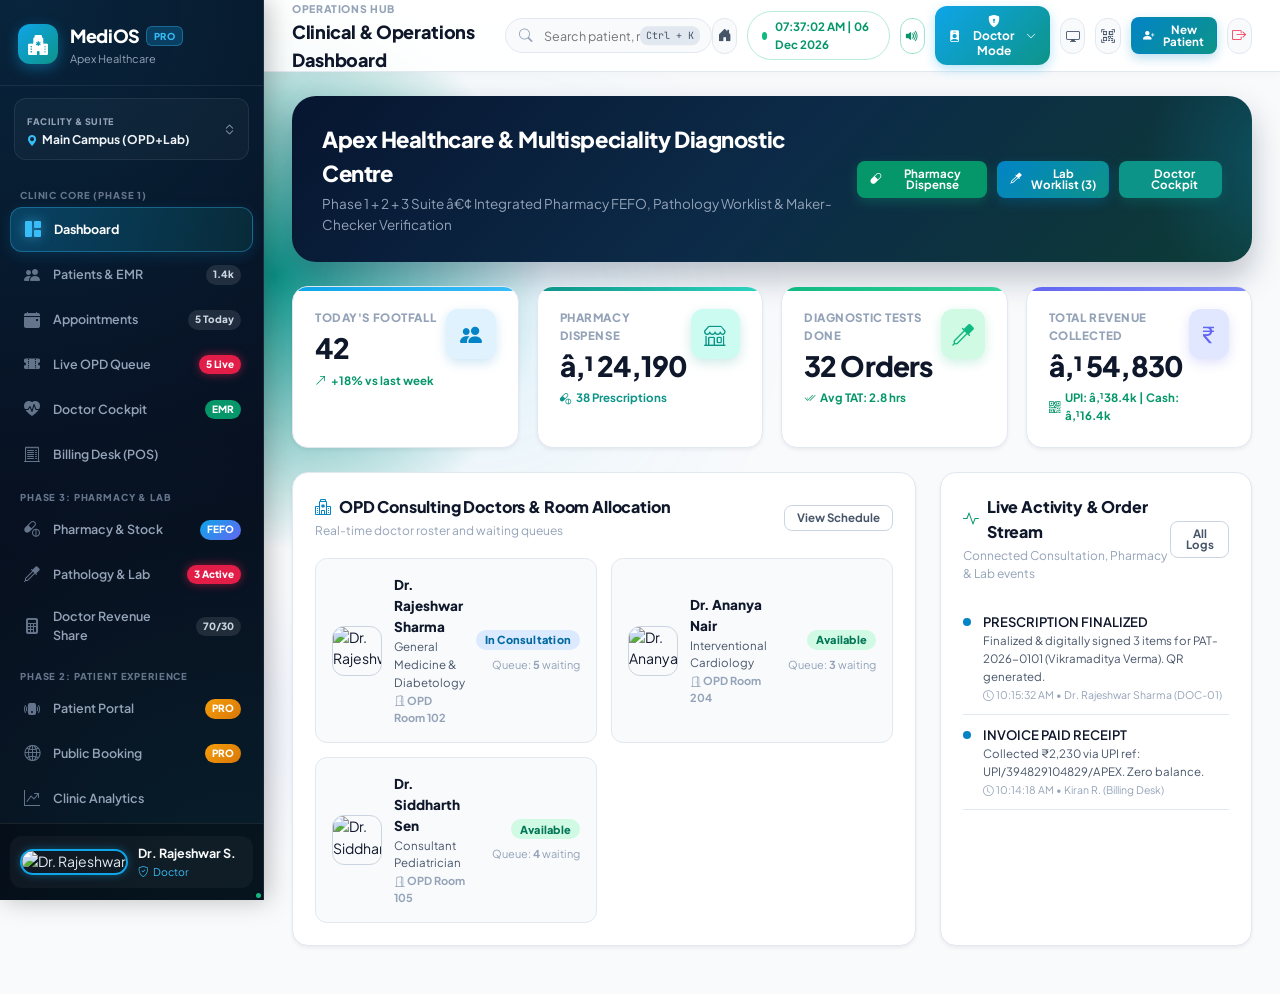
==== dashboard.html @ 05ad5e42 "Fix JS syntax error in app.js and set default home page to landing view" ====
﻿<!DOCTYPE html>
<html lang="en">
<head>
    <meta charset="UTF-8">
    <meta name="viewport" content="width=device-width, initial-scale=1.0">
    <title>MediOS Pro â€” Healthcare Management SaaS (Phase 1, 2 & Phase 3 Pharmacy + Lab)</title>
    <!-- Fonts & Icons -->
    <link rel="preconnect" href="https://fonts.googleapis.com">
    <link rel="preconnect" href="https://fonts.gstatic.com" crossorigin>
    <link href="https://fonts.googleapis.com/css2?family=JetBrains+Mono:wght@400;500;700&family=Plus+Jakarta+Sans:wght@300;400;500;600;700;800&display=swap" rel="stylesheet">
    <link rel="stylesheet" href="https://cdn.jsdelivr.net/npm/bootstrap-icons@1.11.3/font/bootstrap-icons.min.css">
    <!-- Main Stylesheet -->
    <link rel="stylesheet" href="css/style.css">
</head>
<body>

<!-- Ambient Background Glows -->
<div class="ambient-glow-layer">
    <div class="ambient-orb ambient-orb-1"></div>
    <div class="ambient-orb-2"></div>
    <div class="ambient-orb-3"></div>
</div>

<!-- Dynamic Confetti Canvas -->
<canvas id="confetti-canvas"></canvas>

<div class="app-container">
    <!-- ==========================================================================
         SIDEBAR NAVIGATION
         ========================================================================== -->
    <aside class="app-sidebar">
        <div class="sidebar-header">
            <div class="brand-logo-icon">
                <i class="bi bi-hospital-fill"></i>
            </div>
            <div class="brand-text">
                <h1>MediOS <span>PRO</span></h1>
                <p title="Apex Healthcare & Multispeciality Clinic">Apex Healthcare</p>
            </div>
        </div>

        <!-- Tenant Branch Switcher -->
        <div class="sidebar-tenant-badge" id="roleSwitcherTrigger" title="Click to switch role or view tenant info">
            <div class="tenant-meta">
                <span class="label">Facility & Suite</span>
                <span class="branch-name"><i class="bi bi-geo-alt-fill" style="color: #38bdf8; font-size: 11px;"></i> Main Campus (OPD+Lab)</span>
            </div>
            <i class="bi bi-chevron-expand" style="font-size: 13px; color: #94a3b8;"></i>
        </div>

        <!-- Navigation Items -->
        <nav class="sidebar-nav">
            <div class="nav-group-title">Clinic Core (Phase 1)</div>

            <div class="nav-item active" data-view="dashboard">
                <i class="bi bi-grid-1x2-fill"></i>
                <span>Dashboard</span>
            </div>

            <div class="nav-item" data-view="patients">
                <i class="bi bi-people-fill"></i>
                <span>Patients & EMR</span>
                <span class="nav-badge">1.4k</span>
            </div>

            <div class="nav-item" data-view="appointments">
                <i class="bi bi-calendar-event-fill"></i>
                <span>Appointments</span>
                <span class="nav-badge">5 Today</span>
            </div>

            <div class="nav-item" data-view="queue">
                <i class="bi bi-ticket-perforated-fill"></i>
                <span>Live OPD Queue</span>
                <span class="nav-badge pulse-red">5 Live</span>
            </div>

            <div class="nav-item" data-view="emr">
                <i class="bi bi-heart-pulse-fill"></i>
                <span>Doctor Cockpit</span>
                <span class="nav-badge live-green">EMR</span>
            </div>

            <div class="nav-item" data-view="billing">
                <i class="bi bi-receipt-cutoff"></i>
                <span>Billing Desk (POS)</span>
            </div>

            <div class="nav-group-title">Phase 3: Pharmacy & Lab</div>

            <div class="nav-item" data-view="pharmacy">
                <i class="bi bi-capsule-pill"></i>
                <span>Pharmacy & Stock</span>
                <span class="nav-badge badge-lab">FEFO</span>
            </div>

            <div class="nav-item" data-view="lab">
                <i class="bi bi-eyedropper"></i>
                <span>Pathology & Lab</span>
                <span class="nav-badge pulse-red">3 Active</span>
            </div>

            <div class="nav-item" data-view="payouts">
                <i class="bi bi-calculator-fill"></i>
                <span>Doctor Revenue Share</span>
                <span class="nav-badge">70/30</span>
            </div>

            <div class="nav-group-title">Phase 2: Patient Experience</div>

            <div class="nav-item" data-view="portal">
                <i class="bi bi-phone-vibrate-fill"></i>
                <span>Patient Portal</span>
                <span class="nav-badge badge-pro">PRO</span>
            </div>

            <div class="nav-item" data-view="online-booking">
                <i class="bi bi-globe2"></i>
                <span>Public Booking</span>
                <span class="nav-badge badge-pro">PRO</span>
            </div>

            <div class="nav-item" data-view="analytics">
                <i class="bi bi-graph-up-arrow"></i>
                <span>Clinic Analytics</span>
            </div>

            <div class="nav-item" data-view="leaves-waitlist">
                <i class="bi bi-calendar-x-fill"></i>
                <span>Leaves & Waitlist</span>
            </div>

            <div class="nav-item" data-view="feedback">
                <i class="bi bi-star-fill" style="color: #f59e0b;"></i>
                <span>NPS & Feedback</span>
            </div>

            <div class="nav-group-title">SaaS & Governance</div>

            <div class="nav-item" data-view="subscriptions">
                <i class="bi bi-gem"></i>
                <span>Plans & Add-ons</span>
            </div>

            <div class="nav-item" data-view="audit">
                <i class="bi bi-shield-check"></i>
                <span>Audit & Security</span>
            </div>

            <div class="nav-item" data-view="settings">
                <i class="bi bi-sliders2-vertical"></i>
                <span>Clinic Settings</span>
            </div>
        </nav>

        <!-- Current User Profile in Footer -->
        <div class="sidebar-footer">
            <div class="user-profile-card" onclick="document.getElementById('roleSwitcherModal').classList.add('active')">
                <div class="user-avatar-wrap">
                    <img src="https://images.unsplash.com/photo-1622253692010-333f2da6031d?w=150&auto=format&fit=crop&q=80" alt="Dr. Rajeshwar">
                    <div class="status-dot"></div>
                </div>
                <div class="user-info">
                    <div class="user-name">Dr. Rajeshwar S.</div>
                    <div class="user-role-tag">
                        <i class="bi bi-shield-check"></i> <span id="currentRoleBadge">Doctor</span>
                    </div>
                </div>
            </div>
        </div>
    </aside>

    <!-- ==========================================================================
         MAIN CONTENT AREA
         ========================================================================== -->
    <main class="app-main">
        <!-- Top App Header -->
        <header class="app-header">
            <div class="header-left">
                <div class="page-breadcrumb">
                    <span class="section-name" id="headerSectionName">Operations Hub</span>
                    <h2 class="page-title" id="headerPageTitle">Clinical & Operations Dashboard</h2>
                </div>

                <!-- Global Search -->
                <div class="header-search">
                    <i class="bi bi-search search-icon"></i>
                    <input type="text" id="globalSearchInput" placeholder="Search patient, medicine, lab test, MRN...">
                    <span class="search-kbd">Ctrl + K</span>
                </div>
            </div>

            <div class="header-right">
                <a href="index.html" class="header-btn-icon" title="View Public Landing Page">
                    <i class="bi bi-house-door-fill"></i>
                </a>

                <div class="clinic-status-chip">
                    <div class="live-indicator"></div>
                    <span id="liveTimeClock">09:45 AM | 05 Oct 2026</span>
                </div>

                <!-- Global Sound FX Toggle -->
                <button class="header-btn-icon audio-toggle-btn active-sound" id="globalAudioToggleBtn" title="Toggle Tactile Audio & Queue Chimes">
                    <i class="bi bi-volume-up-fill" id="audioToggleIcon"></i>
                </button>

                <!-- Role Switcher Trigger -->
                <button class="role-switcher-btn" onclick="document.getElementById('roleSwitcherModal').classList.add('active')">
                    <i class="bi bi-person-badge-fill"></i>
                    <span id="headerUserRoleTag">Doctor Mode</span>
                    <i class="bi bi-chevron-down" style="font-size: 10px;"></i>
                </button>

                <!-- TV Board Mode -->
                <button class="header-btn-icon" id="toggleTvBoardBtn" title="Launch Waiting Room TV Display">
                    <i class="bi bi-display"></i>
                </button>

                <!-- QR Check-in Trigger -->
                <button class="header-btn-icon" onclick="openQrCheckInModal()" title="Simulate QR Self Check-in Kiosk">
                    <i class="bi bi-qr-code-scan"></i>
                </button>

                <!-- New Patient Quick Action -->
                <button class="btn btn-primary btn-sm" onclick="openNewPatientModal()">
                    <i class="bi bi-person-plus-fill"></i> New Patient
                </button>

                <!-- Logout / Switch Account -->
                <a href="login.html" class="header-btn-icon" title="Sign Out / Switch Staff Account" style="color: var(--rose-500);">
                    <i class="bi bi-box-arrow-right"></i>
                </a>
            </div>
        </header>

        <!-- Viewport for dynamic panels -->
        <div class="content-viewport">

            <!-- ==================================================================
                 VIEW 1: DASHBOARD
                 ================================================================== -->
            <section class="view-section active" id="view-dashboard">
                <div class="quick-action-banner">
                    <div>
                        <h2>Apex Healthcare & Multispeciality Diagnostic Centre</h2>
                        <p>Phase 1 + 2 + 3 Suite â€¢ Integrated Pharmacy FEFO, Pathology Worklist & Maker-Checker Verification</p>
                    </div>
                    <div class="quick-action-buttons">
                        <button class="btn btn-emerald btn-sm" data-switch-view="pharmacy">
                            <i class="bi bi-capsule"></i> Pharmacy Dispense
                        </button>
                        <button class="btn btn-primary btn-sm" data-switch-view="lab">
                            <i class="bi bi-eyedropper"></i> Lab Worklist (3)
                        </button>
                        <button class="btn btn-teal btn-sm" onclick="quickStartConsultation('PAT-2026-0101')">
                            <i class="bi bi-stethoscope"></i> Doctor Cockpit
                        </button>
                    </div>
                </div>

                <div class="kpi-grid">
                    <div class="kpi-card kpi-blue">
                        <div class="kpi-info">
                            <div class="kpi-label">Today's Footfall</div>
                            <div class="kpi-value">42</div>
                            <div class="kpi-trend trend-up"><i class="bi bi-arrow-up-right"></i> +18% vs last week</div>
                        </div>
                        <div class="kpi-icon-wrap"><i class="bi bi-people-fill"></i></div>
                    </div>

                    <div class="kpi-card kpi-teal">
                        <div class="kpi-info">
                            <div class="kpi-label">Pharmacy Dispense</div>
                            <div class="kpi-value">â‚¹ 24,190</div>
                            <div class="kpi-trend" style="color: var(--teal-600);"><i class="bi bi-capsule-pill"></i> 38 Prescriptions</div>
                        </div>
                        <div class="kpi-icon-wrap"><i class="bi bi-shop"></i></div>
                    </div>

                    <div class="kpi-card kpi-emerald">
                        <div class="kpi-info">
                            <div class="kpi-label">Diagnostic Tests Done</div>
                            <div class="kpi-value">32 Orders</div>
                            <div class="kpi-trend trend-up"><i class="bi bi-check2-all"></i> Avg TAT: 2.8 hrs</div>
                        </div>
                        <div class="kpi-icon-wrap"><i class="bi bi-eyedropper"></i></div>
                    </div>

                    <div class="kpi-card kpi-indigo">
                        <div class="kpi-info">
                            <div class="kpi-label">Total Revenue Collected</div>
                            <div class="kpi-value">â‚¹ 54,830</div>
                            <div class="kpi-trend trend-up"><i class="bi bi-qr-code"></i> UPI: â‚¹38.4k | Cash: â‚¹16.4k</div>
                        </div>
                        <div class="kpi-icon-wrap"><i class="bi bi-currency-rupee"></i></div>
                    </div>
                </div>

                <div class="dashboard-columns">
                    <div class="card">
                        <div class="card-header">
                            <div>
                                <h3 class="card-title"><i class="bi bi-hospital" style="color: var(--primary-600);"></i> OPD Consulting Doctors & Room Allocation</h3>
                                <p class="card-subtitle">Real-time doctor roster and waiting queues</p>
                            </div>
                            <button class="btn btn-outline btn-sm" data-switch-view="appointments">View Schedule</button>
                        </div>
                        <div class="doctor-status-grid" id="dashDoctorStatusGrid"></div>
                    </div>

                    <div class="card">
                        <div class="card-header">
                            <div>
                                <h3 class="card-title"><i class="bi bi-activity" style="color: var(--emerald-600);"></i> Live Activity & Order Stream</h3>
                                <p class="card-subtitle">Connected Consultation, Pharmacy & Lab events</p>
                            </div>
                            <button class="btn btn-outline btn-sm" data-switch-view="audit">All Logs</button>
                        </div>
                        <div id="dashRecentActivityList"></div>
                    </div>
                </div>
            </section>


            <!-- ==================================================================
                 PHASE 3 VIEW 1: PHARMACY & BATCH STOCK LEDGER (M10, PHA-01 - 07)
                 ================================================================== -->
            <section class="view-section" id="view-pharmacy">
                <!-- Pharmacy Metrics -->
                <div class="queue-summary-bar">
                    <div class="queue-metric-box">
                        <div>
                            <div style="font-size: 11px; font-weight: 700; color: var(--text-muted); text-transform: uppercase;">Total Inventory Value</div>
                            <div style="font-size: 22px; font-weight: 800; color: var(--text-primary);">â‚¹ 4,82,450</div>
                        </div>
                        <i class="bi bi-boxes" style="font-size: 28px; color: var(--primary-600);"></i>
                    </div>

                    <div class="queue-metric-box">
                        <div>
                            <div style="font-size: 11px; font-weight: 700; color: var(--rose-600); text-transform: uppercase;">Near Expiry (Within 30d)</div>
                            <div style="font-size: 22px; font-weight: 800; color: var(--rose-600);">1 Batch Alert</div>
                        </div>
                        <i class="bi bi-exclamation-triangle-fill" style="font-size: 28px; color: var(--rose-500);"></i>
                    </div>

                    <div class="queue-metric-box">
                        <div>
                            <div style="font-size: 11px; font-weight: 700; color: var(--amber-600); text-transform: uppercase;">Low Stock Warning</div>
                            <div style="font-size: 22px; font-weight: 800; color: var(--amber-600);">1 Medicine (<100)</div>
                        </div>
                        <i class="bi bi-battery-charging" style="font-size: 28px; color: var(--amber-500);"></i>
                    </div>

                    <div class="queue-metric-box">
                        <div>
                            <div style="font-size: 11px; font-weight: 700; color: var(--emerald-600); text-transform: uppercase;">Drug License Reg</div>
                            <div style="font-size: 14px; font-weight: 800; color: var(--emerald-600);">MH-MZ4-2024-88412</div>
                        </div>
                        <i class="bi bi-shield-check" style="font-size: 28px; color: var(--emerald-500);"></i>
                    </div>
                </div>

                <!-- Main Pharmacy Workspace -->
                <div class="card">
                    <div class="card-header">
                        <div>
                            <h3 class="card-title"><i class="bi bi-capsule-pill" style="color: var(--teal-600);"></i> Pharmacy Inventory & FEFO Batch Ledger</h3>
                            <p class="card-subtitle">First-Expiry-First-Out dispensing, Schedule H compliance and supplier purchase orders</p>
                        </div>
                        <div style="display: flex; gap: 10px;">
                            <button class="btn btn-teal" onclick="openPharmacyDispenseModal()">
                                <i class="bi bi-upc-scan"></i> Dispense Against Rx
                            </button>
                            <button class="btn btn-primary" onclick="openNewGrnModal()">
                                <i class="bi bi-plus-circle"></i> + Add GRN Stock
                            </button>
                        </div>
                    </div>

                    <div class="table-responsive">
                        <table class="modern-table">
                            <thead>
                                <tr>
                                    <th>Medicine Brand & Generic</th>
                                    <th>Batch Number</th>
                                    <th>Expiry Date</th>
                                    <th>Available Stock</th>
                                    <th>Purchase / MRP (â‚¹)</th>
                                    <th>Rack Location</th>
                                    <th>Schedule & Status</th>
                                    <th>Actions</th>
                                </tr>
                            </thead>
                            <tbody id="pharmacyBatchesTableBody">
                                <!-- Populated dynamically -->
                            </tbody>
                        </table>
                    </div>
                </div>
            </section>


            <!-- ==================================================================
                 PHASE 3 VIEW 2: PATHOLOGY & LAB WORKLIST (M11, LAB-01 - 07)
                 ================================================================== -->
            <section class="view-section" id="view-lab">
                <!-- Lab Overview Bar -->
                <div class="queue-summary-bar">
                    <div class="queue-metric-box">
                        <div>
                            <div style="font-size: 11px; font-weight: 700; color: var(--text-muted); text-transform: uppercase;">Total Orders Today</div>
                            <div style="font-size: 22px; font-weight: 800; color: var(--text-primary);">32 Tests</div>
                        </div>
                        <i class="bi bi-eyedropper" style="font-size: 28px; color: var(--primary-600);"></i>
                    </div>

                    <div class="queue-metric-box">
                        <div>
                            <div style="font-size: 11px; font-weight: 700; color: var(--amber-600); text-transform: uppercase;">Pending Pathologist Sign</div>
                            <div style="font-size: 22px; font-weight: 800; color: var(--amber-600);">1 Ready Review</div>
                        </div>
                        <i class="bi bi-person-badge" style="font-size: 28px; color: var(--amber-500);"></i>
                    </div>

                    <div class="queue-metric-box">
                        <div>
                            <div style="font-size: 11px; font-weight: 700; color: var(--emerald-600); text-transform: uppercase;">Reports Released</div>
                            <div style="font-size: 22px; font-weight: 800; color: var(--emerald-600);">29 Released</div>
                        </div>
                        <i class="bi bi-file-earmark-check-fill" style="font-size: 28px; color: var(--emerald-500);"></i>
                    </div>

                    <div class="queue-metric-box">
                        <div>
                            <div style="font-size: 11px; font-weight: 700; color: var(--text-muted); text-transform: uppercase;">Laboratory Director</div>
                            <div style="font-size: 13.5px; font-weight: 800; color: var(--primary-600);">Dr. Meera Kulkarni</div>
                            <div style="font-size: 10.5px; color: var(--text-muted);">MD Pathology (MMC-2010)</div>
                        </div>
                        <i class="bi bi-award-fill" style="font-size: 28px; color: var(--indigo-500);"></i>
                    </div>
                </div>

                <!-- Lab Active Worklist -->
                <div class="card">
                    <div class="card-header">
                        <div>
                            <h3 class="card-title"><i class="bi bi-clipboard2-pulse-fill" style="color: var(--primary-600);"></i> Pathology & Radiology Active Worklist</h3>
                            <p class="card-subtitle">Sample Barcode tracking, Result Entry and Maker-Checker Verification Desk</p>
                        </div>
                        <button class="btn btn-outline btn-sm" onclick="renderLabWorklist()">
                            <i class="bi bi-arrow-clockwise"></i> Refresh Worklist
                        </button>
                    </div>

                    <div class="table-responsive">
                        <table class="modern-table">
                            <thead>
                                <tr>
                                    <th>Sample Barcode & Order</th>
                                    <th>Patient Details</th>
                                    <th>Test Requested</th>
                                    <th>Category & Tube Top</th>
                                    <th>Sample Status</th>
                                    <th>Verification State</th>
                                    <th>Actions</th>
                                </tr>
                            </thead>
                            <tbody id="labWorklistTableBody">
                                <!-- Populated dynamically -->
                            </tbody>
                        </table>
                    </div>
                </div>
            </section>


            <!-- ==================================================================
                 PHASE 3 VIEW 3: DOCTOR REVENUE SHARE & PAYOUTS (OPS-01, M28)
                 ================================================================== -->
            <section class="view-section" id="view-payouts">
                <div class="card">
                    <div class="card-header">
                        <div>
                            <h3 class="card-title"><i class="bi bi-calculator-fill" style="color: var(--primary-600);"></i> Visiting Consultant Revenue Share & Payout Statements</h3>
                            <p class="card-subtitle">Automated split calculation based on agreed percentage rules & TDS deduction</p>
                        </div>
                        <button class="btn btn-primary btn-sm" onclick="showToast('Exported Doctor Payout Statement (Excel/PDF)')">
                            <i class="bi bi-file-earmark-spreadsheet"></i> Export Monthly Payout
                        </button>
                    </div>

                    <div class="table-responsive">
                        <table class="modern-table">
                            <thead>
                                <tr>
                                    <th>Doctor Name & Specialty</th>
                                    <th>Monthly Consultations</th>
                                    <th>Gross OPD Revenue (â‚¹)</th>
                                    <th>Agreed Revenue Share</th>
                                    <th>Doctor Earnings (â‚¹)</th>
                                    <th>Hospital Retained (30%)</th>
                                    <th>Payout Status</th>
                                </tr>
                            </thead>
                            <tbody id="doctorPayoutsTableBody">
                                <!-- Populated dynamically -->
                            </tbody>
                        </table>
                    </div>
                </div>
            </section>


            <!-- ==================================================================
                 PRESERVED VIEWS FROM PHASE 1 & PHASE 2
                 ================================================================== -->
            <!-- Patients Directory -->
            <section class="view-section" id="view-patients">
                <div class="card">
                    <div class="patient-header-bar">
                        <div class="filter-bar">
                            <div style="position: relative; flex: 1;">
                                <i class="bi bi-search search-icon" style="position: absolute; left: 12px; top: 10px; color: var(--text-muted);"></i>
                                <input type="text" id="patientDirectorySearch" class="form-control" style="padding-left: 36px;" placeholder="Search by Patient Name, Phone, MRN or Blood Group...">
                            </div>
                        </div>
                        <button class="btn btn-primary" onclick="openNewPatientModal()">
                            <i class="bi bi-person-plus-fill"></i> Register New Patient
                        </button>
                    </div>
                    <div class="table-responsive">
                        <table class="modern-table">
                            <thead>
                                <tr>
                                    <th>Patient Details & MRN</th>
                                    <th>Age / Gender</th>
                                    <th>Contact & Email</th>
                                    <th>Blood Group</th>
                                    <th>Allergies & Risk Flags</th>
                                    <th>Last Visit</th>
                                    <th>Actions</th>
                                </tr>
                            </thead>
                            <tbody id="patientsTableBody"></tbody>
                        </table>
                    </div>
                </div>
            </section>

            <!-- Appointments -->
            <section class="view-section" id="view-appointments">
                <div class="card">
                    <div class="patient-header-bar">
                        <div>
                            <h3 class="card-title"><i class="bi bi-calendar-check" style="color: var(--primary-600);"></i> Today's Appointment Schedule</h3>
                            <p class="card-subtitle">Confirmed appointments, slot timings and token issuance</p>
                        </div>
                        <div style="display: flex; gap: 10px;">
                            <button class="btn btn-outline" data-switch-view="queue"><i class="bi bi-ticket-perforated"></i> View Queue Board</button>
                            <button class="btn btn-primary" onclick="openBookAppointmentModal()"><i class="bi bi-calendar-plus"></i> Book New Appointment</button>
                        </div>
                    </div>
                    <div class="table-responsive">
                        <table class="modern-table">
                            <thead>
                                <tr>
                                    <th>Appt ID</th>
                                    <th>Patient Name</th>
                                    <th>Doctor & Specialty</th>
                                    <th>Time Slot</th>
                                    <th>Visit Reason</th>
                                    <th>Status</th>
                                    <th>Actions</th>
                                </tr>
                            </thead>
                            <tbody id="appointmentsTableBody"></tbody>
                        </table>
                    </div>
                </div>
            </section>

            <!-- Live OPD Queue -->
            <section class="view-section" id="view-queue">
                <div class="queue-summary-bar">
                    <div class="queue-metric-box">
                        <div>
                            <div style="font-size: 11px; font-weight: 700; color: var(--text-muted); text-transform: uppercase;">Total Tokens Today</div>
                            <div style="font-size: 24px; font-weight: 800; color: var(--text-primary);">42 Issued</div>
                        </div>
                        <i class="bi bi-ticket-detailed" style="font-size: 28px; color: var(--primary-600);"></i>
                    </div>
                    <div class="queue-metric-box">
                        <div>
                            <div style="font-size: 11px; font-weight: 700; color: var(--amber-600); text-transform: uppercase;">Currently In Queue</div>
                            <div style="font-size: 24px; font-weight: 800; color: var(--amber-600);">5 Waiting</div>
                        </div>
                        <i class="bi bi-hourglass-split" style="font-size: 28px; color: var(--amber-500);"></i>
                    </div>
                    <div class="queue-metric-box">
                        <div>
                            <div style="font-size: 11px; font-weight: 700; color: var(--emerald-600); text-transform: uppercase;">In Consultation</div>
                            <div style="font-size: 24px; font-weight: 800; color: var(--emerald-600);">2 Inside Rooms</div>
                        </div>
                        <i class="bi bi-person-check-fill" style="font-size: 28px; color: var(--emerald-500);"></i>
                    </div>
                    <div class="queue-metric-box">
                        <div>
                            <div style="font-size: 11px; font-weight: 700; color: var(--text-muted); text-transform: uppercase;">Lobby Display TV</div>
                            <button class="btn btn-sm btn-primary" onclick="document.getElementById('tvWaitingBoardOverlay').classList.add('active'); renderTVWaitingBoard();" style="margin-top: 4px;">
                                <i class="bi bi-tv"></i> Launch Fullscreen
                            </button>
                        </div>
                        <i class="bi bi-display" style="font-size: 28px; color: var(--indigo-500);"></i>
                    </div>
                </div>

                <div class="card">
                    <div class="card-header">
                        <div>
                            <h3 class="card-title"><i class="bi bi-broadcast" style="color: var(--primary-600);"></i> Live OPD Waiting & Token Call Desk</h3>
                            <p class="card-subtitle">Call patients with sound chime, update room routing and manage queue flow</p>
                        </div>
                    </div>
                    <div class="table-responsive">
                        <table class="modern-table">
                            <thead>
                                <tr>
                                    <th>Token No</th>
                                    <th>Patient Name & Contact</th>
                                    <th>Doctor & Room</th>
                                    <th>Arrival Time</th>
                                    <th>Queue Status</th>
                                    <th>Vitals Status</th>
                                    <th>Queue Actions</th>
                                </tr>
                            </thead>
                            <tbody id="queueTableBody"></tbody>
                        </table>
                    </div>
                </div>
            </section>

            <!-- Doctor EMR Cockpit with Drug Interaction Alerts -->
            <section class="view-section" id="view-emr">
                <!-- Drug Allergy Safety Warning Banner (CLN-01) -->
                <div class="safety-alert-banner" id="emrDrugSafetyBanner" style="display: none;">
                    <div>
                        <div class="safety-alert-title"><i class="bi bi-shield-fill-x"></i> CLINICAL SAFETY WARNING: Drug-Allergy Conflict Detected!</div>
                        <div style="font-size: 12.5px; margin-top: 4px;">Patient has documented <b>Penicillin allergy</b>. Prescribing Amoxicillin / Augmentin has severe risk of Anaphylaxis.</div>
                    </div>
                    <button class="btn btn-sm btn-outline" style="background: white; color: #e11d48; border-color: #f43f5e;" onclick="overrideClinicalSafetyAlert()">
                        Override with Doctor Reason
                    </button>
                </div>

                <div class="emr-cockpit">
                    <!-- Left: Patient Snapshot -->
                    <div class="emr-patient-panel">
                        <img id="emrPatientAvatar" class="emr-patient-avatar" src="https://images.unsplash.com/photo-1507003211169-0a1dd7228f2d?w=120&auto=format&fit=crop&q=80" alt="">
                        <div class="emr-patient-meta">
                            <h3 id="emrPatientName">Vikramaditya Verma</h3>
                            <p id="emrPatientMrn">MRN-90142 â€¢ ABHA: 91-4821-0042-9901</p>
                            <p id="emrPatientMeta" style="margin-top: 2px;">48 Yrs / Male â€¢ Blood Group: O+</p>
                        </div>

                        <div style="margin-bottom: 12px;">
                            <div style="font-size: 11px; font-weight: 700; color: var(--rose-600); text-transform: uppercase; margin-bottom: 4px;">Known Allergies</div>
                            <div id="emrPatientAllergies">
                                <span class="allergy-chip">Penicillin</span>
                                <span class="allergy-chip">Sulfa drugs</span>
                            </div>
                        </div>

                        <div style="font-size: 11px; font-weight: 700; color: var(--text-muted); text-transform: uppercase; margin-bottom: 6px;">Patient Vitals</div>
                        <div class="vitals-grid-compact">
                            <div class="vital-box">
                                <div class="vital-name">BP (mmHg)</div>
                                <input type="text" class="form-control" id="emrVitalsBp" value="138/88" style="padding: 2px 6px; font-size: 12px; font-weight: 700;">
                            </div>
                            <div class="vital-box">
                                <div class="vital-name">Pulse (bpm)</div>
                                <input type="number" class="form-control" id="emrVitalsPulse" value="78" style="padding: 2px 6px; font-size: 12px; font-weight: 700;">
                            </div>
                            <div class="vital-box">
                                <div class="vital-name">SpO2 (%)</div>
                                <input type="number" class="form-control" id="emrVitalsSpo2" value="98" style="padding: 2px 6px; font-size: 12px; font-weight: 700;">
                            </div>
                            <div class="vital-box">
                                <div class="vital-name">Temp (Â°F)</div>
                                <input type="number" step="0.1" class="form-control" id="emrVitalsTemp" value="98.6" style="padding: 2px 6px; font-size: 12px; font-weight: 700;">
                            </div>
                            <div class="vital-box">
                                <div class="vital-name">Weight (kg)</div>
                                <input type="number" class="form-control" id="emrVitalsWeight" value="79" style="padding: 2px 6px; font-size: 12px; font-weight: 700;">
                            </div>
                            <div class="vital-box">
                                <div class="vital-name">Height (cm)</div>
                                <input type="number" class="form-control" id="emrVitalsHeight" value="176" style="padding: 2px 6px; font-size: 12px; font-weight: 700;">
                            </div>
                        </div>
                        <div style="background: var(--bg-main); padding: 8px 10px; border-radius: var(--radius-sm); border: 1px solid var(--border-subtle); display: flex; justify-content: space-between; font-size: 12px;">
                            <span style="font-weight: 600; color: var(--text-secondary);">Calculated BMI:</span>
                            <b id="emrVitalsBmi" style="color: var(--primary-600);">25.5 (Overweight)</b>
                        </div>

                        <button class="btn btn-outline btn-sm" style="width: 100%; margin-top: 14px;" onclick="openPatientHistory('PAT-2026-0101')">
                            <i class="bi bi-clock-history"></i> Full Medical History
                        </button>
                    </div>

                    <!-- Center: Encounter Notes -->
                    <div class="emr-encounter-studio">
                        <div class="clinical-section">
                            <div class="clinical-section-title">
                                <span><i class="bi bi-chat-left-dots-fill" style="color: var(--primary-600);"></i> Chief Complaints & HPI</span>
                                <span style="font-size: 11px; color: var(--text-muted);">Quick Symptom Tags</span>
                            </div>
                            <textarea id="emrChiefComplaints" class="form-control" rows="3" placeholder="Enter patient complaints..."></textarea>
                            
                            <div class="quick-chip-container">
                                <span class="quick-chip" onclick="addComplaintTag('Fever with chills')">+ Fever with chills</span>
                                <span class="quick-chip" onclick="addComplaintTag('Dry cough 3 days')">+ Dry cough</span>
                                <span class="quick-chip" onclick="addComplaintTag('Morning fasting glucose high')">+ High FBS</span>
                                <span class="quick-chip" onclick="addComplaintTag('Occipital headache')">+ Headache</span>
                            </div>
                        </div>

                        <div class="clinical-section">
                            <div class="clinical-section-title">
                                <span><i class="bi bi-diagram-3-fill" style="color: var(--teal-600);"></i> ICD-10 Diagnosis</span>
                            </div>
                            <select id="emrDiagnosisSelect" class="form-control">
                                <option value="E11.9 - Type 2 Diabetes Mellitus with Essential Hypertension (I10)">E11.9 - Type 2 Diabetes Mellitus with Essential Hypertension (I10)</option>
                                <option value="J06.9 - Acute Upper Respiratory Infection (URTI)">J06.9 - Acute Upper Respiratory Infection (URTI)</option>
                                <option value="I10 - Essential (Primary) Hypertension">I10 - Essential (Primary) Hypertension</option>
                            </select>
                        </div>

                        <div class="clinical-section">
                            <div class="clinical-section-title">
                                <span><i class="bi bi-eyedropper" style="color: var(--indigo-600);"></i> Diagnostic Pathology & Lab Orders (M11)</span>
                                <span style="font-size: 11px; color: var(--emerald-600); font-weight: 700;">Auto-routes to Lab Worklist</span>
                            </div>
                            <div class="form-row" id="emrLabOrdersGrid"></div>
                        </div>

                        <div class="clinical-section">
                            <div class="clinical-section-title">
                                <span><i class="bi bi-card-text" style="color: var(--emerald-600);"></i> Clinical Advice & Instructions</span>
                            </div>
                            <textarea id="emrClinicalAdvice" class="form-control" rows="2" placeholder="Lifestyle advice, diet restrictions..."></textarea>
                        </div>
                    </div>

                    <!-- Right: Active Prescription Studio -->
                    <div class="emr-rx-panel">
                        <div class="card-header" style="margin-bottom: 10px;">
                            <h4 style="font-size: 14px; font-weight: 800; color: var(--text-primary);">
                                <i class="bi bi-prescription2" style="color: #0d9488;"></i> Active Prescription (â„ž)
                            </h4>
                            <button class="btn btn-sm btn-primary" onclick="openAddMedicineModal()"><i class="bi bi-plus"></i> Add Med</button>
                        </div>

                        <div style="margin-bottom: 12px;">
                            <div style="font-size: 10.5px; font-weight: 700; color: var(--text-muted); text-transform: uppercase; margin-bottom: 4px;">Clinical Prescribing Templates</div>
                            <div style="display: flex; flex-direction: column; gap: 4px;">
                                <button class="btn btn-sm btn-outline" style="text-align: left; justify-content: flex-start; font-size: 11px; padding: 4px 8px;" onclick="applyRxTemplate(0)">
                                    <i class="bi bi-lightning-charge-fill" style="color: var(--amber-500);"></i> Type-2 DM + HTN Set
                                </button>
                                <button class="btn btn-sm btn-outline" style="text-align: left; justify-content: flex-start; font-size: 11px; padding: 4px 8px;" onclick="applyRxTemplate(1)">
                                    <i class="bi bi-lightning-charge-fill" style="color: var(--amber-500);"></i> Acute Flu / URTI Protocol
                                </button>
                            </div>
                        </div>

                        <div id="emrRxItemsList" class="rx-items-list"></div>

                        <div style="margin-top: 16px; border-top: 1px solid var(--border-subtle); padding-top: 14px;">
                            <button class="btn btn-teal" style="width: 100%; font-size: 13.5px; padding: 11px;" onclick="lockAndSignPrescription()">
                                <i class="bi bi-lock-fill"></i> Lock & Sign Prescription
                            </button>
                            <button class="btn btn-outline btn-sm" style="width: 100%; margin-top: 6px;" data-switch-view="pharmacy">
                                <i class="bi bi-capsule"></i> Send to Pharmacy Counter
                            </button>
                        </div>
                    </div>
                </div>
            </section>

            <!-- Billing POS Desk -->
            <section class="view-section" id="view-billing">
                <div class="billing-pos-container">
                    <div class="card">
                        <div class="card-header">
                            <div>
                                <h3 class="card-title"><i class="bi bi-receipt" style="color: var(--primary-600);"></i> Patient Encounter Billing Desk</h3>
                                <p class="card-subtitle">Consultation, Diagnostic Orders and Pharmacy Dispensing</p>
                            </div>
                            <span class="badge badge-blue">Encounter: #ENC-2026-0312</span>
                        </div>
                        <div style="background: var(--bg-main); padding: 12px 16px; border-radius: var(--radius-md); border: 1px solid var(--border-subtle); margin-bottom: 16px; display: flex; justify-content: space-between; align-items: center;">
                            <div>
                                <div style="font-weight: 700; font-size: 14px;">Vikramaditya Verma <span style="color: var(--text-muted); font-size: 12px;">(MRN-90142)</span></div>
                                <div style="font-size: 12px; color: var(--text-secondary);">Attending: Dr. Rajeshwar Sharma â€¢ Dept: General Medicine</div>
                            </div>
                            <span class="badge badge-green">Consultation Completed</span>
                        </div>
                        <div class="table-responsive">
                            <table class="modern-table">
                                <thead>
                                    <tr>
                                        <th>Service / Item Description</th>
                                        <th>Qty</th>
                                        <th>Rate</th>
                                        <th>Total</th>
                                        <th></th>
                                    </tr>
                                </thead>
                                <tbody id="billingLineItemsTable"></tbody>
                            </table>
                        </div>
                    </div>

                    <div class="billing-summary-card">
                        <h4 style="font-size: 15px; font-weight: 800; color: var(--text-primary); margin-bottom: 14px;">
                            <i class="bi bi-wallet2" style="color: var(--emerald-600);"></i> Payment Settlement
                        </h4>
                        <div style="display: flex; justify-content: space-between; margin-bottom: 8px; font-size: 13px;">
                            <span style="color: var(--text-secondary);">Subtotal:</span>
                            <b id="billSubtotalDisplay">â‚¹ 2,230</b>
                        </div>
                        <div class="total-due-box">
                            <div class="label">Net Total Payable</div>
                            <div class="amount" id="billBigTotalDisplay">â‚¹ 2,230</div>
                        </div>
                        <div class="payment-mode-selector">
                            <div class="pay-mode-btn active" data-mode="UPI" onclick="setPaymentMode('UPI')"><i class="bi bi-qr-code"></i> UPI / QR</div>
                            <div class="pay-mode-btn" data-mode="Cash" onclick="setPaymentMode('Cash')"><i class="bi bi-cash-stack"></i> Cash</div>
                            <div class="pay-mode-btn" data-mode="Card" onclick="setPaymentMode('Card')"><i class="bi bi-credit-card"></i> Card</div>
                            <div class="pay-mode-btn" data-mode="TPA" onclick="setPaymentMode('TPA')"><i class="bi bi-shield-plus"></i> Insurance</div>
                        </div>
                        <div id="billingUpiQrContainer" style="text-align: center; background: var(--bg-main); padding: 14px; border-radius: var(--radius-md); border: 1px dashed var(--border-medium); margin-bottom: 16px;">
                            <div style="width: 120px; height: 120px; margin: 0 auto 8px; background: white; padding: 6px; border-radius: 6px; border: 1px solid #cbd5e1;">
                                <img src="https://api.qrserver.com/v1/create-qr-code/?size=110x110&data=upi://pay?pa=apexclinic@icici&pn=Apex%20Healthcare&am=2230" alt="UPI QR" style="width: 100%; height: 100%;">
                            </div>
                        </div>
                        <button class="btn btn-emerald btn-lg" style="width: 100%; font-weight: 800;" onclick="processPaymentAndReceipt()">
                            <i class="bi bi-check-circle-fill"></i> Collect & Print Tax Invoice
                        </button>
                    </div>
                </div>
            </section>

            <!-- Patient Portal -->
            <section class="view-section" id="view-portal">
                <div class="portal-grid-layout">
                    <div class="portal-profile-card">
                        <img src="https://images.unsplash.com/photo-1507003211169-0a1dd7228f2d?w=150&auto=format&fit=crop&q=80" alt="">
                        <h3 style="font-size: 18px; font-weight: 800;">Vikramaditya Verma</h3>
                        <p style="font-size: 12px; color: var(--text-muted);">MRN-90142 â€¢ ABHA: 91-4821-0042-9901</p>
                        <div class="portal-family-list">
                            <div style="font-size: 11px; font-weight: 700; color: var(--text-muted); text-transform: uppercase; margin-bottom: 8px;">Family Accounts</div>
                            <div class="family-chip-item">
                                <div><b>Sunita Verma</b> (Spouse)</div>
                                <span class="badge badge-green">Linked</span>
                            </div>
                        </div>
                    </div>
                    <div>
                        <div class="card" style="margin-bottom: 20px;">
                            <div class="card-header"><h3 class="card-title">My Digital Prescriptions & Lab Reports</h3></div>
                            <div class="portal-record-card">
                                <div><b>Prescription #RX-2026-0914</b> (Dr. Rajeshwar Sharma)</div>
                                <button class="btn btn-teal btn-sm" onclick="lockAndSignPrescription()"><i class="bi bi-download"></i> Download Rx</button>
                            </div>
                            <div class="portal-record-card">
                                <div><b>Diagnostic Lab Report: HbA1c & Fasting Glucose</b></div>
                                <button class="btn btn-primary btn-sm" onclick="openOfficialLabReportModal('LAB-ORD-9941')"><i class="bi bi-file-text"></i> View Lab PDF</button>
                            </div>
                        </div>
                    </div>
                </div>
            </section>

            <!-- Public Booking Flow -->
            <section class="view-section" id="view-online-booking">
                <div class="public-booking-container">
                    <div class="booking-header-banner">
                        <div>
                            <span style="font-size: 11px; font-weight: 700; text-transform: uppercase; background: rgba(255,255,255,0.2); padding: 3px 8px; border-radius: 4px;">Public Booking Portal</span>
                            <h2 style="font-size: 22px; font-weight: 800; margin-top: 4px;">Apex Healthcare & Multispeciality Clinic</h2>
                        </div>
                        <i class="bi bi-calendar2-check-fill" style="font-size: 28px;"></i>
                    </div>
                    <div style="padding: 28px;">
                        <h4 style="font-size: 15px; font-weight: 800; margin-bottom: 12px;">1. Select Consulting Doctor</h4>
                        <select class="form-control" id="onlineBookingDoctorSelect" style="margin-bottom: 16px;">
                            <option value="DOC-01">Dr. Rajeshwar Sharma (General Medicine - Fee: â‚¹800)</option>
                            <option value="DOC-02">Dr. Ananya Nair (Cardiology - Fee: â‚¹1,200)</option>
                        </select>
                        <h4 style="font-size: 15px; font-weight: 800; margin-bottom: 12px;">2. Choose Time Slot</h4>
                        <div class="slot-grid-picker">
                            <div class="slot-pill-btn active"><i class="bi bi-clock"></i> 10:30 AM</div>
                            <div class="slot-pill-btn"><i class="bi bi-clock"></i> 11:00 AM</div>
                            <div class="slot-pill-btn"><i class="bi bi-clock"></i> 11:30 AM</div>
                        </div>
                        <div class="form-row" style="margin-top: 16px;">
                            <div class="form-group"><label class="form-label">Full Name</label><input type="text" id="onlineBookingPatientName" class="form-control" value="Sunita Verma"></div>
                            <div class="form-group"><label class="form-label">WhatsApp Number</label><input type="text" id="onlineBookingPatientPhone" class="form-control" value="+91 98210 44522"></div>
                        </div>
                        <button class="btn btn-primary btn-lg" style="width: 100%; margin-top: 10px;" onclick="submitOnlinePublicBooking()">
                            <i class="bi bi-calendar-check-fill"></i> Confirm & Generate Instant Token
                        </button>
                    </div>
                </div>
            </section>

            <!-- Analytics -->
            <section class="view-section" id="view-analytics">
                <div class="analytics-chart-card">
                    <div class="card-header"><h3 class="card-title">6-Month Revenue Growth Breakdown (â‚¹)</h3></div>
                    <div class="css-bar-chart">
                        <div class="bar-col"><span style="font-size: 10px; font-weight: 700;">5.9L</span><div class="bar-fill" style="height: 55%;"></div><span class="bar-label">May</span></div>
                        <div class="bar-col"><span style="font-size: 10px; font-weight: 700;">6.7L</span><div class="bar-fill" style="height: 62%;"></div><span class="bar-label">Jun</span></div>
                        <div class="bar-col"><span style="font-size: 10px; font-weight: 700;">7.4L</span><div class="bar-fill" style="height: 70%;"></div><span class="bar-label">Jul</span></div>
                        <div class="bar-col"><span style="font-size: 10px; font-weight: 700;">8.3L</span><div class="bar-fill" style="height: 78%;"></div><span class="bar-label">Aug</span></div>
                        <div class="bar-col"><span style="font-size: 10px; font-weight: 700;">9.5L</span><div class="bar-fill" style="height: 90%;"></div><span class="bar-label">Sep</span></div>
                        <div class="bar-col"><span style="font-size: 10px; font-weight: 700; color: var(--emerald-600);">10.6L</span><div class="bar-fill" style="height: 100%; background: linear-gradient(180deg, #10b981, #0d9488);"></div><span class="bar-label" style="color: var(--emerald-600);">Oct (Est)</span></div>
                    </div>
                </div>
            </section>

            <!-- Doctor Leaves & Waitlist -->
            <section class="view-section" id="view-leaves-waitlist">
                <div class="dashboard-columns">
                    <div class="card">
                        <div class="card-header">
                            <h3 class="card-title">Doctor Leave Planner</h3>
                            <button class="btn btn-primary btn-sm" onclick="openDoctorLeaveModal()">+ Record Leave</button>
                        </div>
                        <div class="table-responsive">
                            <table class="modern-table">
                                <thead><tr><th>Doctor</th><th>Dates</th><th>Reason</th><th>Status</th></tr></thead>
                                <tbody id="doctorLeavesTableBody"></tbody>
                            </table>
                        </div>
                    </div>
                    <div class="card">
                        <div class="card-header"><h3 class="card-title">Smart Slot Waitlist</h3></div>
                        <div id="waitlistCardsContainer"></div>
                    </div>
                </div>
            </section>

            <!-- NPS & Feedback -->
            <section class="view-section" id="view-feedback">
                <div class="card">
                    <div class="card-header">
                        <h3 class="card-title">Patient NPS & Feedback Reviews</h3>
                        <button class="btn btn-primary btn-sm" onclick="openFeedbackSubmissionModal()">+ Submit Review</button>
                    </div>
                    <div class="table-responsive">
                        <table class="modern-table">
                            <thead><tr><th>Patient</th><th>Doctor</th><th>Rating</th><th>NPS</th><th>Tags</th><th>Comment</th><th>Date</th></tr></thead>
                            <tbody id="feedbackReviewsTableBody"></tbody>
                        </table>
                    </div>
                </div>
            </section>

            <!-- SaaS Subscriptions -->
            <section class="view-section" id="view-subscriptions">
                <div class="card">
                    <div class="card-header"><h3 class="card-title">MediOS SaaS Edition & Entitlements</h3></div>
                    <div class="plans-pricing-grid" id="saasPlansGrid"></div>
                </div>
            </section>

            <!-- Audit Trail -->
            <section class="view-section" id="view-audit">
                <div class="card">
                    <div class="card-header"><h3 class="card-title">HIPAA / DPDP System Audit Trail</h3></div>
                    <div class="table-responsive">
                        <table class="modern-table">
                            <thead><tr><th>Audit ID</th><th>Timestamp</th><th>Actor & IP</th><th>Action</th><th>Target Entity</th><th>Details</th></tr></thead>
                            <tbody id="auditLogsTableBody"></tbody>
                        </table>
                    </div>
                </div>
            </section>

            <!-- Settings -->
            <section class="view-section" id="view-settings">
                <div class="card" style="max-width: 900px; margin: 0 auto;">
                    <div class="card-header"><h3 class="card-title">Clinic & Facility Master Settings</h3></div>
                    <div class="form-row">
                        <div class="form-group"><label class="form-label">Clinic Name</label><input type="text" class="form-control" value="Apex Healthcare & Multispeciality Clinic"></div>
                        <div class="form-group"><label class="form-label">Drug License No (DL)</label><input type="text" class="form-control" value="MH-MZ4-2024-88412"></div>
                    </div>
                </div>
            </section>

        </div>
    </main>
</div>


<!-- ==========================================================================
     PHASE 3 MODALS: PHARMACY DISPENSE & NABL LAB REPORTS
     ========================================================================== -->

<!-- 1. Pharmacy Dispense Against Prescription Modal (PHA-04) -->
<div class="modal-backdrop" id="pharmacyDispenseModal">
    <div class="modal-box modal-lg">
        <div class="modal-header">
            <h3 class="modal-title"><i class="bi bi-capsule-pill" style="color: var(--teal-600);"></i> Pharmacy Dispensing Counter (FEFO Auto-Batch)</h3>
            <button class="modal-close-btn" data-close-modal><i class="bi bi-x"></i></button>
        </div>
        <div class="modal-body">
            <div style="background: var(--bg-main); padding: 12px 16px; border-radius: var(--radius-md); border: 1px solid var(--border-subtle); margin-bottom: 16px; display: flex; justify-content: space-between; align-items: center;">
                <div>
                    <div style="font-weight: 700;">Prescription #RX-2026-0914 â€¢ Vikramaditya Verma</div>
                    <div style="font-size: 11.5px; color: var(--text-muted);">Prescribed by: Dr. Rajeshwar Sharma â€¢ MRN-90142</div>
                </div>
                <span class="badge badge-green">Ready to Dispense</span>
            </div>

            <div class="table-responsive">
                <table class="modern-table">
                    <thead>
                        <tr>
                            <th>Medicine</th>
                            <th>Auto FEFO Batch</th>
                            <th>Expiry</th>
                            <th>Prescribed Qty</th>
                            <th>MRP / Total</th>
                        </tr>
                    </thead>
                    <tbody>
                        <tr>
                            <td><b>Tab. Glycomet GP 1/500</b></td>
                            <td><span class="batch-chip">GLY-26B04</span></td>
                            <td>02/2028</td>
                            <td>60 Tabs</td>
                            <td><b>â‚¹ 690.00</b></td>
                        </tr>
                        <tr>
                            <td><b>Tab. Telma 40</b></td>
                            <td><span class="batch-chip">TEL-26D12</span></td>
                            <td>03/2028</td>
                            <td>30 Tabs</td>
                            <td><b>â‚¹ 294.00</b></td>
                        </tr>
                        <tr>
                            <td><b>Tab. Rosuvas 10</b></td>
                            <td><span class="batch-chip">ROS-26C18</span></td>
                            <td>02/2028</td>
                            <td>30 Tabs</td>
                            <td><b>â‚¹ 492.00</b></td>
                        </tr>
                    </tbody>
                </table>
            </div>

            <div style="display: flex; justify-content: space-between; align-items: center; margin-top: 18px; padding-top: 14px; border-top: 2px solid var(--border-subtle);">
                <div>
                    <div style="font-size: 11px; color: var(--text-muted);">Pharmacist on Duty:</div>
                    <div style="font-weight: 700; font-size: 13px;">Naveen P. (Reg Pharmacist #MH-PH-8891)</div>
                </div>
                <div style="text-align: right;">
                    <div style="font-size: 11px; color: var(--text-muted);">Total Pharmacy Bill:</div>
                    <div style="font-size: 22px; font-weight: 900; color: var(--primary-600);">â‚¹ 1,476.00</div>
                </div>
            </div>
        </div>
        <div class="modal-footer">
            <button class="btn btn-outline" data-close-modal>Cancel</button>
            <button class="btn btn-teal btn-lg" onclick="completePharmacyDispense()">
                <i class="bi bi-bag-check-fill"></i> Dispense & Deduct Inventory
            </button>
        </div>
    </div>
</div>

<!-- 2. Lab Result Entry & Pathologist Maker-Checker Verification Modal (LAB-04, LAB-05) -->
<div class="modal-backdrop" id="labResultEntryModal">
    <div class="modal-box modal-lg">
        <div class="modal-header">
            <h3 class="modal-title"><i class="bi bi-eyedropper" style="color: var(--primary-600);"></i> Pathologist Result Verification (Maker-Checker LAB-05)</h3>
            <button class="modal-close-btn" data-close-modal><i class="bi bi-x"></i></button>
        </div>
        <div class="modal-body">
            <div style="background: var(--bg-main); padding: 12px 16px; border-radius: var(--radius-md); border: 1px solid var(--border-subtle); margin-bottom: 16px; display: flex; justify-content: space-between; align-items: center;">
                <div>
                    <div style="font-weight: 700;">Order: LAB-ORD-9941 â€¢ Vikramaditya Verma (48/M)</div>
                    <div style="font-size: 11.5px; color: var(--text-muted);">Sample Barcode: <b>SAM-8849102</b> â€¢ Tube: <span class="sample-tube-indicator tube-purple"></span>EDTA Whole Blood</div>
                </div>
                <span class="badge badge-amber">Maker-Checker Verification</span>
            </div>

            <table class="modern-table">
                <thead>
                    <tr>
                        <th>Investigation Parameter</th>
                        <th>Observed Value</th>
                        <th>Unit</th>
                        <th>Biological Reference Interval</th>
                        <th>Status Flag</th>
                    </tr>
                </thead>
                <tbody>
                    <tr>
                        <td><b>HbA1c (Glycosylated Hemoglobin)</b></td>
                        <td><input type="text" class="form-control" style="width: 90px; font-weight: 700; color: #e11d48;" value="7.8"></td>
                        <td>%</td>
                        <td>4.0 - 5.6 (Normal), >= 6.5 (Diabetes)</td>
                        <td><span class="result-flag-high">HIGH</span></td>
                    </tr>
                    <tr>
                        <td><b>Estimated Average Glucose (eAG)</b></td>
                        <td><input type="text" class="form-control" style="width: 90px; font-weight: 700; color: #e11d48;" value="177"></td>
                        <td>mg/dL</td>
                        <td>70 - 115</td>
                        <td><span class="result-flag-high">HIGH</span></td>
                    </tr>
                </tbody>
            </table>

            <div class="form-group" style="margin-top: 16px;">
                <label class="form-label">Pathologist Clinical Impression & Comments</label>
                <textarea class="form-control" rows="2">HbA1c levels indicate inadequate glycemic control. Advised diabetic review and lifestyle modifications.</textarea>
            </div>
        </div>
        <div class="modal-footer">
            <button class="btn btn-outline" data-close-modal>Close</button>
            <button class="btn btn-primary" onclick="verifyAndReleaseLabReport('LAB-ORD-9941')">
                <i class="bi bi-shield-check"></i> Approve & Release Digital Lab Report
            </button>
        </div>
    </div>
</div>

<!-- 3. Official NABL Pathology Lab Report Preview (LAB-06) -->
<div class="modal-backdrop" id="officialLabReportModal">
    <div class="modal-box modal-lg">
        <div class="modal-header">
            <h3 class="modal-title"><i class="bi bi-file-earmark-medical-fill" style="color: var(--primary-600);"></i> NABL Certified Digital Pathology Report (LAB-06)</h3>
            <button class="modal-close-btn" data-close-modal><i class="bi bi-x"></i></button>
        </div>
        <div class="modal-body print-target-area" id="printableLabReportContent">
            <!-- Populated dynamically via JS -->
        </div>
        <div class="modal-footer no-print">
            <button class="btn btn-outline" data-close-modal>Close</button>
            <button class="btn btn-primary" data-print-target="printableLabReportContent">
                <i class="bi bi-printer-fill"></i> Print / Download Lab Report
            </button>
        </div>
    </div>
</div>

<!-- Add GRN Purchase Order Modal -->
<div class="modal-backdrop" id="newGrnModal">
    <div class="modal-box">
        <div class="modal-header">
            <h3 class="modal-title"><i class="bi bi-truck" style="color: var(--teal-600);"></i> Goods Received Note (GRN Stock Entry)</h3>
            <button class="modal-close-btn" data-close-modal><i class="bi bi-x"></i></button>
        </div>
        <div class="modal-body">
            <div class="form-group">
                <label class="form-label">Pharmaceutical Supplier</label>
                <select class="form-control" id="grnSupplierSelect">
                    <option>Cipla Healthcare Distribution</option>
                    <option>Sun Pharma Depot Mumbai</option>
                    <option>GSK Healthcare Logistics</option>
                </select>
            </div>
            <div class="form-row">
                <div class="form-group"><label class="form-label">Supplier Invoice No</label><input type="text" class="form-control" value="INV/CIP/9941"></div>
                <div class="form-group"><label class="form-label">Batch Number</label><input type="text" class="form-control" value="DOL-26F01"></div>
            </div>
            <div class="form-row">
                <div class="form-group"><label class="form-label">Quantity Received</label><input type="number" class="form-control" value="500"></div>
                <div class="form-group"><label class="form-label">Purchase Rate (â‚¹)</label><input type="number" class="form-control" value="1.90"></div>
            </div>
        </div>
        <div class="modal-footer">
            <button class="btn btn-outline" data-close-modal>Cancel</button>
            <button class="btn btn-teal" onclick="submitNewGrn()">
                <i class="bi bi-check-circle"></i> Verify & Add to Stock Ledger
            </button>
        </div>
    </div>
</div>

<!-- Preserved Modals -->
<div class="tv-waiting-board-overlay" id="tvWaitingBoardOverlay">
    <div class="tv-header">
        <div class="tv-title-block">
            <h1><i class="bi bi-hospital"></i> Apex Healthcare â€” Live OPD Token Display</h1>
        </div>
        <button class="btn btn-danger btn-sm" id="closeTvBoardBtn"><i class="bi bi-x-lg"></i> Exit TV Mode</button>
    </div>
    <div class="tv-grid" id="tvBoardGrid"></div>
</div>

<div class="modal-backdrop" id="qrCheckInModal">
    <div class="modal-box">
        <div class="modal-header">
            <h3 class="modal-title">QR Self Check-in Kiosk</h3>
            <button class="modal-close-btn" data-close-modal><i class="bi bi-x"></i></button>
        </div>
        <div class="modal-body" style="text-align: center;">
            <div style="width: 140px; height: 140px; margin: 0 auto 12px; background: white; padding: 8px; border-radius: 12px; border: 2px solid var(--border-medium);">
                <img src="https://api.qrserver.com/v1/create-qr-code/?size=130x130&data=https://apexhealth.medios.live/checkin" alt="QR" style="width: 100%; height: 100%;">
            </div>
            <input type="text" id="kioskPatientPhone" class="form-control" value="+91 98700 33211" style="margin-top: 10px;">
        </div>
        <div class="modal-footer">
            <button class="btn btn-teal" onclick="submitQrKioskCheckIn()">Simulate Check-in</button>
        </div>
    </div>
</div>

<div class="modal-backdrop" id="newPatientModal">
    <div class="modal-box modal-lg">
        <div class="modal-header">
            <h3 class="modal-title">Fast Patient Registration</h3>
            <button class="modal-close-btn" data-close-modal><i class="bi bi-x"></i></button>
        </div>
        <div class="modal-body">
            <div class="form-row">
                <div class="form-group"><label class="form-label">Full Name</label><input type="text" id="newPatientName" class="form-control" placeholder="Ramesh Chandra"></div>
                <div class="form-group"><label class="form-label">Mobile</label><input type="text" id="newPatientPhone" class="form-control" placeholder="+91 98200 12345"></div>
            </div>
            <div class="form-row">
                <div class="form-group"><label class="form-label">Age</label><input type="number" id="newPatientAge" class="form-control" value="42"></div>
                <div class="form-group"><label class="form-label">Gender</label><select id="newPatientGender" class="form-control"><option>Male</option><option>Female</option></select></div>
                <div class="form-group"><label class="form-label">Blood Group</label><select id="newPatientBlood" class="form-control"><option>B+</option><option>O+</option><option>A+</option></select></div>
            </div>
            <div class="form-group"><label class="form-label">Allergies</label><input type="text" id="newPatientAllergies" class="form-control" placeholder="Penicillin, Sulfa"></div>
        </div>
        <div class="modal-footer">
            <button class="btn btn-primary" onclick="submitNewPatient()">Register & Issue Token</button>
        </div>
    </div>
</div>

<div class="modal-backdrop" id="bookAppointmentModal">
    <div class="modal-box">
        <div class="modal-header"><h3 class="modal-title">Book Doctor Slot</h3><button class="modal-close-btn" data-close-modal><i class="bi bi-x"></i></button></div>
        <div class="modal-body">
            <div class="form-group"><label class="form-label">Patient</label><select id="aptPatientSelect" class="form-control"><option value="Vikramaditya Verma">Vikramaditya Verma</option></select></div>
            <div class="form-group"><label class="form-label">Doctor</label><select id="aptDoctorSelect" class="form-control"><option value="Dr. Rajeshwar Sharma">Dr. Rajeshwar Sharma</option></select></div>
            <div class="form-group"><label class="form-label">Slot</label><select id="aptSlotSelect" class="form-control"><option>10:30 AM - 10:45 AM</option></select></div>
        </div>
        <div class="modal-footer"><button class="btn btn-primary" onclick="submitBookAppointment()">Confirm Booking</button></div>
    </div>
</div>

<div class="modal-backdrop" id="addMedicineModal">
    <div class="modal-box">
        <div class="modal-header"><h3 class="modal-title">Add Medication</h3><button class="modal-close-btn" data-close-modal><i class="bi bi-x"></i></button></div>
        <div class="modal-body">
            <div class="form-group"><label class="form-label">Medicine</label><select id="medCatalogSelect" class="form-control"></select></div>
            <div class="form-row">
                <div class="form-group"><label class="form-label">Dose</label><input type="text" id="medDoseInput" class="form-control" value="1 Tab"></div>
                <div class="form-group"><label class="form-label">Freq</label><select id="medFreqSelect" class="form-control"><option value="1-0-1">1-0-1</option><option value="1-0-0">1-0-0</option></select></div>
            </div>
        </div>
        <div class="modal-footer"><button class="btn btn-primary" onclick="submitAddMedicine()">Add to Rx</button></div>
    </div>
</div>

<div class="modal-backdrop" id="prescriptionPreviewModal">
    <div class="modal-box modal-lg">
        <div class="modal-header">
            <h3 class="modal-title">Digitally Signed Prescription Preview (RX-04)</h3>
            <button class="modal-close-btn" data-close-modal><i class="bi bi-x"></i></button>
        </div>
        <div class="modal-body print-target-area" id="printableRxContent"></div>
        <div class="modal-footer no-print">
            <button class="btn btn-outline" data-close-modal>Close</button>
            <button class="btn btn-primary" data-print-target="printableRxContent"><i class="bi bi-printer-fill"></i> Print / Download PDF</button>
        </div>
    </div>
</div>

<div class="modal-backdrop" id="invoiceReceiptModal">
    <div class="modal-box modal-lg">
        <div class="modal-header"><h3 class="modal-title">Official Hospital Tax Invoice</h3><button class="modal-close-btn" data-close-modal><i class="bi bi-x"></i></button></div>
        <div class="modal-body print-target-area" id="printableInvoiceContent"></div>
        <div class="modal-footer no-print"><button class="btn btn-primary" data-print-target="printableInvoiceContent"><i class="bi bi-printer-fill"></i> Print Invoice</button></div>
    </div>
</div>

<div class="modal-backdrop" id="doctorLeaveModal">
    <div class="modal-box">
        <div class="modal-header"><h3 class="modal-title">Record Doctor Leave</h3><button class="modal-close-btn" data-close-modal><i class="bi bi-x"></i></button></div>
        <div class="modal-body">
            <div class="form-group"><label class="form-label">Doctor</label><select id="leaveDoctorSelect" class="form-control"><option>Dr. Rajeshwar Sharma</option></select></div>
            <div class="form-row">
                <div class="form-group"><label class="form-label">From</label><input type="date" id="leaveFromDate" class="form-control" value="2026-10-15"></div>
                <div class="form-group"><label class="form-label">To</label><input type="date" id="leaveToDate" class="form-control" value="2026-10-17"></div>
            </div>
        </div>
        <div class="modal-footer"><button class="btn btn-primary" onclick="submitDoctorLeave()">Block Slots</button></div>
    </div>
</div>

<div class="modal-backdrop" id="feedbackSubmissionModal">
    <div class="modal-box">
        <div class="modal-header"><h3 class="modal-title">Patient Feedback & NPS</h3><button class="modal-close-btn" data-close-modal><i class="bi bi-x"></i></button></div>
        <div class="modal-body">
            <div class="form-group"><label class="form-label">Rating</label><select id="fbRatingScore" class="form-control"><option value="5">â­â­â­â­â­ 5 Stars</option></select></div>
            <div class="form-group"><label class="form-label">NPS Score (0-10)</label><select id="fbNpsScore" class="form-control"><option value="10">10 / 10</option></select></div>
            <div class="form-group"><label class="form-label">Comment</label><textarea id="fbComments" class="form-control" rows="2"></textarea></div>
        </div>
        <div class="modal-footer"><button class="btn btn-primary" onclick="submitPatientFeedback()">Submit Feedback</button></div>
    </div>
</div>

<div class="modal-backdrop" id="patient360Modal">
    <div class="modal-box modal-lg">
        <div class="modal-header"><h3 class="modal-title">Longitudinal Patient 360Â° Record</h3><button class="modal-close-btn" data-close-modal><i class="bi bi-x"></i></button></div>
        <div class="modal-body" id="patient360Body"></div>
    </div>
</div>

<div class="modal-backdrop" id="roleSwitcherModal">
    <div class="modal-box">
        <div class="modal-header"><h3 class="modal-title">Switch Role & Workspace Mode (RBAC)</h3><button class="modal-close-btn" data-close-modal><i class="bi bi-x"></i></button></div>
        <div class="modal-body">
            <div style="display: flex; flex-direction: column; gap: 8px;">
                <div class="card" style="padding: 10px; cursor: pointer;" onclick="switchAppRole('Doctor')"><b><i class="bi bi-stethoscope"></i> Doctor Mode</b></div>
                <div class="card" style="padding: 10px; cursor: pointer;" onclick="switchAppRole('Pharmacist')"><b><i class="bi bi-capsule"></i> Chief Pharmacist</b></div>
                <div class="card" style="padding: 10px; cursor: pointer;" onclick="switchAppRole('Pathologist')"><b><i class="bi bi-eyedropper"></i> Consultant Pathologist (Lab Director)</b></div>
                <div class="card" style="padding: 10px; cursor: pointer;" onclick="switchAppRole('Receptionist')"><b><i class="bi bi-person-lines-fill"></i> Receptionist Desk</b></div>
                <div class="card" style="padding: 10px; cursor: pointer;" onclick="switchAppRole('Billing Executive')"><b><i class="bi bi-cash-coin"></i> Billing & Cashier Desk</b></div>
            </div>
        </div>
    </div>
</div>

<div class="toast-container" id="toastContainer"></div>

<!-- Core Scripts -->
<script src="js/data.js"></script>
<script src="js/app.js"></script>

</body>
</html>
---- css/style.css ----
/* ==========================================================================
   MediOS Pro - Advanced Hospital & Clinic Operating System
   Next-Gen Ultra-Premium Design System, Glassmorphism & Fluid Micro-Animations
   ========================================================================== */

@import url('https://fonts.googleapis.com/css2?family=Plus+Jakarta+Sans:ital,wght@0,300;0,400;0,500;0,600;0,700;0,800;0,900;1,400&family=JetBrains+Mono:wght@400;500;600;700;800&display=swap');

:root {
    /* Rich Clinical & SaaS Color Palette */
    --primary-50: #eff6ff;
    --primary-100: #dbeafe;
    --primary-400: #38bdf8;
    --primary-500: #0ea5e9;
    --primary-600: #0284c7;
    --primary-700: #0369a1;
    
    --teal-400: #2dd4bf;
    --teal-500: #14b8a6;
    --teal-600: #0d9488;
    --teal-700: #0f766e;
    
    --emerald-400: #34d399;
    --emerald-500: #10b981;
    --emerald-600: #059669;
    
    --indigo-400: #818cf8;
    --indigo-500: #6366f1;
    --indigo-600: #4f46e5;
    
    --amber-400: #fbbf24;
    --amber-500: #f59e0b;
    --amber-600: #d97706;
    
    --rose-400: #fb7185;
    --rose-500: #f43f5e;
    --rose-600: #e11d48;

    /* Neutrals & Dark Luxury Slate */
    --bg-main: #f8fafc;
    --bg-surface: #ffffff;
    --bg-surface-elevated: #ffffff;
    --bg-sidebar: #070e1e;
    --bg-sidebar-hover: #121f38;
    --bg-sidebar-active: #0f2b5c;
    
    --border-subtle: #e2e8f0;
    --border-medium: #cbd5e1;
    --border-focus: #0ea5e9;

    --text-primary: #0f172a;
    --text-secondary: #475569;
    --text-muted: #94a3b8;
    --text-inverse: #ffffff;

    /* Shadows & Atmospheric Glows */
    --shadow-xs: 0 1px 2px 0 rgba(0, 0, 0, 0.04);
    --shadow-sm: 0 2px 4px 0 rgba(15, 23, 42, 0.06), 0 1px 2px -1px rgba(15, 23, 42, 0.04);
    --shadow-md: 0 6px 12px -2px rgba(15, 23, 42, 0.08), 0 3px 6px -3px rgba(15, 23, 42, 0.05);
    --shadow-lg: 0 12px 24px -4px rgba(15, 23, 42, 0.08), 0 6px 12px -6px rgba(15, 23, 42, 0.04);
    --shadow-xl: 0 24px 38px -6px rgba(15, 23, 42, 0.12), 0 12px 18px -8px rgba(15, 23, 42, 0.06);
    --shadow-float: 0 20px 40px -10px rgba(2, 132, 199, 0.2), 0 0 20px rgba(14, 165, 233, 0.08);
    --glow-primary: 0 0 24px rgba(14, 165, 233, 0.45);
    --glow-emerald: 0 0 24px rgba(16, 185, 129, 0.45);
    --glow-rose: 0 0 24px rgba(244, 63, 94, 0.45);

    /* Radii */
    --radius-sm: 8px;
    --radius-md: 12px;
    --radius-lg: 16px;
    --radius-xl: 24px;
    --radius-full: 9999px;

    /* Font stack */
    --font-sans: 'Plus Jakarta Sans', system-ui, -apple-system, sans-serif;
    --font-mono: 'JetBrains Mono', monospace;

    /* Layout */
    --sidebar-width: 264px;
    --header-height: 72px;
    
    /* Animation Timings */
    --transition-snappy: 0.18s cubic-bezier(0.16, 1, 0.3, 1);
    --transition-smooth: 0.3s cubic-bezier(0.16, 1, 0.3, 1);
    --transition-spring: 0.5s cubic-bezier(0.34, 1.56, 0.64, 1);
    --transition-bounce: 0.6s cubic-bezier(0.68, -0.55, 0.265, 1.55);
}

/* Custom Sleek Scrollbar */
::-webkit-scrollbar {
    width: 6px;
    height: 6px;
}
::-webkit-scrollbar-track {
    background: transparent;
}
::-webkit-scrollbar-thumb {
    background: rgba(148, 163, 184, 0.4);
    border-radius: 9999px;
}
::-webkit-scrollbar-thumb:hover {
    background: rgba(14, 165, 233, 0.6);
}

/* Base Reset */
*, *::before, *::after {
    box-sizing: border-box;
    margin: 0;
    padding: 0;
}

body {
    font-family: var(--font-sans);
    background-color: var(--bg-main);
    color: var(--text-primary);
    font-size: 14px;
    line-height: 1.55;
    min-height: 100vh;
    overflow-x: hidden;
    -webkit-font-smoothing: antialiased;
    position: relative;
}

a { color: inherit; text-decoration: none; }
button, input, select, textarea { font-family: inherit; font-size: inherit; }

/* ==========================================================================
   Global Keyframe Animations & Atmospheric FX
   ========================================================================== */

@keyframes pulseGlow {
    0%, 100% { opacity: 1; transform: scale(1); box-shadow: 0 0 12px rgba(225, 29, 72, 0.6); }
    50% { opacity: 0.85; transform: scale(1.06); box-shadow: 0 0 24px rgba(225, 29, 72, 0.95); }
}

@keyframes livePulse {
    0%, 100% { transform: scale(1); opacity: 1; filter: drop-shadow(0 0 4px #10b981); }
    50% { transform: scale(1.4); opacity: 0.65; filter: drop-shadow(0 0 12px #10b981); }
}

@keyframes liveBeacon {
    0% { transform: scale(0.95); box-shadow: 0 0 0 0 rgba(16, 185, 129, 0.7); }
    70% { transform: scale(1); box-shadow: 0 0 0 10px rgba(16, 185, 129, 0); }
    100% { transform: scale(0.95); box-shadow: 0 0 0 0 rgba(16, 185, 129, 0); }
}

@keyframes shimmer {
    0% { background-position: -200% 0; }
    100% { background-position: 200% 0; }
}

@keyframes floatSmooth {
    0%, 100% { transform: translateY(0px) rotate(0deg); }
    50% { transform: translateY(-6px) rotate(0.5deg); }
}

@keyframes floatOrb {
    0%, 100% { transform: translate(0px, 0px) scale(1); }
    33% { transform: translate(30px, -40px) scale(1.08); }
    66% { transform: translate(-20px, 20px) scale(0.95); }
}

@keyframes fadeInScale {
    from { opacity: 0; transform: translateY(12px) scale(0.98); }
    to { opacity: 1; transform: translateY(0) scale(1); }
}

@keyframes cascadeUp {
    from { opacity: 0; transform: translateY(16px); }
    to { opacity: 1; transform: translateY(0); }
}

@keyframes ecgBeat {
    0% { stroke-dashoffset: 1000; }
    100% { stroke-dashoffset: 0; }
}

@keyframes laserSweep {
    0% { left: 0%; opacity: 0; }
    10% { opacity: 1; }
    90% { opacity: 1; }
    100% { left: 100%; opacity: 0; }
}

@keyframes rippleWave {
    0% { transform: scale(0.2); opacity: 0.8; }
    100% { transform: scale(2.6); opacity: 0; }
}

@keyframes gradientSheen {
    0% { background-position: 0% 50%; }
    50% { background-position: 100% 50%; }
    100% { background-position: 0% 50%; }
}

@keyframes toastProgress {
    from { width: 100%; }
    to { width: 0%; }
}

/* Background Ambient Orbs */
.ambient-glow-layer {
    position: fixed;
    top: 0;
    left: 0;
    width: 100%;
    height: 100%;
    pointer-events: none;
    z-index: 0;
    overflow: hidden;
}

.ambient-orb {
    position: absolute;
    border-radius: 50%;
    filter: blur(90px);
    opacity: 0.15;
    pointer-events: none;
    animation: floatOrb 18s ease-in-out infinite alternate;
}

.ambient-orb-1 {
    top: 10%;
    left: 20%;
    width: 450px;
    height: 450px;
    background: radial-gradient(circle, #0ea5e9 0%, rgba(14, 165, 233, 0) 70%);
}

.ambient-orb-2 {
    bottom: 10%;
    right: 15%;
    width: 550px;
    height: 550px;
    background: radial-gradient(circle, #0d9488 0%, rgba(13, 148, 136, 0) 70%);
    animation-delay: -7s;
}

.ambient-orb-3 {
    top: 40%;
    right: 35%;
    width: 350px;
    height: 350px;
    background: radial-gradient(circle, #6366f1 0%, rgba(99, 102, 241, 0) 70%);
    animation-delay: -12s;
    opacity: 0.1;
}

/* ==========================================================================
   Layout Architecture
   ========================================================================== */

.app-container {
    display: flex;
    min-height: 100vh;
}

/* Sidebar with Luxury Glass-Dark Styling */
.app-sidebar {
    width: var(--sidebar-width);
    background: var(--bg-sidebar);
    background-image: radial-gradient(circle at 10% 0%, rgba(14, 165, 233, 0.15) 0%, transparent 60%),
                      radial-gradient(circle at 90% 100%, rgba(13, 148, 136, 0.12) 0%, transparent 50%);
    color: #e2e8f0;
    display: flex;
    flex-direction: column;
    position: fixed;
    top: 0;
    bottom: 0;
    left: 0;
    z-index: 100;
    border-right: 1px solid rgba(255, 255, 255, 0.08);
    transition: width var(--transition-smooth);
    box-shadow: 4px 0 24px rgba(0, 0, 0, 0.25);
}

.sidebar-header {
    padding: 22px 18px 18px;
    display: flex;
    align-items: center;
    gap: 12px;
    border-bottom: 1px solid rgba(255, 255, 255, 0.07);
}

.brand-logo-icon {
    width: 40px;
    height: 40px;
    background: linear-gradient(135deg, #0ea5e9, #0d9488);
    border-radius: var(--radius-md);
    display: flex;
    align-items: center;
    justify-content: center;
    color: white;
    font-size: 20px;
    box-shadow: 0 4px 14px rgba(14, 165, 233, 0.4);
    animation: floatSmooth 4s ease-in-out infinite;
    position: relative;
}

.brand-text h1 {
    font-size: 18px;
    font-weight: 900;
    letter-spacing: -0.02em;
    color: #ffffff;
    display: flex;
    align-items: center;
    gap: 6px;
}

.brand-text h1 span {
    font-size: 9.5px;
    font-weight: 800;
    background: rgba(14, 165, 233, 0.25);
    color: #38bdf8;
    padding: 2px 7px;
    border-radius: 6px;
    border: 1px solid rgba(56, 189, 248, 0.35);
    letter-spacing: 0.05em;
}

.brand-text p {
    font-size: 11px;
    color: #94a3b8;
    white-space: nowrap;
    overflow: hidden;
    text-overflow: ellipsis;
    max-width: 150px;
}

.sidebar-tenant-badge {
    margin: 12px 14px 6px;
    padding: 10px 12px;
    background: rgba(255, 255, 255, 0.03);
    border: 1px solid rgba(255, 255, 255, 0.08);
    border-radius: var(--radius-md);
    display: flex;
    align-items: center;
    justify-content: space-between;
    cursor: pointer;
    transition: all var(--transition-snappy);
}

.sidebar-tenant-badge:hover {
    background: rgba(255, 255, 255, 0.08);
    border-color: rgba(56, 189, 248, 0.5);
    transform: translateY(-1px);
    box-shadow: 0 4px 12px rgba(0, 0, 0, 0.2);
}

.tenant-meta .label {
    font-size: 9px;
    color: #94a3b8;
    text-transform: uppercase;
    font-weight: 800;
    letter-spacing: 0.06em;
}

.tenant-meta .branch-name {
    font-size: 12px;
    font-weight: 700;
    color: #f1f5f9;
    display: flex;
    align-items: center;
    gap: 4px;
}

/* Sidebar Nav */
.sidebar-nav {
    flex: 1;
    overflow-y: auto;
    padding: 10px 10px 24px;
}

.nav-group-title {
    font-size: 9.5px;
    font-weight: 800;
    color: #64748b;
    text-transform: uppercase;
    letter-spacing: 0.09em;
    padding: 12px 10px 4px;
}

.nav-item {
    display: flex;
    align-items: center;
    gap: 11px;
    padding: 9px 12px;
    color: #94a3b8;
    border-radius: var(--radius-md);
    font-weight: 600;
    font-size: 12.5px;
    cursor: pointer;
    transition: all var(--transition-snappy);
    margin-bottom: 2px;
    user-select: none;
    position: relative;
}

.nav-item i {
    font-size: 16px;
    width: 20px;
    text-align: center;
    color: #64748b;
    transition: all var(--transition-snappy);
}

.nav-item:hover {
    color: #f8fafc;
    background: rgba(255, 255, 255, 0.06);
    transform: translateX(3px);
}

.nav-item:hover i {
    color: #38bdf8;
    transform: scale(1.1);
}

.nav-item.active {
    background: linear-gradient(90deg, rgba(14, 165, 233, 0.28) 0%, rgba(13, 148, 136, 0.16) 100%);
    color: #ffffff;
    font-weight: 700;
    border: 1px solid rgba(56, 189, 248, 0.35);
    box-shadow: 0 4px 14px rgba(14, 165, 233, 0.15);
}

.nav-item.active i {
    color: #38bdf8;
    filter: drop-shadow(0 0 6px rgba(56, 189, 248, 0.6));
}

.nav-badge {
    margin-left: auto;
    font-size: 10px;
    font-weight: 800;
    padding: 2px 7px;
    border-radius: var(--radius-full);
    background: rgba(255, 255, 255, 0.1);
    color: #cbd5e1;
    transition: all var(--transition-snappy);
}

.nav-badge.pulse-red {
    background: #e11d48;
    color: white;
    box-shadow: 0 0 10px rgba(225, 29, 72, 0.6);
    animation: pulseGlow 2s infinite;
}

.nav-badge.live-green {
    background: #059669;
    color: white;
}

.nav-badge.badge-pro {
    background: linear-gradient(135deg, #f59e0b, #d97706);
    color: white;
}

.nav-badge.badge-lab {
    background: linear-gradient(135deg, #0ea5e9, #6366f1);
    color: white;
}

/* Sidebar Footer & User Profile */
.sidebar-footer {
    padding: 12px 10px;
    border-top: 1px solid rgba(255, 255, 255, 0.08);
    background: rgba(0, 0, 0, 0.3);
}

.user-profile-card {
    display: flex;
    align-items: center;
    gap: 10px;
    padding: 8px 10px;
    border-radius: var(--radius-md);
    background: rgba(255, 255, 255, 0.04);
    cursor: pointer;
    transition: all var(--transition-snappy);
}

.user-profile-card:hover {
    background: rgba(255, 255, 255, 0.09);
    transform: translateY(-1px);
    box-shadow: 0 4px 12px rgba(0, 0, 0, 0.2);
}

.user-avatar-wrap img {
    width: 36px;
    height: 36px;
    border-radius: var(--radius-full);
    object-fit: cover;
    border: 2px solid #0ea5e9;
    box-shadow: 0 0 8px rgba(14, 165, 233, 0.4);
}

.status-dot {
    position: absolute;
    bottom: 0;
    right: 0;
    width: 9px;
    height: 9px;
    border-radius: 50%;
    background: #10b981;
    border: 2px solid var(--bg-sidebar);
}

.user-info .user-name {
    font-size: 12.5px;
    font-weight: 700;
    color: #f8fafc;
    white-space: nowrap;
    overflow: hidden;
    text-overflow: ellipsis;
}

.user-info .user-role-tag {
    font-size: 10.5px;
    color: #38bdf8;
    display: flex;
    align-items: center;
    gap: 4px;
}

/* App Main */
.app-main {
    flex: 1;
    margin-left: var(--sidebar-width);
    display: flex;
    flex-direction: column;
    min-width: 0;
}

/* Glass Header */
.app-header {
    height: var(--header-height);
    background: rgba(255, 255, 255, 0.88);
    backdrop-filter: blur(14px);
    border-bottom: 1px solid var(--border-subtle);
    padding: 0 28px;
    display: flex;
    align-items: center;
    justify-content: space-between;
    position: sticky;
    top: 0;
    z-index: 90;
    box-shadow: 0 2px 10px rgba(15, 23, 42, 0.03);
}

.header-left {
    display: flex;
    align-items: center;
    gap: 20px;
}

.page-breadcrumb .section-name {
    font-size: 10.5px;
    text-transform: uppercase;
    font-weight: 800;
    color: var(--text-muted);
    letter-spacing: 0.06em;
}

.page-breadcrumb .page-title {
    font-size: 18px;
    font-weight: 900;
    color: var(--text-primary);
    letter-spacing: -0.02em;
    display: flex;
    align-items: center;
    gap: 8px;
}

/* Heartbeat ECG in Header */
.ecg-live-wave {
    width: 65px;
    height: 20px;
    stroke: #0ea5e9;
    stroke-width: 2;
    fill: none;
    stroke-dasharray: 200;
    animation: ecgBeat 2.5s linear infinite;
}

.header-search {
    position: relative;
    width: 300px;
}

.header-search input {
    width: 100%;
    padding: 8.5px 14px 8.5px 38px;
    border-radius: var(--radius-full);
    border: 1px solid var(--border-subtle);
    background: var(--bg-main);
    color: var(--text-primary);
    font-size: 12.5px;
    outline: none;
    transition: all var(--transition-snappy);
}

.header-search input:focus {
    border-color: var(--primary-500);
    background: var(--bg-surface);
    box-shadow: 0 0 0 3px rgba(14, 165, 233, 0.16), 0 4px 12px rgba(14, 165, 233, 0.08);
}

.header-search .search-icon {
    position: absolute;
    left: 14px;
    top: 50%;
    transform: translateY(-50%);
    color: var(--text-muted);
    font-size: 13.5px;
}

.header-search .search-kbd {
    position: absolute;
    right: 12px;
    top: 50%;
    transform: translateY(-50%);
    font-size: 10px;
    font-family: var(--font-mono);
    padding: 2px 6px;
    background: var(--border-subtle);
    border-radius: var(--radius-sm);
    color: var(--text-secondary);
}

.header-right {
    display: flex;
    align-items: center;
    gap: 10px;
}

.clinic-status-chip {
    display: flex;
    align-items: center;
    gap: 8px;
    padding: 6px 14px;
    background: var(--emerald-50);
    border: 1px solid rgba(16, 185, 129, 0.3);
    color: var(--emerald-600);
    border-radius: var(--radius-full);
    font-weight: 700;
    font-size: 11.5px;
}

.clinic-status-chip .live-indicator {
    width: 8px;
    height: 8px;
    border-radius: 50%;
    background: var(--emerald-500);
    animation: livePulse 2s infinite;
}

.header-btn-icon {
    width: 36px;
    height: 36px;
    border-radius: var(--radius-md);
    background: var(--bg-main);
    border: 1px solid var(--border-subtle);
    color: var(--text-secondary);
    display: flex;
    align-items: center;
    justify-content: center;
    cursor: pointer;
    transition: all var(--transition-snappy);
}

.header-btn-icon:hover {
    background: var(--bg-surface);
    color: var(--primary-600);
    border-color: var(--primary-400);
    transform: translateY(-2px);
    box-shadow: 0 4px 10px rgba(14, 165, 233, 0.15);
}

.role-switcher-btn {
    display: flex;
    align-items: center;
    gap: 8px;
    padding: 7px 14px;
    border-radius: var(--radius-md);
    background: linear-gradient(135deg, #0ea5e9 0%, #0d9488 100%);
    color: white;
    border: none;
    font-weight: 700;
    font-size: 12px;
    cursor: pointer;
    box-shadow: 0 4px 12px rgba(14, 165, 233, 0.3);
    transition: all var(--transition-snappy);
}

.role-switcher-btn:hover {
    transform: translateY(-2px);
    box-shadow: 0 6px 18px rgba(14, 165, 233, 0.45);
}

/* View Container */
.content-viewport {
    flex: 1;
    padding: 24px 28px 48px;
}

.view-section {
    display: none;
    animation: fadeInScale 0.3s cubic-bezier(0.16, 1, 0.3, 1) forwards;
}

.view-section.active {
    display: block;
}

/* UI Cards with Lift Effect */
.card {
    background: var(--bg-surface);
    border: 1px solid var(--border-subtle);
    border-radius: var(--radius-lg);
    box-shadow: var(--shadow-sm);
    padding: 22px;
    transition: transform var(--transition-smooth), box-shadow var(--transition-smooth), border-color var(--transition-smooth);
    position: relative;
}

.card:hover {
    box-shadow: var(--shadow-md);
    border-color: var(--border-medium);
}

.card-header {
    display: flex;
    align-items: center;
    justify-content: space-between;
    margin-bottom: 18px;
}

.card-title {
    font-size: 16px;
    font-weight: 800;
    color: var(--text-primary);
    display: flex;
    align-items: center;
    gap: 8px;
    letter-spacing: -0.01em;
}

.card-subtitle {
    font-size: 12px;
    color: var(--text-muted);
    margin-top: 2px;
}

/* Buttons with Ripple Dynamics */
.btn {
    display: inline-flex;
    align-items: center;
    justify-content: center;
    gap: 8px;
    padding: 8.5px 16px;
    border-radius: var(--radius-md);
    font-size: 13px;
    font-weight: 700;
    border: 1px solid transparent;
    cursor: pointer;
    transition: all var(--transition-snappy);
    line-height: 1;
    user-select: none;
    text-decoration: none;
    position: relative;
    overflow: hidden;
}

.btn-primary {
    background: linear-gradient(135deg, var(--primary-600), var(--teal-600));
    color: white;
    box-shadow: 0 4px 12px rgba(2, 132, 199, 0.28);
}

.btn-primary:hover {
    background: linear-gradient(135deg, var(--primary-700), var(--teal-700));
    box-shadow: 0 6px 18px rgba(2, 132, 199, 0.42);
    transform: translateY(-2px);
}

.btn-primary:active, .btn-teal:active, .btn-emerald:active {
    transform: translateY(0);
}

.btn-outline {
    background: var(--bg-surface);
    border-color: var(--border-medium);
    color: var(--text-secondary);
}

.btn-outline:hover {
    background: var(--bg-main);
    border-color: var(--primary-500);
    color: var(--primary-700);
    transform: translateY(-1px);
}

.btn-teal { background: var(--teal-600); color: white; box-shadow: 0 4px 12px rgba(13, 148, 136, 0.25); }
.btn-teal:hover { background: var(--teal-700); transform: translateY(-2px); box-shadow: 0 6px 18px rgba(13, 148, 136, 0.4); }

.btn-emerald { background: var(--emerald-600); color: white; box-shadow: 0 4px 12px rgba(16, 185, 129, 0.25); }
.btn-emerald:hover { background: var(--emerald-500); transform: translateY(-2px); box-shadow: 0 6px 18px rgba(16, 185, 129, 0.4); }

.btn-danger { background: var(--rose-600); color: white; }
.btn-danger:hover { background: var(--rose-500); transform: translateY(-1px); }

.btn-sm { padding: 6px 12px; font-size: 11.5px; border-radius: var(--radius-sm); }
.btn-lg { padding: 13px 24px; font-size: 15px; border-radius: var(--radius-lg); }

/* Badges with Smooth Contrast */
.badge {
    display: inline-flex;
    align-items: center;
    gap: 4px;
    padding: 3.5px 9px;
    border-radius: var(--radius-full);
    font-size: 11px;
    font-weight: 800;
    line-height: 1.2;
    letter-spacing: 0.02em;
}

.badge-blue { background: #dbeafe; color: #0369a1; }
.badge-green { background: #d1fae5; color: #047857; }
.badge-amber { background: #fef3c7; color: #b45309; }
.badge-red { background: #ffe4e6; color: #be123c; }
.badge-purple { background: #ede9fe; color: #6d28d9; }
.badge-gray { background: #f1f5f9; color: #475569; }

/* Forms with High Focus Polish */
.form-group { margin-bottom: 16px; }
.form-label {
    display: block;
    font-size: 12px;
    font-weight: 700;
    color: var(--text-secondary);
    margin-bottom: 6px;
}
.form-label .required { color: var(--rose-500); margin-left: 2px; }

.form-control {
    width: 100%;
    padding: 9px 13px;
    border: 1px solid var(--border-medium);
    border-radius: var(--radius-md);
    background: var(--bg-surface);
    color: var(--text-primary);
    font-size: 13px;
    outline: none;
    transition: all var(--transition-snappy);
}

.form-control:focus {
    border-color: var(--primary-500);
    box-shadow: 0 0 0 3px rgba(14, 165, 233, 0.18);
}

.form-row {
    display: grid;
    grid-template-columns: repeat(auto-fit, minmax(180px, 1fr));
    gap: 14px;
}

/* Tables */
.table-responsive { width: 100%; overflow-x: auto; }
.modern-table {
    width: 100%;
    border-collapse: separate;
    border-spacing: 0;
    text-align: left;
}

.modern-table th {
    background: var(--bg-main);
    color: var(--text-secondary);
    font-size: 11px;
    font-weight: 800;
    text-transform: uppercase;
    letter-spacing: 0.06em;
    padding: 13px 16px;
    border-bottom: 1px solid var(--border-subtle);
}

.modern-table td {
    padding: 14px 16px;
    border-bottom: 1px solid var(--border-subtle);
    color: var(--text-primary);
    font-size: 13px;
    vertical-align: middle;
    transition: background-color var(--transition-snappy);
}

.modern-table tbody tr:hover td {
    background-color: rgba(14, 165, 233, 0.04);
}

/* ==========================================================================
   Dashboard KPIs with Sparkline Animation & Elevation
   ========================================================================== */

.kpi-grid {
    display: grid;
    grid-template-columns: repeat(4, 1fr);
    gap: 18px;
    margin-bottom: 24px;
}

.kpi-card {
    background: var(--bg-surface);
    border: 1px solid var(--border-subtle);
    border-radius: var(--radius-lg);
    padding: 22px;
    display: flex;
    align-items: flex-start;
    justify-content: space-between;
    position: relative;
    overflow: hidden;
    box-shadow: var(--shadow-sm);
    transition: all var(--transition-smooth);
}

.kpi-card:hover {
    transform: translateY(-4px);
    box-shadow: var(--shadow-lg);
}

.kpi-card::before {
    content: '';
    position: absolute;
    top: 0;
    left: 0;
    right: 0;
    height: 3.5px;
}

.kpi-card.kpi-blue::before { background: linear-gradient(90deg, #0ea5e9, #38bdf8); }
.kpi-card.kpi-teal::before { background: linear-gradient(90deg, #0d9488, #2dd4bf); }
.kpi-card.kpi-emerald::before { background: linear-gradient(90deg, #10b981, #34d399); }
.kpi-card.kpi-indigo::before { background: linear-gradient(90deg, #6366f1, #818cf8); }

.kpi-info .kpi-label {
    font-size: 11.5px;
    font-weight: 800;
    color: var(--text-muted);
    text-transform: uppercase;
    letter-spacing: 0.05em;
    margin-bottom: 6px;
}

.kpi-info .kpi-value {
    font-size: 28px;
    font-weight: 900;
    color: var(--text-primary);
    letter-spacing: -0.03em;
    line-height: 1.1;
}

.kpi-info .kpi-trend {
    display: flex;
    align-items: center;
    gap: 4px;
    font-size: 11.5px;
    font-weight: 700;
    margin-top: 8px;
}

.trend-up { color: var(--emerald-600); }

.kpi-icon-wrap {
    width: 50px;
    height: 50px;
    border-radius: var(--radius-md);
    display: flex;
    align-items: center;
    justify-content: center;
    font-size: 22px;
    transition: transform var(--transition-spring);
}

.kpi-card:hover .kpi-icon-wrap {
    transform: scale(1.12) rotate(4deg);
}

.kpi-blue .kpi-icon-wrap { background: #e0f2fe; color: #0284c7; box-shadow: 0 4px 12px rgba(2, 132, 199, 0.2); }
.kpi-teal .kpi-icon-wrap { background: #ccfbf1; color: #0d9488; box-shadow: 0 4px 12px rgba(13, 148, 136, 0.2); }
.kpi-emerald .kpi-icon-wrap { background: #d1fae5; color: #10b981; box-shadow: 0 4px 12px rgba(16, 185, 129, 0.2); }
.kpi-indigo .kpi-icon-wrap { background: #e0e7ff; color: #6366f1; box-shadow: 0 4px 12px rgba(99, 102, 241, 0.2); }

.dashboard-columns {
    display: grid;
    grid-template-columns: 2fr 1fr;
    gap: 24px;
}

.doctor-status-grid {
    display: grid;
    grid-template-columns: repeat(2, 1fr);
    gap: 14px;
}

.doctor-live-card {
    border: 1px solid var(--border-subtle);
    border-radius: var(--radius-md);
    padding: 16px;
    background: var(--bg-main);
    display: flex;
    gap: 12px;
    align-items: center;
    transition: all var(--transition-snappy);
}

.doctor-live-card:hover {
    background: var(--bg-surface);
    border-color: var(--primary-400);
    transform: translateY(-2px);
    box-shadow: var(--shadow-sm);
}

.doctor-live-avatar {
    width: 50px;
    height: 50px;
    border-radius: var(--radius-md);
    object-fit: cover;
    border: 1.5px solid var(--border-medium);
}

.doctor-live-meta {
    flex: 1;
    min-width: 0;
}

.doctor-live-meta .doc-name {
    font-size: 13.5px;
    font-weight: 800;
    color: var(--text-primary);
}

.doctor-live-meta .doc-spec {
    font-size: 11.5px;
    color: var(--text-secondary);
}

.doctor-live-meta .doc-room {
    font-size: 11px;
    color: var(--text-muted);
    font-weight: 700;
}

/* Quick Action Banner with Atmospheric Gradient */
.quick-action-banner {
    background: linear-gradient(135deg, #071530 0%, #0c2b48 50%, #0d3b36 100%);
    border-radius: var(--radius-xl);
    padding: 26px 30px;
    color: white;
    margin-bottom: 24px;
    display: flex;
    align-items: center;
    justify-content: space-between;
    box-shadow: 0 16px 32px rgba(7, 21, 48, 0.25);
    position: relative;
    overflow: hidden;
}

.quick-action-banner::before {
    content: '';
    position: absolute;
    top: -50%;
    right: -20%;
    width: 300px;
    height: 300px;
    background: radial-gradient(circle, rgba(14, 165, 233, 0.25) 0%, transparent 70%);
    border-radius: 50%;
}

.quick-action-banner h2 {
    font-size: 22px;
    font-weight: 900;
    letter-spacing: -0.02em;
    margin-bottom: 4px;
}

.quick-action-banner p {
    font-size: 13.5px;
    color: #94a3b8;
}

.quick-action-buttons {
    display: flex;
    gap: 10px;
    position: relative;
    z-index: 2;
}

/* ==========================================================================
   Patient, Queue & EMR Views
   ========================================================================== */

.patient-header-bar {
    display: flex;
    align-items: center;
    justify-content: space-between;
    margin-bottom: 20px;
    gap: 16px;
}

.filter-bar {
    display: flex;
    align-items: center;
    gap: 10px;
    flex: 1;
}

.patient-badge-allergies {
    display: flex;
    flex-wrap: wrap;
    gap: 4px;
}

.allergy-chip {
    font-size: 10.5px;
    background: #ffe4e6;
    color: #e11d48;
    padding: 2px 7px;
    border-radius: var(--radius-sm);
    font-weight: 800;
    border: 1px solid rgba(225, 29, 72, 0.25);
}

.queue-summary-bar {
    display: grid;
    grid-template-columns: repeat(4, 1fr);
    gap: 16px;
    margin-bottom: 22px;
}

.queue-metric-box {
    background: var(--bg-surface);
    border: 1px solid var(--border-subtle);
    border-radius: var(--radius-lg);
    padding: 16px 20px;
    display: flex;
    align-items: center;
    justify-content: space-between;
    box-shadow: var(--shadow-sm);
    transition: all var(--transition-snappy);
}

.queue-metric-box:hover {
    transform: translateY(-2px);
    box-shadow: var(--shadow-md);
}

.token-badge-lg {
    font-family: var(--font-mono);
    font-size: 18px;
    font-weight: 900;
    padding: 4px 14px;
    border-radius: var(--radius-md);
    background: #071224;
    color: #38bdf8;
    letter-spacing: 0.05em;
    display: inline-block;
    box-shadow: 0 2px 8px rgba(0, 0, 0, 0.2);
}

.token-status-chip {
    padding: 4.5px 12px;
    border-radius: var(--radius-full);
    font-weight: 800;
    font-size: 11.5px;
    display: inline-flex;
    align-items: center;
    gap: 6px;
}

.status-waiting { background: #fef3c7; color: #b45309; }
.status-called { background: #dbeafe; color: #0284c7; animation: pulseGlow 1.8s infinite; }
.status-in-consultation { background: #d1fae5; color: #047857; }
.status-completed { background: #f1f5f9; color: #64748b; }

/* Fullscreen TV Waiting Room Overlay */
.tv-waiting-board-overlay {
    position: fixed;
    inset: 0;
    background: #050b18;
    color: white;
    z-index: 9999;
    padding: 36px 48px;
    display: none;
    flex-direction: column;
}

.tv-waiting-board-overlay.active { display: flex; }

.tv-header {
    display: flex;
    align-items: center;
    justify-content: space-between;
    border-bottom: 2px solid #1e293b;
    padding-bottom: 20px;
    margin-bottom: 28px;
}

.tv-title-block h1 {
    font-size: 32px;
    font-weight: 900;
    letter-spacing: -0.02em;
    color: #38bdf8;
    display: flex;
    align-items: center;
    gap: 14px;
}

.tv-time-clock {
    font-family: var(--font-mono);
    font-size: 36px;
    font-weight: 800;
    color: #10b981;
}

.tv-grid {
    display: grid;
    grid-template-columns: repeat(3, 1fr);
    gap: 24px;
    flex: 1;
}

.tv-token-card {
    background: #0e1a32;
    border: 2px solid #1e3a8a;
    border-radius: var(--radius-xl);
    padding: 28px;
    display: flex;
    flex-direction: column;
    justify-content: space-between;
    box-shadow: 0 10px 30px rgba(0, 0, 0, 0.4);
    transition: all var(--transition-smooth);
}

.tv-token-card.now-serving {
    border-color: #10b981;
    background: linear-gradient(145deg, #102638 0%, #0b3d36 100%);
    box-shadow: 0 0 35px rgba(16, 185, 129, 0.4);
}

.tv-token-badge {
    font-family: var(--font-mono);
    font-size: 48px;
    font-weight: 900;
    color: #38bdf8;
    line-height: 1;
    margin-bottom: 10px;
}

.tv-patient-name {
    font-size: 24px;
    font-weight: 800;
    color: #ffffff;
    margin-bottom: 4px;
}

.tv-doctor-box {
    margin-top: 20px;
    padding-top: 16px;
    border-top: 1px solid rgba(255, 255, 255, 0.12);
    display: flex;
    justify-content: space-between;
    align-items: center;
}

.tv-room-pill {
    background: #38bdf8;
    color: #060d1d;
    font-weight: 900;
    font-size: 16px;
    padding: 6px 16px;
    border-radius: var(--radius-md);
}

/* EMR Cockpit */
.emr-cockpit {
    display: grid;
    grid-template-columns: 280px 1fr 340px;
    gap: 18px;
    align-items: start;
}

.emr-patient-panel {
    background: var(--bg-surface);
    border: 1px solid var(--border-subtle);
    border-radius: var(--radius-lg);
    padding: 20px;
    position: sticky;
    top: 86px;
}

.emr-patient-avatar {
    width: 68px;
    height: 68px;
    border-radius: var(--radius-full);
    object-fit: cover;
    margin: 0 auto 12px;
    display: block;
    border: 3px solid #0ea5e9;
    box-shadow: 0 0 14px rgba(14, 165, 233, 0.35);
}

.emr-patient-meta {
    text-align: center;
    padding-bottom: 14px;
    border-bottom: 1px solid var(--border-subtle);
    margin-bottom: 14px;
}

.emr-patient-meta h3 {
    font-size: 16px;
    font-weight: 800;
    color: var(--text-primary);
}

.emr-patient-meta p {
    font-size: 12px;
    color: var(--text-muted);
}

.vitals-grid-compact {
    display: grid;
    grid-template-columns: 1fr 1fr;
    gap: 8px;
    margin-bottom: 14px;
}

.vital-box {
    background: var(--bg-main);
    border: 1px solid var(--border-subtle);
    border-radius: var(--radius-md);
    padding: 8px 10px;
}

.vital-box .vital-name {
    font-size: 10px;
    font-weight: 800;
    color: var(--text-muted);
    text-transform: uppercase;
}

.emr-encounter-studio {
    background: var(--bg-surface);
    border: 1px solid var(--border-subtle);
    border-radius: var(--radius-lg);
    padding: 24px;
}

.clinical-section {
    margin-bottom: 22px;
    padding-bottom: 18px;
    border-bottom: 1px solid var(--border-subtle);
}

.clinical-section:last-child {
    border-bottom: none;
    margin-bottom: 0;
    padding-bottom: 0;
}

.clinical-section-title {
    font-size: 14px;
    font-weight: 800;
    color: var(--text-primary);
    margin-bottom: 12px;
    display: flex;
    align-items: center;
    justify-content: space-between;
}

.quick-chip-container {
    display: flex;
    flex-wrap: wrap;
    gap: 6px;
    margin-top: 8px;
}

.quick-chip {
    font-size: 11.5px;
    font-weight: 600;
    padding: 4px 10px;
    border-radius: var(--radius-full);
    background: var(--bg-main);
    border: 1px solid var(--border-medium);
    color: var(--text-secondary);
    cursor: pointer;
    transition: all var(--transition-snappy);
}

.quick-chip:hover {
    background: #e0f2fe;
    color: #0284c7;
    border-color: #38bdf8;
    transform: translateY(-1px);
}

.emr-rx-panel {
    background: var(--bg-surface);
    border: 1px solid var(--border-subtle);
    border-radius: var(--radius-lg);
    padding: 20px;
    position: sticky;
    top: 86px;
}

.rx-items-list {
    margin-bottom: 16px;
    max-height: 400px;
    overflow-y: auto;
}

.rx-item-card {
    background: var(--bg-main);
    border: 1px solid var(--border-subtle);
    border-radius: var(--radius-md);
    padding: 10px 12px;
    margin-bottom: 8px;
    position: relative;
    transition: all var(--transition-snappy);
}

.rx-item-card:hover {
    border-color: var(--primary-400);
    transform: translateX(2px);
}

.rx-item-card .brand-title {
    font-weight: 800;
    font-size: 13px;
    color: var(--text-primary);
}

.rx-item-card .dose-spec {
    font-size: 11.5px;
    color: var(--primary-600);
    font-weight: 700;
}

.rx-item-card .inst-text {
    font-size: 11px;
    color: var(--text-muted);
}

.rx-item-card .remove-rx-btn {
    position: absolute;
    top: 8px;
    right: 8px;
    color: var(--rose-500);
    cursor: pointer;
    background: transparent;
    border: none;
    font-size: 14px;
}

/* Billing POS */
.billing-pos-container {
    display: grid;
    grid-template-columns: 1fr 380px;
    gap: 24px;
}

.billing-summary-card {
    background: var(--bg-surface);
    border: 1px solid var(--border-subtle);
    border-radius: var(--radius-lg);
    padding: 24px;
    position: sticky;
    top: 86px;
    box-shadow: var(--shadow-sm);
}

.payment-mode-selector {
    display: grid;
    grid-template-columns: repeat(2, 1fr);
    gap: 8px;
    margin: 16px 0;
}

.pay-mode-btn {
    padding: 12px 10px;
    border: 1px solid var(--border-medium);
    border-radius: var(--radius-md);
    background: var(--bg-main);
    color: var(--text-primary);
    font-size: 12.5px;
    font-weight: 700;
    cursor: pointer;
    text-align: center;
    transition: all var(--transition-snappy);
}

.pay-mode-btn.active {
    border-color: var(--primary-600);
    background: #e0f2fe;
    color: var(--primary-700);
    box-shadow: 0 0 0 2px rgba(2, 132, 199, 0.25);
    transform: scale(1.02);
}

.total-due-box {
    background: #081124;
    color: white;
    padding: 18px;
    border-radius: var(--radius-md);
    margin: 16px 0;
    text-align: right;
    box-shadow: 0 4px 14px rgba(0, 0, 0, 0.25);
}

.total-due-box .label {
    font-size: 11px;
    color: #94a3b8;
    text-transform: uppercase;
    font-weight: 800;
}

.total-due-box .amount {
    font-size: 30px;
    font-weight: 900;
    color: #38bdf8;
    font-family: var(--font-mono);
}

/* ==========================================================================
   Phase 3: Pharmacy & Lab Badges & Highlights
   ========================================================================== */

.batch-chip {
    font-family: var(--font-mono);
    font-size: 11px;
    font-weight: 700;
    background: #f1f5f9;
    color: #0f172a;
    padding: 2px 7px;
    border-radius: 4px;
    border: 1px solid #cbd5e1;
}

.expiry-alert-tag {
    font-size: 10.5px;
    font-weight: 800;
    padding: 2px 8px;
    border-radius: var(--radius-full);
}

.exp-safe { background: #d1fae5; color: #065f46; }
.exp-near { background: #fee2e2; color: #b91c1c; animation: pulseGlow 1.8s infinite; }
.exp-low { background: #fef3c7; color: #92400e; }

.safety-alert-banner {
    background: #fff1f2;
    border: 2px solid #f43f5e;
    border-radius: var(--radius-lg);
    padding: 16px 20px;
    color: #9f1239;
    margin-bottom: 20px;
    display: flex;
    align-items: center;
    justify-content: space-between;
    box-shadow: 0 6px 18px rgba(244, 63, 94, 0.15);
}

.safety-alert-title {
    font-weight: 900;
    font-size: 14.5px;
    display: flex;
    align-items: center;
    gap: 8px;
}

.sample-tube-indicator {
    width: 12px;
    height: 12px;
    border-radius: 50%;
    display: inline-block;
    vertical-align: middle;
    margin-right: 6px;
}

.tube-purple { background: #9333ea; box-shadow: 0 0 6px rgba(147, 51, 234, 0.5); }
.tube-red { background: #ef4444; box-shadow: 0 0 6px rgba(239, 68, 68, 0.5); }

.result-flag-high {
    color: #e11d48;
    font-weight: 900;
    background: #ffe4e6;
    padding: 2px 7px;
    border-radius: 4px;
}

/* Modals with Fluid Transitions */
.modal-backdrop {
    position: fixed;
    inset: 0;
    background: rgba(7, 14, 30, 0.7);
    backdrop-filter: blur(6px);
    z-index: 1000;
    display: none;
    align-items: center;
    justify-content: center;
    padding: 20px;
    animation: fadeInScale 0.25s cubic-bezier(0.16, 1, 0.3, 1);
}

.modal-backdrop.active { display: flex; }

.modal-box {
    background: var(--bg-surface);
    border-radius: var(--radius-xl);
    width: 100%;
    max-width: 650px;
    max-height: 90vh;
    overflow-y: auto;
    box-shadow: var(--shadow-xl);
    border: 1px solid var(--border-subtle);
}

.modal-box.modal-lg { max-width: 900px; }

.modal-header {
    padding: 18px 24px;
    border-bottom: 1px solid var(--border-subtle);
    display: flex;
    align-items: center;
    justify-content: space-between;
}

.modal-title {
    font-size: 17px;
    font-weight: 800;
    color: var(--text-primary);
}

.modal-close-btn {
    background: transparent;
    border: none;
    font-size: 20px;
    color: var(--text-muted);
    cursor: pointer;
    padding: 4px;
    transition: color var(--transition-snappy);
}

.modal-close-btn:hover { color: var(--text-primary); }

.modal-body { padding: 24px; }
.modal-footer {
    padding: 16px 24px;
    border-top: 1px solid var(--border-subtle);
    display: flex;
    align-items: center;
    justify-content: flex-end;
    gap: 10px;
    background: var(--bg-main);
    border-radius: 0 0 var(--radius-xl) var(--radius-xl);
}

/* Print Documents */
.printable-document, .lab-report-document {
    background: white;
    color: #0f172a;
    padding: 30px;
    border: 1px solid #e2e8f0;
    border-radius: var(--radius-md);
    font-family: var(--font-sans);
}

.doc-hospital-header {
    border-bottom: 2px solid #0f766e;
    padding-bottom: 16px;
    margin-bottom: 20px;
    display: flex;
    justify-content: space-between;
    align-items: flex-start;
}

.doc-hospital-header .hosp-name {
    font-size: 20px;
    font-weight: 800;
    color: #0f766e;
}

.doc-patient-bar {
    background: #f8fafc;
    border: 1px solid #cbd5e1;
    border-radius: var(--radius-sm);
    padding: 10px 14px;
    margin-bottom: 20px;
    display: grid;
    grid-template-columns: repeat(4, 1fr);
    font-size: 12px;
    gap: 8px;
}

.doc-rx-symbol {
    font-size: 24px;
    font-weight: 900;
    color: #0f766e;
    font-family: serif;
    margin-bottom: 10px;
}

.doc-signature-block {
    margin-top: 40px;
    display: flex;
    justify-content: space-between;
    align-items: flex-end;
}

.doc-signature-line {
    text-align: center;
    width: 200px;
    border-top: 1px solid #0f172a;
    padding-top: 6px;
    font-size: 11px;
    font-weight: 700;
}

@media print {
    body * { visibility: hidden; }
    .print-target-area, .print-target-area * { visibility: visible; }
    .print-target-area {
        position: absolute;
        left: 0;
        top: 0;
        width: 100%;
        margin: 0;
        padding: 15mm;
    }
    .no-print { display: none !important; }
}

/* Toast Notifications with Auto-Dismiss Bar */
.toast-container {
    position: fixed;
    bottom: 24px;
    right: 24px;
    z-index: 9999;
    display: flex;
    flex-direction: column;
    gap: 12px;
    max-width: 380px;
}

.toast {
    background: #081124;
    color: white;
    padding: 14px 18px;
    border-radius: var(--radius-md);
    box-shadow: 0 20px 40px rgba(0, 0, 0, 0.4), 0 0 20px rgba(14, 165, 233, 0.2);
    font-size: 13px;
    display: flex;
    align-items: flex-start;
    gap: 12px;
    border: 1px solid rgba(255, 255, 255, 0.1);
    border-left: 4px solid var(--emerald-500);
    animation: fadeInScale 0.3s cubic-bezier(0.16, 1, 0.3, 1);
    position: relative;
    overflow: hidden;
    backdrop-filter: blur(16px);
}

.toast.toast-error {
    border-left-color: var(--rose-500);
    box-shadow: 0 20px 40px rgba(0, 0, 0, 0.4), 0 0 20px rgba(244, 63, 94, 0.2);
}

.toast.toast-warning {
    border-left-color: var(--amber-500);
    box-shadow: 0 20px 40px rgba(0, 0, 0, 0.4), 0 0 20px rgba(245, 158, 11, 0.2);
}

.toast .toast-icon {
    font-size: 18px;
    color: var(--emerald-400);
    flex-shrink: 0;
    margin-top: 1px;
}

.toast.toast-error .toast-icon { color: var(--rose-400); }
.toast.toast-warning .toast-icon { color: var(--amber-400); }

.toast .toast-content {
    flex: 1;
}

.toast .toast-title {
    font-weight: 700;
    font-size: 13px;
    color: #ffffff;
    margin-bottom: 2px;
}

.toast .toast-msg {
    color: #cbd5e1;
    font-size: 12px;
    line-height: 1.4;
}

.toast .toast-close {
    background: transparent;
    border: none;
    color: #94a3b8;
    cursor: pointer;
    font-size: 14px;
    padding: 2px;
    transition: color 0.15s ease;
}

.toast .toast-close:hover { color: white; }

.toast .toast-progress {
    position: absolute;
    bottom: 0;
    left: 0;
    height: 3px;
    background: linear-gradient(90deg, #0ea5e9, #10b981);
    animation: toastProgress 3.5s linear forwards;
}

.toast.toast-error .toast-progress {
    background: linear-gradient(90deg, #f43f5e, #fb7185);
}

/* Stagger Animation Utility */
.stagger-in > * {
    opacity: 0;
    animation: cascadeUp 0.4s cubic-bezier(0.16, 1, 0.3, 1) forwards;
}

.stagger-in > *:nth-child(1) { animation-delay: 0.04s; }
.stagger-in > *:nth-child(2) { animation-delay: 0.08s; }
.stagger-in > *:nth-child(3) { animation-delay: 0.12s; }
.stagger-in > *:nth-child(4) { animation-delay: 0.16s; }
.stagger-in > *:nth-child(5) { animation-delay: 0.20s; }
.stagger-in > *:nth-child(6) { animation-delay: 0.24s; }
.stagger-in > *:nth-child(7) { animation-delay: 0.28s; }
.stagger-in > *:nth-child(8) { animation-delay: 0.32s; }

/* Interactive Hover Lift & Glow */
.card, .kpi-card, .metric-box, .roster-doctor-card, .queue-token-card, .price-card {
    transition: transform var(--transition-smooth), box-shadow var(--transition-smooth), border-color var(--transition-smooth);
}

.card:hover, .kpi-card:hover, .roster-doctor-card:hover {
    transform: translateY(-4px);
    box-shadow: 0 16px 32px -8px rgba(15, 23, 42, 0.12), 0 0 16px rgba(14, 165, 233, 0.08);
    border-color: rgba(14, 165, 233, 0.3);
}

/* Ripple Click Wave Effect */
.btn-ripple {
    position: relative;
    overflow: hidden;
}

.ripple-circle {
    position: absolute;
    border-radius: 50%;
    background: rgba(255, 255, 255, 0.45);
    transform: scale(0);
    animation: rippleWave 0.6s linear;
    pointer-events: none;
}

/* Confetti Canvas Container */
#confetti-canvas {
    position: fixed;
    top: 0;
    left: 0;
    width: 100vw;
    height: 100vh;
    pointer-events: none;
    z-index: 10000;
}

/* Live Audio & Notification Status in Header */
.audio-toggle-btn {
    position: relative;
}

.audio-toggle-btn.active-sound {
    color: var(--emerald-600);
    background: var(--emerald-50);
    border-color: rgba(16, 185, 129, 0.4);
}

/* Radar Pulse / EKG Heart Rate Container */
.live-ekg-radar {
    position: relative;
    overflow: hidden;
    background: #060d1d;
    border-radius: var(--radius-md);
    border: 1px solid rgba(14, 165, 233, 0.25);
    box-shadow: inset 0 0 15px rgba(14, 165, 233, 0.15);
}

.live-ekg-radar::after {
    content: '';
    position: absolute;
    top: 0;
    left: 0;
    width: 20px;
    height: 100%;
    background: linear-gradient(90deg, transparent, rgba(56, 189, 248, 0.8), transparent);
    animation: laserSweep 2s ease-in-out infinite;
    pointer-events: none;
}

/* Responsive */
@media (max-width: 1200px) {
    .kpi-grid { grid-template-columns: repeat(2, 1fr); }
    .dashboard-columns { grid-template-columns: 1fr; }
    .emr-cockpit { grid-template-columns: 1fr; }
    .billing-pos-container { grid-template-columns: 1fr; }
}

@media (max-width: 768px) {
    .app-sidebar { width: 70px; }
    .sidebar-header .brand-text, .sidebar-tenant-badge, .nav-item span, .nav-group-title, .user-info { display: none; }
    .app-main { margin-left: 70px; }
    .header-search { display: none; }
    .kpi-grid { grid-template-columns: 1fr; }
}
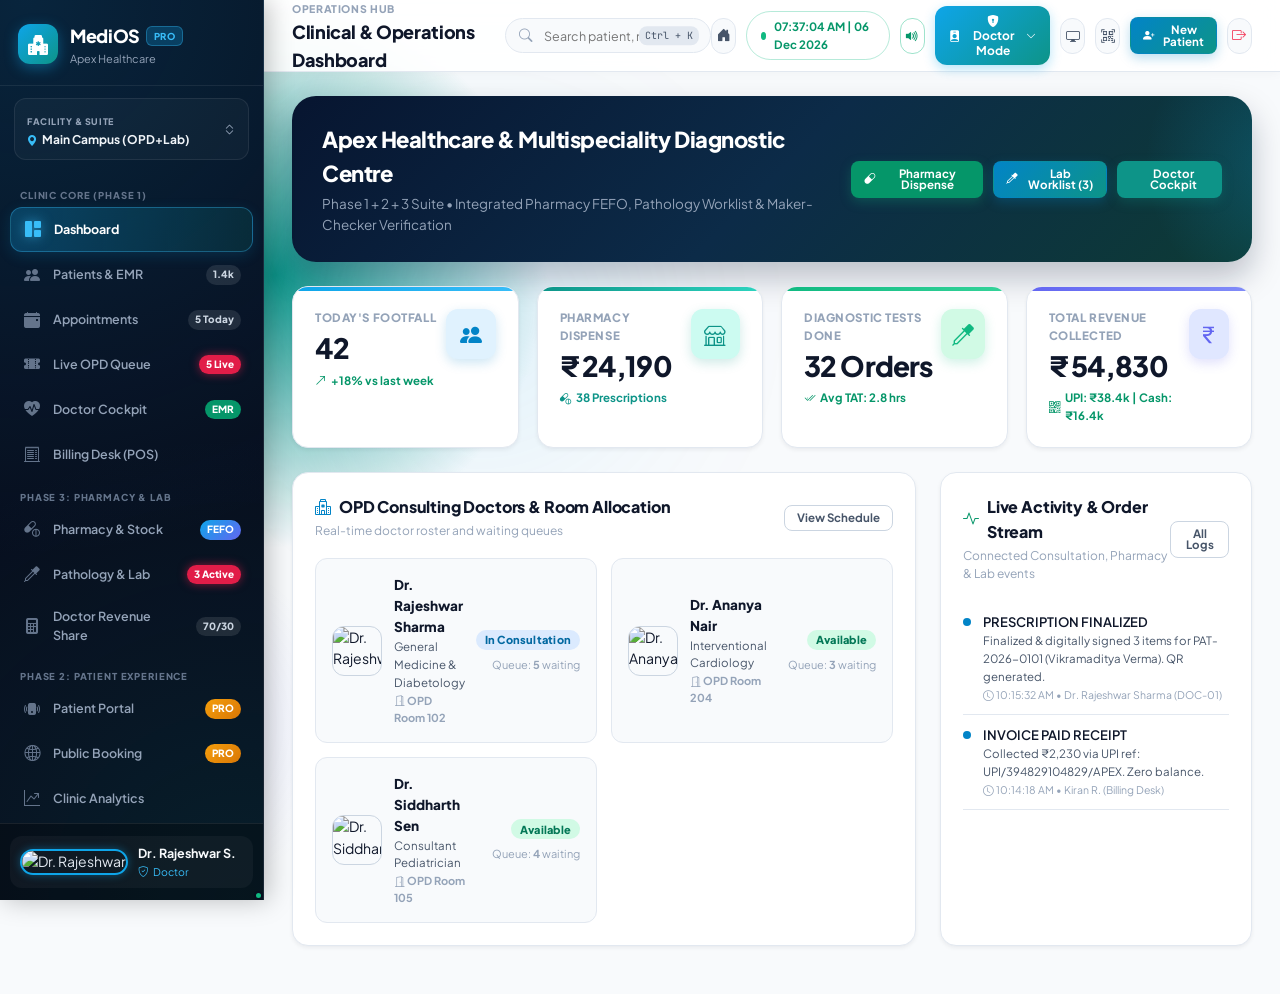
==== commit c742f93a: "Fix currency and typography symbols encoding across pages" ====
--- a/dashboard.html
+++ b/dashboard.html
@@ -3,7 +3,7 @@
 <head>
     <meta charset="UTF-8">
     <meta name="viewport" content="width=device-width, initial-scale=1.0">
-    <title>MediOS Pro â€” Healthcare Management SaaS (Phase 1, 2 & Phase 3 Pharmacy + Lab)</title>
+    <title>MediOS Pro — Healthcare Management SaaS (Phase 1, 2 & Phase 3 Pharmacy + Lab)</title>
     <!-- Fonts & Icons -->
     <link rel="preconnect" href="https://fonts.googleapis.com">
     <link rel="preconnect" href="https://fonts.gstatic.com" crossorigin>
@@ -244,7 +244,7 @@
                 <div class="quick-action-banner">
                     <div>
                         <h2>Apex Healthcare & Multispeciality Diagnostic Centre</h2>
-                        <p>Phase 1 + 2 + 3 Suite â€¢ Integrated Pharmacy FEFO, Pathology Worklist & Maker-Checker Verification</p>
+                        <p>Phase 1 + 2 + 3 Suite • Integrated Pharmacy FEFO, Pathology Worklist & Maker-Checker Verification</p>
                     </div>
                     <div class="quick-action-buttons">
                         <button class="btn btn-emerald btn-sm" data-switch-view="pharmacy">
@@ -272,7 +272,7 @@
                     <div class="kpi-card kpi-teal">
                         <div class="kpi-info">
                             <div class="kpi-label">Pharmacy Dispense</div>
-                            <div class="kpi-value">â‚¹ 24,190</div>
+                            <div class="kpi-value">₹ 24,190</div>
                             <div class="kpi-trend" style="color: var(--teal-600);"><i class="bi bi-capsule-pill"></i> 38 Prescriptions</div>
                         </div>
                         <div class="kpi-icon-wrap"><i class="bi bi-shop"></i></div>
@@ -290,8 +290,8 @@
                     <div class="kpi-card kpi-indigo">
                         <div class="kpi-info">
                             <div class="kpi-label">Total Revenue Collected</div>
-                            <div class="kpi-value">â‚¹ 54,830</div>
-                            <div class="kpi-trend trend-up"><i class="bi bi-qr-code"></i> UPI: â‚¹38.4k | Cash: â‚¹16.4k</div>
+                            <div class="kpi-value">₹ 54,830</div>
+                            <div class="kpi-trend trend-up"><i class="bi bi-qr-code"></i> UPI: ₹38.4k | Cash: ₹16.4k</div>
                         </div>
                         <div class="kpi-icon-wrap"><i class="bi bi-currency-rupee"></i></div>
                     </div>
@@ -332,7 +332,7 @@
                     <div class="queue-metric-box">
                         <div>
                             <div style="font-size: 11px; font-weight: 700; color: var(--text-muted); text-transform: uppercase;">Total Inventory Value</div>
-                            <div style="font-size: 22px; font-weight: 800; color: var(--text-primary);">â‚¹ 4,82,450</div>
+                            <div style="font-size: 22px; font-weight: 800; color: var(--text-primary);">₹ 4,82,450</div>
                         </div>
                         <i class="bi bi-boxes" style="font-size: 28px; color: var(--primary-600);"></i>
                     </div>
@@ -387,7 +387,7 @@
                                     <th>Batch Number</th>
                                     <th>Expiry Date</th>
                                     <th>Available Stock</th>
-                                    <th>Purchase / MRP (â‚¹)</th>
+                                    <th>Purchase / MRP (₹)</th>
                                     <th>Rack Location</th>
                                     <th>Schedule & Status</th>
                                     <th>Actions</th>
@@ -497,9 +497,9 @@
                                 <tr>
                                     <th>Doctor Name & Specialty</th>
                                     <th>Monthly Consultations</th>
-                                    <th>Gross OPD Revenue (â‚¹)</th>
+                                    <th>Gross OPD Revenue (₹)</th>
                                     <th>Agreed Revenue Share</th>
-                                    <th>Doctor Earnings (â‚¹)</th>
+                                    <th>Doctor Earnings (₹)</th>
                                     <th>Hospital Retained (30%)</th>
                                     <th>Payout Status</th>
                                 </tr>
@@ -661,8 +661,8 @@
                         <img id="emrPatientAvatar" class="emr-patient-avatar" src="https://images.unsplash.com/photo-1507003211169-0a1dd7228f2d?w=120&auto=format&fit=crop&q=80" alt="">
                         <div class="emr-patient-meta">
                             <h3 id="emrPatientName">Vikramaditya Verma</h3>
-                            <p id="emrPatientMrn">MRN-90142 â€¢ ABHA: 91-4821-0042-9901</p>
-                            <p id="emrPatientMeta" style="margin-top: 2px;">48 Yrs / Male â€¢ Blood Group: O+</p>
+                            <p id="emrPatientMrn">MRN-90142 • ABHA: 91-4821-0042-9901</p>
+                            <p id="emrPatientMeta" style="margin-top: 2px;">48 Yrs / Male • Blood Group: O+</p>
                         </div>
 
                         <div style="margin-bottom: 12px;">
@@ -803,7 +803,7 @@
                         <div style="background: var(--bg-main); padding: 12px 16px; border-radius: var(--radius-md); border: 1px solid var(--border-subtle); margin-bottom: 16px; display: flex; justify-content: space-between; align-items: center;">
                             <div>
                                 <div style="font-weight: 700; font-size: 14px;">Vikramaditya Verma <span style="color: var(--text-muted); font-size: 12px;">(MRN-90142)</span></div>
-                                <div style="font-size: 12px; color: var(--text-secondary);">Attending: Dr. Rajeshwar Sharma â€¢ Dept: General Medicine</div>
+                                <div style="font-size: 12px; color: var(--text-secondary);">Attending: Dr. Rajeshwar Sharma • Dept: General Medicine</div>
                             </div>
                             <span class="badge badge-green">Consultation Completed</span>
                         </div>
@@ -829,11 +829,11 @@
                         </h4>
                         <div style="display: flex; justify-content: space-between; margin-bottom: 8px; font-size: 13px;">
                             <span style="color: var(--text-secondary);">Subtotal:</span>
-                            <b id="billSubtotalDisplay">â‚¹ 2,230</b>
+                            <b id="billSubtotalDisplay">₹ 2,230</b>
                         </div>
                         <div class="total-due-box">
                             <div class="label">Net Total Payable</div>
-                            <div class="amount" id="billBigTotalDisplay">â‚¹ 2,230</div>
+                            <div class="amount" id="billBigTotalDisplay">₹ 2,230</div>
                         </div>
                         <div class="payment-mode-selector">
                             <div class="pay-mode-btn active" data-mode="UPI" onclick="setPaymentMode('UPI')"><i class="bi bi-qr-code"></i> UPI / QR</div>
@@ -859,7 +859,7 @@
                     <div class="portal-profile-card">
                         <img src="https://images.unsplash.com/photo-1507003211169-0a1dd7228f2d?w=150&auto=format&fit=crop&q=80" alt="">
                         <h3 style="font-size: 18px; font-weight: 800;">Vikramaditya Verma</h3>
-                        <p style="font-size: 12px; color: var(--text-muted);">MRN-90142 â€¢ ABHA: 91-4821-0042-9901</p>
+                        <p style="font-size: 12px; color: var(--text-muted);">MRN-90142 • ABHA: 91-4821-0042-9901</p>
                         <div class="portal-family-list">
                             <div style="font-size: 11px; font-weight: 700; color: var(--text-muted); text-transform: uppercase; margin-bottom: 8px;">Family Accounts</div>
                             <div class="family-chip-item">
@@ -897,8 +897,8 @@
                     <div style="padding: 28px;">
                         <h4 style="font-size: 15px; font-weight: 800; margin-bottom: 12px;">1. Select Consulting Doctor</h4>
                         <select class="form-control" id="onlineBookingDoctorSelect" style="margin-bottom: 16px;">
-                            <option value="DOC-01">Dr. Rajeshwar Sharma (General Medicine - Fee: â‚¹800)</option>
-                            <option value="DOC-02">Dr. Ananya Nair (Cardiology - Fee: â‚¹1,200)</option>
+                            <option value="DOC-01">Dr. Rajeshwar Sharma (General Medicine - Fee: ₹800)</option>
+                            <option value="DOC-02">Dr. Ananya Nair (Cardiology - Fee: ₹1,200)</option>
                         </select>
                         <h4 style="font-size: 15px; font-weight: 800; margin-bottom: 12px;">2. Choose Time Slot</h4>
                         <div class="slot-grid-picker">
@@ -920,7 +920,7 @@
             <!-- Analytics -->
             <section class="view-section" id="view-analytics">
                 <div class="analytics-chart-card">
-                    <div class="card-header"><h3 class="card-title">6-Month Revenue Growth Breakdown (â‚¹)</h3></div>
+                    <div class="card-header"><h3 class="card-title">6-Month Revenue Growth Breakdown (₹)</h3></div>
                     <div class="css-bar-chart">
                         <div class="bar-col"><span style="font-size: 10px; font-weight: 700;">5.9L</span><div class="bar-fill" style="height: 55%;"></div><span class="bar-label">May</span></div>
                         <div class="bar-col"><span style="font-size: 10px; font-weight: 700;">6.7L</span><div class="bar-fill" style="height: 62%;"></div><span class="bar-label">Jun</span></div>
@@ -1021,8 +1021,8 @@
         <div class="modal-body">
             <div style="background: var(--bg-main); padding: 12px 16px; border-radius: var(--radius-md); border: 1px solid var(--border-subtle); margin-bottom: 16px; display: flex; justify-content: space-between; align-items: center;">
                 <div>
-                    <div style="font-weight: 700;">Prescription #RX-2026-0914 â€¢ Vikramaditya Verma</div>
-                    <div style="font-size: 11.5px; color: var(--text-muted);">Prescribed by: Dr. Rajeshwar Sharma â€¢ MRN-90142</div>
+                    <div style="font-weight: 700;">Prescription #RX-2026-0914 • Vikramaditya Verma</div>
+                    <div style="font-size: 11.5px; color: var(--text-muted);">Prescribed by: Dr. Rajeshwar Sharma • MRN-90142</div>
                 </div>
                 <span class="badge badge-green">Ready to Dispense</span>
             </div>
@@ -1044,21 +1044,21 @@
                             <td><span class="batch-chip">GLY-26B04</span></td>
                             <td>02/2028</td>
                             <td>60 Tabs</td>
-                            <td><b>â‚¹ 690.00</b></td>
+                            <td><b>₹ 690.00</b></td>
                         </tr>
                         <tr>
                             <td><b>Tab. Telma 40</b></td>
                             <td><span class="batch-chip">TEL-26D12</span></td>
                             <td>03/2028</td>
                             <td>30 Tabs</td>
-                            <td><b>â‚¹ 294.00</b></td>
+                            <td><b>₹ 294.00</b></td>
                         </tr>
                         <tr>
                             <td><b>Tab. Rosuvas 10</b></td>
                             <td><span class="batch-chip">ROS-26C18</span></td>
                             <td>02/2028</td>
                             <td>30 Tabs</td>
-                            <td><b>â‚¹ 492.00</b></td>
+                            <td><b>₹ 492.00</b></td>
                         </tr>
                     </tbody>
                 </table>
@@ -1071,7 +1071,7 @@
                 </div>
                 <div style="text-align: right;">
                     <div style="font-size: 11px; color: var(--text-muted);">Total Pharmacy Bill:</div>
-                    <div style="font-size: 22px; font-weight: 900; color: var(--primary-600);">â‚¹ 1,476.00</div>
+                    <div style="font-size: 22px; font-weight: 900; color: var(--primary-600);">₹ 1,476.00</div>
                 </div>
             </div>
         </div>
@@ -1094,8 +1094,8 @@
         <div class="modal-body">
             <div style="background: var(--bg-main); padding: 12px 16px; border-radius: var(--radius-md); border: 1px solid var(--border-subtle); margin-bottom: 16px; display: flex; justify-content: space-between; align-items: center;">
                 <div>
-                    <div style="font-weight: 700;">Order: LAB-ORD-9941 â€¢ Vikramaditya Verma (48/M)</div>
-                    <div style="font-size: 11.5px; color: var(--text-muted);">Sample Barcode: <b>SAM-8849102</b> â€¢ Tube: <span class="sample-tube-indicator tube-purple"></span>EDTA Whole Blood</div>
+                    <div style="font-weight: 700;">Order: LAB-ORD-9941 • Vikramaditya Verma (48/M)</div>
+                    <div style="font-size: 11.5px; color: var(--text-muted);">Sample Barcode: <b>SAM-8849102</b> • Tube: <span class="sample-tube-indicator tube-purple"></span>EDTA Whole Blood</div>
                 </div>
                 <span class="badge badge-amber">Maker-Checker Verification</span>
             </div>
@@ -1183,7 +1183,7 @@
             </div>
             <div class="form-row">
                 <div class="form-group"><label class="form-label">Quantity Received</label><input type="number" class="form-control" value="500"></div>
-                <div class="form-group"><label class="form-label">Purchase Rate (â‚¹)</label><input type="number" class="form-control" value="1.90"></div>
+                <div class="form-group"><label class="form-label">Purchase Rate (₹)</label><input type="number" class="form-control" value="1.90"></div>
             </div>
         </div>
         <div class="modal-footer">
@@ -1199,7 +1199,7 @@
 <div class="tv-waiting-board-overlay" id="tvWaitingBoardOverlay">
     <div class="tv-header">
         <div class="tv-title-block">
-            <h1><i class="bi bi-hospital"></i> Apex Healthcare â€” Live OPD Token Display</h1>
+            <h1><i class="bi bi-hospital"></i> Apex Healthcare — Live OPD Token Display</h1>
         </div>
         <button class="btn btn-danger btn-sm" id="closeTvBoardBtn"><i class="bi bi-x-lg"></i> Exit TV Mode</button>
     </div>
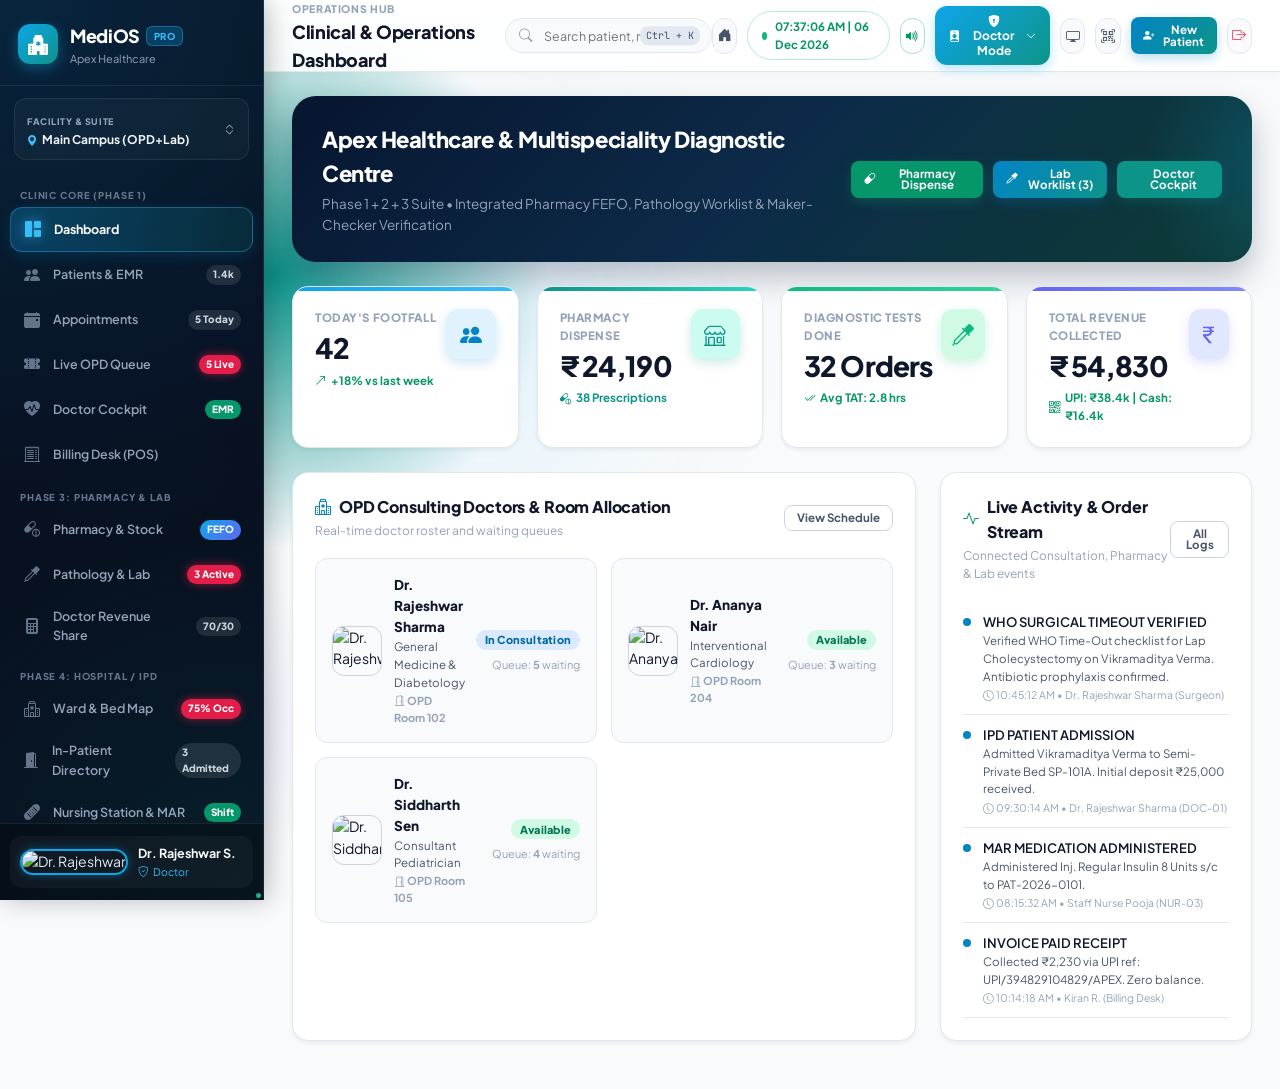
==== commit 58497e95: "feat: implement Phase 4 (Hospital IPD, Ward Bed Map, MAR, Rounds, Discharge) and Phase 5 (OT Suite, " ====
--- a/dashboard.html
+++ b/dashboard.html
@@ -1,4 +1,4 @@
-﻿<!DOCTYPE html>
+<!DOCTYPE html>
 <html lang="en">
 <head>
     <meta charset="UTF-8">
@@ -104,6 +104,63 @@
                 <i class="bi bi-calculator-fill"></i>
                 <span>Doctor Revenue Share</span>
                 <span class="nav-badge">70/30</span>
+            </div>
+
+            <div class="nav-group-title">Phase 4: Hospital / IPD</div>
+
+            <div class="nav-item" data-view="ipd-bed-map">
+                <i class="bi bi-hospital"></i>
+                <span>Ward & Bed Map</span>
+                <span class="nav-badge pulse-red">75% Occ</span>
+            </div>
+
+            <div class="nav-item" data-view="ipd-admissions">
+                <i class="bi bi-door-open-fill"></i>
+                <span>In-Patient Directory</span>
+                <span class="nav-badge" id="sidebarIpdAdmissionsCount">4 Admitted</span>
+            </div>
+
+            <div class="nav-item" data-view="ipd-nursing">
+                <i class="bi bi-bandaid-fill"></i>
+                <span>Nursing Station & MAR</span>
+                <span class="nav-badge live-green">Shift</span>
+            </div>
+
+            <div class="nav-item" data-view="ipd-rounds">
+                <i class="bi bi-journal-medical"></i>
+                <span>IPD Doctor Rounds</span>
+            </div>
+
+            <div class="nav-item" data-view="ipd-discharge">
+                <i class="bi bi-box-arrow-right"></i>
+                <span>Discharge & Final Bill</span>
+                <span class="nav-badge badge-lab">1 Ready</span>
+            </div>
+
+            <div class="nav-group-title">Phase 5: Enterprise & OT</div>
+
+            <div class="nav-item" data-view="ot-management">
+                <i class="bi bi-scissors"></i>
+                <span>OT & Surgery Suite</span>
+                <span class="nav-badge pulse-red">2 Active</span>
+            </div>
+
+            <div class="nav-item" data-view="tpa-desk">
+                <i class="bi bi-shield-shaded"></i>
+                <span>Insurance & TPA Claims</span>
+                <span class="nav-badge badge-purple">Pre-Auth</span>
+            </div>
+
+            <div class="nav-item" data-view="procurement">
+                <i class="bi bi-box-seam-fill"></i>
+                <span>Hospital Procurement</span>
+                <span class="nav-badge">GRN/PO</span>
+            </div>
+
+            <div class="nav-item" data-view="multi-branch">
+                <i class="bi bi-diagram-3-fill"></i>
+                <span>Multi-Branch Hub</span>
+                <span class="nav-badge">3 Sites</span>
             </div>
 
             <div class="nav-group-title">Phase 2: Patient Experience</div>
@@ -509,6 +566,497 @@
                             </tbody>
                         </table>
                     </div>
+                </div>
+            </section>
+
+
+            <!-- ==================================================================
+                 PHASE 4 VIEW 1: INTERACTIVE WARD & BED MAP (M15, IPD-02)
+                 ================================================================== -->
+            <section class="view-section" id="view-ipd-bed-map">
+                <!-- IPD Occupancy Metrics Ribbon -->
+                <div class="kpi-grid" style="grid-template-columns: repeat(auto-fit, minmax(200px, 1fr)); margin-bottom: 20px;">
+                    <div class="kpi-card">
+                        <div class="kpi-icon icon-blue"><i class="bi bi-hospital"></i></div>
+                        <div class="kpi-content">
+                            <div class="kpi-label">Total IPD Beds</div>
+                            <div class="kpi-value" id="kpiTotalBeds">24</div>
+                            <div class="kpi-subtext"><span class="badge badge-outline">5 Active Wards</span></div>
+                        </div>
+                    </div>
+                    <div class="kpi-card">
+                        <div class="kpi-icon icon-rose"><i class="bi bi-person-fill-lock"></i></div>
+                        <div class="kpi-content">
+                            <div class="kpi-label">Occupied Beds</div>
+                            <div class="kpi-value" id="kpiOccupiedBeds">6</div>
+                            <div class="kpi-subtext text-danger font-medium"><i class="bi bi-circle-fill" style="font-size: 8px;"></i> Inpatient Care Active</div>
+                        </div>
+                    </div>
+                    <div class="kpi-card">
+                        <div class="kpi-icon icon-emerald"><i class="bi bi-check-circle-fill"></i></div>
+                        <div class="kpi-content">
+                            <div class="kpi-label">Vacant & Ready</div>
+                            <div class="kpi-value" id="kpiVacantBeds">14</div>
+                            <div class="kpi-subtext text-emerald font-medium"><i class="bi bi-lightning-fill"></i> Instant Admission</div>
+                        </div>
+                    </div>
+                    <div class="kpi-card">
+                        <div class="kpi-icon icon-amber"><i class="bi bi-stars"></i></div>
+                        <div class="kpi-content">
+                            <div class="kpi-label">Under Sanitization</div>
+                            <div class="kpi-value" id="kpiCleaningBeds">3</div>
+                            <div class="kpi-subtext text-amber font-medium">Housekeeping active</div>
+                        </div>
+                    </div>
+                    <div class="kpi-card">
+                        <div class="kpi-icon icon-indigo"><i class="bi bi-pie-chart-fill"></i></div>
+                        <div class="kpi-content">
+                            <div class="kpi-label">Occupancy Rate</div>
+                            <div class="kpi-value" id="kpiOccupancyRate">75%</div>
+                            <div class="kpi-subtext"><span class="badge badge-emerald">Optimal Flow</span></div>
+                        </div>
+                    </div>
+                </div>
+
+                <!-- Bed Map Control & Legend Bar -->
+                <div class="card" style="margin-bottom: 20px;">
+                    <div class="bed-map-toolbar">
+                        <div class="bed-map-filters">
+                            <span style="font-size: 13px; font-weight: 700; color: var(--text-heading);"><i class="bi bi-funnel-fill"></i> Filter Ward:</span>
+                            <div class="pill-group" id="wardFilterPills">
+                                <button class="pill-btn active" data-ward="all" onclick="filterBedMapWard('all')">All Wards</button>
+                                <button class="pill-btn" data-ward="WARD-ICU" onclick="filterBedMapWard('WARD-ICU')">ICU / CCU</button>
+                                <button class="pill-btn" data-ward="WARD-SP" onclick="filterBedMapWard('WARD-SP')">Semi-Private</button>
+                                <button class="pill-btn" data-ward="WARD-DLX" onclick="filterBedMapWard('WARD-DLX')">Deluxe Suite</button>
+                                <button class="pill-btn" data-ward="WARD-GW-M" onclick="filterBedMapWard('WARD-GW-M')">Male Ward</button>
+                                <button class="pill-btn" data-ward="WARD-GW-F" onclick="filterBedMapWard('WARD-GW-F')">Female Ward</button>
+                            </div>
+                        </div>
+
+                        <div class="bed-legend">
+                            <span class="legend-item"><span class="legend-dot status-occupied"></span> Occupied (Admitted)</span>
+                            <span class="legend-item"><span class="legend-dot status-vacant"></span> Vacant (Ready)</span>
+                            <span class="legend-item"><span class="legend-dot status-cleaning"></span> Cleaning / Sanitizing</span>
+                            <span class="legend-item"><span class="legend-dot status-blocked"></span> Blocked / Maintenance</span>
+                        </div>
+
+                        <button class="btn btn-primary" onclick="openAdmitPatientModal()">
+                            <i class="bi bi-door-open-fill"></i> New IPD Admission
+                        </button>
+                    </div>
+                </div>
+
+                <!-- Interactive Bed Matrix Container -->
+                <div id="interactiveBedMatrixContainer">
+                    <!-- Populated dynamically per ward -->
+                </div>
+            </section>
+
+
+            <!-- ==================================================================
+                 PHASE 4 VIEW 2: IN-PATIENT ADMISSIONS DIRECTORY (M13, IPD-01)
+                 ================================================================== -->
+            <section class="view-section" id="view-ipd-admissions">
+                <div class="card">
+                    <div class="card-header">
+                        <div>
+                            <h3 class="card-title"><i class="bi bi-door-open-fill" style="color: var(--primary-600);"></i> Active In-Patient (IPD) Admissions Register</h3>
+                            <p class="card-subtitle">Real-time tracking of admitted inpatients, length of stay, running bills & insurance pre-auth</p>
+                        </div>
+                        <div style="display: flex; gap: 10px;">
+                            <button class="btn btn-outline btn-sm" onclick="renderIpdAdmissionsTable()">
+                                <i class="bi bi-arrow-clockwise"></i> Refresh
+                            </button>
+                            <button class="btn btn-primary btn-sm" onclick="openAdmitPatientModal()">
+                                <i class="bi bi-plus-circle-fill"></i> Admit Inpatient
+                            </button>
+                        </div>
+                    </div>
+
+                    <div style="display: flex; justify-content: space-between; align-items: center; margin-bottom: 16px; flex-wrap: wrap; gap: 12px;">
+                        <div style="position: relative; min-width: 320px;">
+                            <i class="bi bi-search" style="position: absolute; left: 12px; top: 10px; color: var(--text-muted);"></i>
+                            <input type="text" id="ipdAdmissionsSearchInput" onkeyup="filterIpdAdmissionsTable()" class="form-control" style="padding-left: 36px;" placeholder="Search IPD No, Patient Name, Ward, or Doctor...">
+                        </div>
+                        <div class="pill-group" id="ipdStatusFilterPills">
+                            <button class="pill-btn active" onclick="filterIpdStatus('all')">All Admissions</button>
+                            <button class="pill-btn" onclick="filterIpdStatus('Admitted')">Admitted (Active)</button>
+                            <button class="pill-btn" onclick="filterIpdStatus('Planned Discharge')">Planned Discharge</button>
+                        </div>
+                    </div>
+
+                    <div class="table-responsive">
+                        <table class="modern-table">
+                            <thead>
+                                <tr>
+                                    <th>IPD No & Patient</th>
+                                    <th>Ward & Bed</th>
+                                    <th>Consultant Doctor</th>
+                                    <th>Admission Reason & ICD</th>
+                                    <th>Payer / Insurance</th>
+                                    <th>Length of Stay</th>
+                                    <th>Running Bill vs Deposit</th>
+                                    <th>Actions</th>
+                                </tr>
+                            </thead>
+                            <tbody id="ipdAdmissionsTableBody">
+                                <!-- Populated dynamically -->
+                            </tbody>
+                        </table>
+                    </div>
+                </div>
+            </section>
+
+
+            <!-- ==================================================================
+                 PHASE 4 VIEW 3: NURSING STATION & MEDICATION ADMINISTRATION RECORD (MAR) (M14)
+                 ================================================================== -->
+            <section class="view-section" id="view-ipd-nursing">
+                <!-- Nursing Station Header & Shift Handover -->
+                <div class="card" style="margin-bottom: 20px; background: linear-gradient(135deg, rgba(14, 165, 233, 0.08), rgba(99, 102, 241, 0.05)); border: 1px solid rgba(14, 165, 233, 0.2);">
+                    <div style="display: flex; justify-content: space-between; align-items: center; flex-wrap: wrap; gap: 15px;">
+                        <div>
+                            <div style="display: flex; align-items: center; gap: 10px; margin-bottom: 6px;">
+                                <span class="badge badge-emerald"><i class="bi bi-activity"></i> Active Ward Shift</span>
+                                <span style="font-size: 12px; color: var(--text-muted);" id="nursingShiftTimeDisplay">Morning Shift (08:00 AM - 02:00 PM)</span>
+                            </div>
+                            <h3 style="margin: 0; font-size: 18px; font-weight: 700;">Nursing Care Station & Electronic MAR (Medication Administration Record)</h3>
+                            <p style="margin: 4px 0 0 0; font-size: 13px; color: var(--text-muted);">
+                                On-Duty In-Charge: <b>Staff Nurse Sarita Rane</b> & <b>Nurse Maria (ICU)</b> • All scheduled doses & vitals require electronic timestamp sign-off
+                            </p>
+                        </div>
+                        <div style="display: flex; gap: 10px;">
+                            <button class="btn btn-outline btn-sm" onclick="openRecordNursingVitalsModal()">
+                                <i class="bi bi-heart-pulse"></i> Record Shift Vitals
+                            </button>
+                            <button class="btn btn-primary btn-sm" onclick="showToast('Nursing Handover Shift Log Saved')">
+                                <i class="bi bi-clipboard2-pulse-fill"></i> Shift Handover Note
+                            </button>
+                        </div>
+                    </div>
+                </div>
+
+                <!-- Nursing Inpatient Selector & Active MAR Workspace -->
+                <div class="grid-2-col" style="grid-template-columns: 320px 1fr; gap: 20px;">
+                    <!-- Left: Inpatient List -->
+                    <div class="card" style="padding: 16px;">
+                        <h4 style="font-size: 14px; font-weight: 700; margin-bottom: 12px; display: flex; justify-content: space-between;">
+                            <span><i class="bi bi-people-fill" style="color: var(--primary-600);"></i> Ward Inpatients</span>
+                            <span class="badge badge-outline" id="nursingPatientCountBadge">4 Patients</span>
+                        </h4>
+                        <div id="nursingInpatientSelectorList" style="display: flex; flex-direction: column; gap: 10px; max-height: 600px; overflow-y: auto;">
+                            <!-- Populated dynamically -->
+                        </div>
+                    </div>
+
+                    <!-- Right: Patient Active MAR & Vitals Flowsheet -->
+                    <div class="card" id="nursingActivePatientCard">
+                        <!-- Populated dynamically based on selected inpatient -->
+                    </div>
+                </div>
+            </section>
+
+
+            <!-- ==================================================================
+                 PHASE 4 VIEW 4: IPD DOCTOR DAILY CLINICAL ROUNDS (IPD-03)
+                 ================================================================== -->
+            <section class="view-section" id="view-ipd-rounds">
+                <div class="card">
+                    <div class="card-header">
+                        <div>
+                            <h3 class="card-title"><i class="bi bi-journal-medical" style="color: var(--primary-600);"></i> IPD Consultant Doctor Daily Rounds & Progress Notes</h3>
+                            <p class="card-subtitle">Daily clinical assessments, treatment plan updates, IV fluid & dietary modifications</p>
+                        </div>
+                        <button class="btn btn-primary btn-sm" onclick="openDoctorRoundModal()">
+                            <i class="bi bi-pencil-square"></i> Record Today's Round Note
+                        </button>
+                    </div>
+
+                    <div class="grid-2-col" style="grid-template-columns: 320px 1fr; gap: 20px; margin-top: 15px;">
+                        <!-- Inpatient Round Selector -->
+                        <div>
+                            <label class="form-label" style="font-weight: 700;">Select Inpatient for Round Review:</label>
+                            <div id="doctorRoundsInpatientList" style="display: flex; flex-direction: column; gap: 10px;">
+                                <!-- Populated dynamically -->
+                            </div>
+                        </div>
+
+                        <!-- Round Notes & Orders Timeline -->
+                        <div id="doctorRoundsDetailContainer">
+                            <!-- Populated dynamically -->
+                        </div>
+                    </div>
+                </div>
+            </section>
+
+
+            <!-- ==================================================================
+                 PHASE 4 VIEW 5: DISCHARGE DESK & FINAL IPD BILL SETTLEMENT (IPD-06)
+                 ================================================================== -->
+            <section class="view-section" id="view-ipd-discharge">
+                <div class="card">
+                    <div class="card-header">
+                        <div>
+                            <h3 class="card-title"><i class="bi bi-box-arrow-right" style="color: var(--emerald-600);"></i> Hospital Discharge Planning & Final Billing Desk</h3>
+                            <p class="card-subtitle">Prepare comprehensive discharge summary, final folio reconciliation, advance adjustments and bed clearance</p>
+                        </div>
+                    </div>
+
+                    <div class="grid-2-col" style="grid-template-columns: 320px 1fr; gap: 20px; margin-top: 15px;">
+                        <!-- Inpatient Selection for Discharge -->
+                        <div>
+                            <label class="form-label" style="font-weight: 700;">Select Inpatient for Discharge:</label>
+                            <div id="dischargeInpatientList" style="display: flex; flex-direction: column; gap: 10px;">
+                                <!-- Populated dynamically -->
+                            </div>
+                        </div>
+
+                        <!-- Discharge Workspace & Settlement Card -->
+                        <div id="dischargeDetailWorkspace">
+                            <!-- Populated dynamically -->
+                        </div>
+                    </div>
+                </div>
+            </section>
+
+
+            <!-- ==================================================================
+                 PHASE 5 VIEW 1: OT / SURGERY & PROCEDURE MANAGEMENT (M16, FIN-03)
+                 ================================================================== -->
+            <section class="view-section" id="view-ot-management">
+                <!-- OT Theatres Status Matrix -->
+                <div style="display: grid; grid-template-columns: repeat(auto-fit, minmax(260px, 1fr)); gap: 16px; margin-bottom: 24px;" id="otTheatresStatusGrid">
+                    <!-- Populated dynamically -->
+                </div>
+
+                <!-- Active Scheduled Surgeries Card -->
+                <div class="card">
+                    <div class="card-header">
+                        <div>
+                            <h3 class="card-title"><i class="bi bi-scissors" style="color: var(--primary-600);"></i> Operation Theatre (OT) Surgical Worklist & WHO Safety Checklist</h3>
+                            <p class="card-subtitle">Surgical team scheduling, intra-op checklist verification (Sign-In, Time-Out, Sign-Out) & implants tracking</p>
+                        </div>
+                        <div style="display: flex; gap: 10px;">
+                            <button class="btn btn-outline btn-sm" onclick="renderOtManagement()">
+                                <i class="bi bi-arrow-clockwise"></i> Refresh
+                            </button>
+                            <button class="btn btn-primary btn-sm" onclick="openBookSurgeryModal()">
+                                <i class="bi bi-plus-circle-fill"></i> Book OT Surgery
+                            </button>
+                        </div>
+                    </div>
+
+                    <div class="table-responsive">
+                        <table class="modern-table">
+                            <thead>
+                                <tr>
+                                    <th>Surgery ID & OT</th>
+                                    <th>Patient & Bed</th>
+                                    <th>Procedure & Indication</th>
+                                    <th>Surgical Team</th>
+                                    <th>Slot & Anesthesia</th>
+                                    <th>WHO Safety Checklist</th>
+                                    <th>Package & Consumables</th>
+                                    <th>Actions</th>
+                                </tr>
+                            </thead>
+                            <tbody id="otSurgeriesTableBody">
+                                <!-- Populated dynamically -->
+                            </tbody>
+                        </table>
+                    </div>
+                </div>
+            </section>
+
+
+            <!-- ==================================================================
+                 PHASE 5 VIEW 2: INSURANCE & TPA CLAIMS MANAGEMENT DESK (M17, INS-01 to 05)
+                 ================================================================== -->
+            <section class="view-section" id="view-tpa-desk">
+                <!-- TPA Claims KPI Ribbon -->
+                <div class="kpi-grid" style="grid-template-columns: repeat(auto-fit, minmax(200px, 1fr)); margin-bottom: 20px;">
+                    <div class="kpi-card">
+                        <div class="kpi-icon icon-blue"><i class="bi bi-shield-shaded"></i></div>
+                        <div class="kpi-content">
+                            <div class="kpi-label">Active Pre-Auths</div>
+                            <div class="kpi-value" id="kpiActivePreauthCount">3</div>
+                            <div class="kpi-subtext"><span class="badge badge-purple">5 Empanelled TPAs</span></div>
+                        </div>
+                    </div>
+                    <div class="kpi-card">
+                        <div class="kpi-icon icon-indigo"><i class="bi bi-currency-rupee"></i></div>
+                        <div class="kpi-content">
+                            <div class="kpi-label">Requested Claims</div>
+                            <div class="kpi-value">₹ 2.87 L</div>
+                            <div class="kpi-subtext">Total Estimated Folios</div>
+                        </div>
+                    </div>
+                    <div class="kpi-card">
+                        <div class="kpi-icon icon-emerald"><i class="bi bi-check2-circle"></i></div>
+                        <div class="kpi-content">
+                            <div class="kpi-label">Approved Guarantee</div>
+                            <div class="kpi-value" style="color: var(--emerald-600);">₹ 2.22 L</div>
+                            <div class="kpi-subtext text-emerald font-medium"><i class="bi bi-shield-check"></i> 89.2% Pre-auth rate</div>
+                        </div>
+                    </div>
+                    <div class="kpi-card">
+                        <div class="kpi-icon icon-amber"><i class="bi bi-clock-history"></i></div>
+                        <div class="kpi-content">
+                            <div class="kpi-label">Avg TPA Turnaround</div>
+                            <div class="kpi-value">2.4 Hrs</div>
+                            <div class="kpi-subtext text-amber font-medium">Fast-track cashless</div>
+                        </div>
+                    </div>
+                </div>
+
+                <div class="card">
+                    <div class="card-header">
+                        <div>
+                            <h3 class="card-title"><i class="bi bi-file-earmark-medical-fill" style="color: var(--purple-600);"></i> Cashless Insurance & TPA Claims Desk</h3>
+                            <p class="card-subtitle">Pre-authorization submissions, query resolution, enhancement requests & cashless settlements</p>
+                        </div>
+                        <button class="btn btn-primary btn-sm" onclick="openNewPreauthClaimModal()">
+                            <i class="bi bi-plus-circle-fill"></i> New Pre-Auth Request
+                        </button>
+                    </div>
+
+                    <div style="display: flex; justify-content: space-between; align-items: center; margin-bottom: 16px; flex-wrap: wrap; gap: 12px;">
+                        <div style="position: relative; min-width: 320px;">
+                            <i class="bi bi-search" style="position: absolute; left: 12px; top: 10px; color: var(--text-muted);"></i>
+                            <input type="text" id="tpaSearchInput" onkeyup="filterTpaClaimsTable()" class="form-control" style="padding-left: 36px;" placeholder="Search by Claim ID, Patient Name, Policy No, or Insurer...">
+                        </div>
+                        <div class="pill-group" id="tpaPayerFilterPills">
+                            <button class="pill-btn active" onclick="filterTpaByPayer('all')">All TPAs</button>
+                            <button class="pill-btn" onclick="filterTpaByPayer('STAR-HLTH')">Star Health</button>
+                            <button class="pill-btn" onclick="filterTpaByPayer('HDFC-ERGO')">HDFC ERGO</button>
+                            <button class="pill-btn" onclick="filterTpaByPayer('PM-JAY')">PM-JAY Scheme</button>
+                        </div>
+                    </div>
+
+                    <div class="table-responsive">
+                        <table class="modern-table">
+                            <thead>
+                                <tr>
+                                    <th>Claim ID & Policy No</th>
+                                    <th>Patient & IPD No</th>
+                                    <th>Insurance Company / TPA</th>
+                                    <th>Provisional Diagnosis</th>
+                                    <th>Requested vs Approved</th>
+                                    <th>Claim Status</th>
+                                    <th>Documents Attached</th>
+                                    <th>Actions</th>
+                                </tr>
+                            </thead>
+                            <tbody id="tpaClaimsTableBody">
+                                <!-- Populated dynamically -->
+                            </tbody>
+                        </table>
+                    </div>
+                </div>
+            </section>
+
+
+            <!-- ==================================================================
+                 PHASE 5 VIEW 3: HOSPITAL PROCUREMENT & CENTRAL INVENTORY (M18)
+                 ================================================================== -->
+            <section class="view-section" id="view-procurement">
+                <div class="card" style="margin-bottom: 20px;">
+                    <div class="card-header">
+                        <div>
+                            <h3 class="card-title"><i class="bi bi-box-seam-fill" style="color: var(--primary-600);"></i> Hospital Non-Pharma Inventory & Central Stores</h3>
+                            <p class="card-subtitle">Surgical consumables, disposables, PPE kits, linen & anesthesia supply ledger</p>
+                        </div>
+                        <div style="display: flex; gap: 10px;">
+                            <button class="btn btn-outline btn-sm" onclick="openIssueStockModal()">
+                                <i class="bi bi-box-arrow-right"></i> Issue Stock to Ward/OT
+                            </button>
+                            <button class="btn btn-primary btn-sm" onclick="openNewPurchaseOrderModal()">
+                                <i class="bi bi-cart-plus-fill"></i> Create Purchase Order (PO)
+                            </button>
+                        </div>
+                    </div>
+
+                    <div class="table-responsive">
+                        <table class="modern-table">
+                            <thead>
+                                <tr>
+                                    <th>Item Code & Name</th>
+                                    <th>Category</th>
+                                    <th>Unit & Location</th>
+                                    <th>Current Stock</th>
+                                    <th>Reorder Level</th>
+                                    <th>Unit Cost (₹)</th>
+                                    <th>Preferred Supplier</th>
+                                    <th>Stock Status</th>
+                                </tr>
+                            </thead>
+                            <tbody id="hospitalInventoryTableBody">
+                                <!-- Populated dynamically -->
+                            </tbody>
+                        </table>
+                    </div>
+                </div>
+
+                <!-- Purchase Orders & GRN Register -->
+                <div class="card">
+                    <div class="card-header">
+                        <div>
+                            <h3 class="card-title"><i class="bi bi-receipt-cutoff" style="color: var(--emerald-600);"></i> Purchase Orders & Goods Receipt Note (GRN) Ledger</h3>
+                            <p class="card-subtitle">Track supplier PO approvals, delivery timelines & stock reconciliation on delivery</p>
+                        </div>
+                    </div>
+
+                    <div class="table-responsive">
+                        <table class="modern-table">
+                            <thead>
+                                <tr>
+                                    <th>PO Number</th>
+                                    <th>Supplier / Vendor</th>
+                                    <th>Date Raised</th>
+                                    <th>Ordered Items & Quantities</th>
+                                    <th>Total PO Value</th>
+                                    <th>Expected Delivery</th>
+                                    <th>Status</th>
+                                    <th>Action</th>
+                                </tr>
+                            </thead>
+                            <tbody id="purchaseOrdersTableBody">
+                                <!-- Populated dynamically -->
+                            </tbody>
+                        </table>
+                    </div>
+                </div>
+            </section>
+
+
+            <!-- ==================================================================
+                 PHASE 5 VIEW 4: MULTI-BRANCH CENTRAL ENTERPRISE HUB (M01, TEN-02)
+                 ================================================================== -->
+            <section class="view-section" id="view-multi-branch">
+                <!-- Group HQ Header Banner -->
+                <div class="card" style="margin-bottom: 20px; background: linear-gradient(135deg, rgba(14, 165, 233, 0.1), rgba(99, 102, 241, 0.08)); border: 1px solid rgba(14, 165, 233, 0.25);">
+                    <div style="display: flex; justify-content: space-between; align-items: center; flex-wrap: wrap; gap: 15px;">
+                        <div>
+                            <span class="badge badge-purple"><i class="bi bi-diagram-3-fill"></i> Enterprise Multi-Branch Headquarters</span>
+                            <h3 style="margin: 6px 0 2px 0; font-size: 20px; font-weight: 800;">Apex Healthcare Group — Consolidated Operations Hub</h3>
+                            <p style="margin: 0; font-size: 13px; color: var(--text-muted);">
+                                Centralized management across 3 facilities in Greater Mumbai • Unified patient MRN and shared electronic health records
+                            </p>
+                        </div>
+                        <div style="display: flex; gap: 10px;">
+                            <button class="btn btn-outline btn-sm" onclick="showToast('Exported Consolidated Group Financials')">
+                                <i class="bi bi-file-earmark-spreadsheet"></i> Export Group P&L
+                            </button>
+                            <button class="btn btn-primary btn-sm" onclick="showToast('Opening Branch Onboarding Wizard')">
+                                <i class="bi bi-plus-circle"></i> Add New Branch
+                            </button>
+                        </div>
+                    </div>
+                </div>
+
+                <!-- Multi-Branch Cards Grid -->
+                <div style="display: grid; grid-template-columns: repeat(auto-fit, minmax(320px, 1fr)); gap: 20px; margin-bottom: 24px;" id="multiBranchCardsGrid">
+                    <!-- Populated dynamically -->
                 </div>
             </section>
 
@@ -1329,15 +1877,520 @@
     </div>
 </div>
 
+<!-- =========================================================================
+     PHASE 4: HOSPITAL & IPD MODALS
+     ========================================================================= -->
+
+<!-- Modal 1: New IPD Admission Form (IPD-01) -->
+<div class="modal-backdrop" id="admitPatientModal">
+    <div class="modal-box modal-lg">
+        <div class="modal-header">
+            <h3 class="modal-title"><i class="bi bi-door-open-fill" style="color: var(--primary-600);"></i> Inpatient Admission Form (IPD-01)</h3>
+            <button class="modal-close-btn" data-close-modal><i class="bi bi-x"></i></button>
+        </div>
+        <div class="modal-body">
+            <div class="form-row">
+                <div class="form-group" style="flex: 2;">
+                    <label class="form-label">Select Patient *</label>
+                    <select id="admitPatientSelect" class="form-control">
+                        <!-- Populated dynamically -->
+                    </select>
+                </div>
+                <div class="form-group">
+                    <label class="form-label">Admitting Consultant *</label>
+                    <select id="admitDoctorSelect" class="form-control">
+                        <!-- Populated dynamically -->
+                    </select>
+                </div>
+            </div>
+
+            <div class="form-row">
+                <div class="form-group">
+                    <label class="form-label">Target Ward *</label>
+                    <select id="admitWardSelect" class="form-control" onchange="updateAdmitBedDropdown()">
+                        <!-- Populated dynamically -->
+                    </select>
+                </div>
+                <div class="form-group">
+                    <label class="form-label">Available Bed No *</label>
+                    <select id="admitBedSelect" class="form-control">
+                        <!-- Populated dynamically -->
+                    </select>
+                </div>
+                <div class="form-group">
+                    <label class="form-label">Payer / Insurance Scheme</label>
+                    <select id="admitPayerTypeSelect" class="form-control">
+                        <option value="Self Pay (Cash / UPI / Card)">Self Pay (Cash / UPI / Card)</option>
+                        <option value="Star Health Insurance (TPA)">Star Health Insurance (TPA)</option>
+                        <option value="HDFC Ergo Health Insurance">HDFC Ergo Health Insurance</option>
+                        <option value="ICICI Lombard General Insurance">ICICI Lombard General Insurance</option>
+                        <option value="Ayushman Bharat PM-JAY Scheme">Ayushman Bharat PM-JAY Scheme</option>
+                        <option value="Corporate Tie-up Rate Card">Corporate Tie-up Rate Card</option>
+                    </select>
+                </div>
+            </div>
+
+            <div class="form-row">
+                <div class="form-group" style="flex: 2;">
+                    <label class="form-label">Admission Reason & Provisional Diagnosis *</label>
+                    <input type="text" id="admitReasonInput" class="form-control" placeholder="e.g. Acute Gastroenteritis with severe dehydration, Rule out Sepsis">
+                </div>
+                <div class="form-group">
+                    <label class="form-label">ICD-10 Code</label>
+                    <input type="text" id="admitIcdInput" class="form-control" value="A09.0" placeholder="e.g. A09.0">
+                </div>
+            </div>
+
+            <div class="form-row">
+                <div class="form-group">
+                    <label class="form-label">Initial Advance Deposit (₹) *</label>
+                    <input type="number" id="admitAdvanceDepositInput" class="form-control" value="15000">
+                </div>
+                <div class="form-group">
+                    <label class="form-label">Special Diet Order</label>
+                    <select id="admitDietSelect" class="form-control">
+                        <option value="Normal Balanced Diet">Normal Balanced Diet</option>
+                        <option value="Diabetic Salt-Restricted Diet">Diabetic Salt-Restricted Diet</option>
+                        <option value="Cardiac Low-Sodium Diet">Cardiac Low-Sodium Diet</option>
+                        <option value="High Protein Post-Op Diet">High Protein Post-Op Diet</option>
+                        <option value="Clear Liquid Diet (NPO)">Clear Liquid Diet (NPO)</option>
+                    </select>
+                </div>
+            </div>
+        </div>
+        <div class="modal-footer">
+            <button class="btn btn-outline" data-close-modal>Cancel</button>
+            <button class="btn btn-primary" onclick="submitAdmitPatient()"><i class="bi bi-check2-circle"></i> Confirm Admission & Allocate Bed</button>
+        </div>
+    </div>
+</div>
+
+<!-- Modal 2: Bed Transfer Modal (IPD-05) -->
+<div class="modal-backdrop" id="transferBedModal">
+    <div class="modal-box">
+        <div class="modal-header">
+            <h3 class="modal-title"><i class="bi bi-arrow-left-right" style="color: var(--primary-600);"></i> Transfer Inpatient Bed (IPD-05)</h3>
+            <button class="modal-close-btn" data-close-modal><i class="bi bi-x"></i></button>
+        </div>
+        <div class="modal-body">
+            <input type="hidden" id="transferSourceBedId">
+            <input type="hidden" id="transferIpdNo">
+            
+            <div class="alert-box alert-info" style="margin-bottom: 15px;">
+                <div style="font-weight: 700;" id="transferPatientNameLabel">Transferring Patient: Vikramaditya Verma</div>
+                <div style="font-size: 12px; color: var(--text-muted);" id="transferCurrentBedLabel">Current Bed: SP-101A (Semi-Private Ward)</div>
+            </div>
+
+            <div class="form-group">
+                <label class="form-label">Target Ward *</label>
+                <select id="transferTargetWardSelect" class="form-control" onchange="updateTransferBedDropdown()">
+                    <!-- Populated dynamically -->
+                </select>
+            </div>
+
+            <div class="form-group">
+                <label class="form-label">Target Vacant Bed *</label>
+                <select id="transferTargetBedSelect" class="form-control">
+                    <!-- Populated dynamically -->
+                </select>
+            </div>
+
+            <div class="form-group">
+                <label class="form-label">Reason for Bed Transfer *</label>
+                <select id="transferReasonSelect" class="form-control">
+                    <option value="Clinical Step-Down to Ward after ICU stabilization">Clinical Step-Down to Ward after ICU stabilization</option>
+                    <option value="ICU Escalation due to vitals deterioration">ICU Escalation due to vitals deterioration</option>
+                    <option value="Patient / Family request for Deluxe Upgrade">Patient / Family request for Deluxe Upgrade</option>
+                    <option value="Isolation / Infection Control Transfer">Isolation / Infection Control Transfer</option>
+                    <option value="Post-operative Recovery transfer">Post-operative Recovery transfer</option>
+                </select>
+            </div>
+        </div>
+        <div class="modal-footer">
+            <button class="btn btn-outline" data-close-modal>Cancel</button>
+            <button class="btn btn-primary" onclick="submitBedTransfer()"><i class="bi bi-arrow-left-right"></i> Execute Transfer & Audit</button>
+        </div>
+    </div>
+</div>
+
+<!-- Modal 3: Record Nursing Vitals Modal (M14) -->
+<div class="modal-backdrop" id="recordNursingVitalsModal">
+    <div class="modal-box">
+        <div class="modal-header">
+            <h3 class="modal-title"><i class="bi bi-heart-pulse-fill" style="color: var(--rose-500);"></i> Record Hourly / Shift Vitals</h3>
+            <button class="modal-close-btn" data-close-modal><i class="bi bi-x"></i></button>
+        </div>
+        <div class="modal-body">
+            <div class="form-group">
+                <label class="form-label">Inpatient *</label>
+                <select id="nurseVitalIpdSelect" class="form-control">
+                    <!-- Populated dynamically -->
+                </select>
+            </div>
+            <div class="form-row">
+                <div class="form-group"><label class="form-label">Blood Pressure</label><input type="text" id="nurseVitalBp" class="form-control" value="124/80" placeholder="120/80"></div>
+                <div class="form-group"><label class="form-label">Heart Rate / Pulse</label><input type="number" id="nurseVitalPulse" class="form-control" value="76" placeholder="bpm"></div>
+            </div>
+            <div class="form-row">
+                <div class="form-group"><label class="form-label">Temp (°F)</label><input type="text" id="nurseVitalTemp" class="form-control" value="98.4°F" placeholder="98.6°F"></div>
+                <div class="form-group"><label class="form-label">SpO2 (%)</label><input type="text" id="nurseVitalSpo2" class="form-control" value="99%" placeholder="98%"></div>
+            </div>
+            <div class="form-row">
+                <div class="form-group"><label class="form-label">Blood Sugar (CBG)</label><input type="text" id="nurseVitalSugar" class="form-control" value="138 mg/dL" placeholder="mg/dL"></div>
+                <div class="form-group"><label class="form-label">Pain Score (0-10)</label><select id="nurseVitalPain" class="form-control"><option value="0/10">0/10 (No Pain)</option><option value="2/10">2/10 (Mild)</option><option value="4/10">4/10 (Moderate)</option><option value="7/10">7/10 (Severe)</option></select></div>
+            </div>
+        </div>
+        <div class="modal-footer">
+            <button class="btn btn-outline" data-close-modal>Cancel</button>
+            <button class="btn btn-primary" onclick="submitNursingVitals()"><i class="bi bi-check2"></i> Save to Nursing Chart</button>
+        </div>
+    </div>
+</div>
+
+<!-- Modal 4: Record Doctor Round Progress Note Modal (IPD-03) -->
+<div class="modal-backdrop" id="recordDoctorRoundModal">
+    <div class="modal-box modal-lg">
+        <div class="modal-header">
+            <h3 class="modal-title"><i class="bi bi-journal-medical" style="color: var(--primary-600);"></i> Record Daily IPD Consultant Round Note</h3>
+            <button class="modal-close-btn" data-close-modal><i class="bi bi-x"></i></button>
+        </div>
+        <div class="modal-body">
+            <div class="form-row">
+                <div class="form-group" style="flex: 2;">
+                    <label class="form-label">Inpatient *</label>
+                    <select id="roundIpdPatientSelect" class="form-control">
+                        <!-- Populated dynamically -->
+                    </select>
+                </div>
+                <div class="form-group">
+                    <label class="form-label">Attending Doctor *</label>
+                    <select id="roundDoctorSelect" class="form-control">
+                        <!-- Populated dynamically -->
+                    </select>
+                </div>
+            </div>
+
+            <div class="form-group">
+                <label class="form-label">Clinical Assessment & Progress Notes (SOAP) *</label>
+                <textarea id="roundClinicalNotesInput" class="form-control" rows="3" placeholder="Patient afebrile, chest clear, vitals stable, surgical wound healthy..."></textarea>
+            </div>
+
+            <div class="form-group">
+                <label class="form-label">Treatment Orders & Nursing Instructions</label>
+                <textarea id="roundOrdersInput" class="form-control" rows="2" placeholder="Continue current antibiotics, switch IV fluids to oral, repeat serum electrolytes tomorrow..."></textarea>
+            </div>
+        </div>
+        <div class="modal-footer">
+            <button class="btn btn-outline" data-close-modal>Cancel</button>
+            <button class="btn btn-primary" onclick="submitDoctorRoundNote()"><i class="bi bi-check2-circle"></i> Save Round Note & Post Visit Charge</button>
+        </div>
+    </div>
+</div>
+
+<!-- Modal 5: Printable Hospital Discharge Summary (IPD-06) -->
+<div class="modal-backdrop" id="printableDischargeSummaryModal">
+    <div class="modal-box modal-lg">
+        <div class="modal-header">
+            <h3 class="modal-title"><i class="bi bi-file-earmark-medical-fill" style="color: var(--emerald-600);"></i> Official Hospital Discharge Summary</h3>
+            <button class="modal-close-btn" data-close-modal><i class="bi bi-x"></i></button>
+        </div>
+        <div class="modal-body print-target-area" id="printableDischargeContent">
+            <!-- Rendered dynamically -->
+        </div>
+        <div class="modal-footer no-print">
+            <button class="btn btn-outline" data-close-modal>Close</button>
+            <button class="btn btn-primary" data-print-target="printableDischargeContent"><i class="bi bi-printer-fill"></i> Print / Download PDF</button>
+        </div>
+    </div>
+</div>
+
+<!-- Modal 6: Printable Final IPD Tax Invoice & Clearance Slip (IPD-04, BIL-08) -->
+<div class="modal-backdrop" id="printableIpdBillModal">
+    <div class="modal-box modal-lg">
+        <div class="modal-header">
+            <h3 class="modal-title"><i class="bi bi-receipt" style="color: var(--primary-600);"></i> Final IPD Hospital Tax Invoice & Clearance Slip</h3>
+            <button class="modal-close-btn" data-close-modal><i class="bi bi-x"></i></button>
+        </div>
+        <div class="modal-body print-target-area" id="printableIpdBillContent">
+            <!-- Rendered dynamically -->
+        </div>
+        <div class="modal-footer no-print">
+            <button class="btn btn-outline" data-close-modal>Close</button>
+            <button class="btn btn-primary" data-print-target="printableIpdBillContent"><i class="bi bi-printer-fill"></i> Print Tax Invoice</button>
+        </div>
+    </div>
+</div>
+
+<!-- =========================================================================
+     PHASE 5: ENTERPRISE OPERATIONS MODALS (OT, TPA CLAIMS, PROCUREMENT)
+     ========================================================================= -->
+
+<!-- Modal 7: Book Surgery in OT (M16) -->
+<div class="modal-backdrop" id="bookSurgeryModal">
+    <div class="modal-box modal-lg">
+        <div class="modal-header">
+            <h3 class="modal-title"><i class="bi bi-scissors" style="color: var(--primary-600);"></i> Book Operation Theatre (OT) Surgery Slot</h3>
+            <button class="modal-close-btn" data-close-modal><i class="bi bi-x"></i></button>
+        </div>
+        <div class="modal-body">
+            <div class="form-row">
+                <div class="form-group" style="flex: 2;">
+                    <label class="form-label">Select Inpatient *</label>
+                    <select id="surgPatientSelect" class="form-control">
+                        <!-- Populated dynamically -->
+                    </select>
+                </div>
+                <div class="form-group">
+                    <label class="form-label">Target OT Suite *</label>
+                    <select id="surgOtSelect" class="form-control">
+                        <!-- Populated dynamically -->
+                    </select>
+                </div>
+            </div>
+
+            <div class="form-row">
+                <div class="form-group" style="flex: 2;">
+                    <label class="form-label">Surgical Procedure Name *</label>
+                    <input type="text" id="surgProcedureInput" class="form-control" placeholder="e.g. Laparoscopic Appendectomy with Endoloop">
+                </div>
+                <div class="form-group">
+                    <label class="form-label">Clinical Indication *</label>
+                    <input type="text" id="surgIndicationInput" class="form-control" placeholder="e.g. Acute Appendicitis with localized peritonitis">
+                </div>
+            </div>
+
+            <div class="form-row">
+                <div class="form-group">
+                    <label class="form-label">Chief Surgeon *</label>
+                    <select id="surgChiefSurgeonSelect" class="form-control">
+                        <!-- Populated dynamically -->
+                    </select>
+                </div>
+                <div class="form-group">
+                    <label class="form-label">Anesthetist *</label>
+                    <select id="surgAnesthetistSelect" class="form-control">
+                        <option value="Dr. Vivek Chawla (MD Anesthesia)">Dr. Vivek Chawla (MD Anesthesia)</option>
+                        <option value="Dr. Radhika Sen (Consultant Anesthetist)">Dr. Radhika Sen (Consultant Anesthetist)</option>
+                    </select>
+                </div>
+                <div class="form-group">
+                    <label class="form-label">Anesthesia Type *</label>
+                    <select id="surgAnesthesiaTypeSelect" class="form-control">
+                        <option value="General Anesthesia (GA)">General Anesthesia (GA)</option>
+                        <option value="Spinal / Epidural Anesthesia">Spinal / Epidural Anesthesia</option>
+                        <option value="Local Anesthesia + Monitored Care">Local Anesthesia + Monitored Care</option>
+                        <option value="Regional Nerve Block">Regional Nerve Block</option>
+                    </select>
+                </div>
+            </div>
+
+            <div class="form-row">
+                <div class="form-group">
+                    <label class="form-label">Schedule Date</label>
+                    <input type="date" id="surgDateInput" class="form-control" value="2026-10-06">
+                </div>
+                <div class="form-group">
+                    <label class="form-label">Time Slot</label>
+                    <select id="surgSlotSelect" class="form-control">
+                        <option value="09:00 AM - 11:00 AM">09:00 AM - 11:00 AM (Morning Slot 1)</option>
+                        <option value="11:30 AM - 01:30 PM">11:30 AM - 01:30 PM (Morning Slot 2)</option>
+                        <option value="02:30 PM - 04:30 PM">02:30 PM - 04:30 PM (Afternoon Slot 1)</option>
+                        <option value="05:00 PM - 07:00 PM">05:00 PM - 07:00 PM (Evening Slot 2)</option>
+                    </select>
+                </div>
+                <div class="form-group">
+                    <label class="form-label">Estimated Package (₹) *</label>
+                    <input type="number" id="surgPackageAmountInput" class="form-control" value="55000">
+                </div>
+            </div>
+        </div>
+        <div class="modal-footer">
+            <button class="btn btn-outline" data-close-modal>Cancel</button>
+            <button class="btn btn-primary" onclick="submitBookSurgery()"><i class="bi bi-calendar-check-fill"></i> Schedule OT & Notify Team</button>
+        </div>
+    </div>
+</div>
+
+<!-- Modal 8: Interactive WHO Surgical Safety Checklist (CLN-10, M16) -->
+<div class="modal-backdrop" id="whoChecklistModal">
+    <div class="modal-box modal-lg">
+        <div class="modal-header">
+            <h3 class="modal-title"><i class="bi bi-shield-check" style="color: var(--primary-600);"></i> WHO 3-Stage Surgical Safety Checklist</h3>
+            <button class="modal-close-btn" data-close-modal><i class="bi bi-x"></i></button>
+        </div>
+        <div class="modal-body" id="whoChecklistModalBody">
+            <!-- Rendered dynamically -->
+        </div>
+        <div class="modal-footer">
+            <button class="btn btn-primary" data-close-modal>Done / Close Checklist</button>
+        </div>
+    </div>
+</div>
+
+<!-- Modal 9: New TPA Pre-Authorization Request (INS-02) -->
+<div class="modal-backdrop" id="newPreauthClaimModal">
+    <div class="modal-box modal-lg">
+        <div class="modal-header">
+            <h3 class="modal-title"><i class="bi bi-shield-shaded" style="color: var(--purple-600);"></i> File New Cashless TPA Pre-Authorization</h3>
+            <button class="modal-close-btn" data-close-modal><i class="bi bi-x"></i></button>
+        </div>
+        <div class="modal-body">
+            <div class="form-row">
+                <div class="form-group" style="flex: 2;">
+                    <label class="form-label">Select Inpatient *</label>
+                    <select id="tpaPatientSelect" class="form-control">
+                        <!-- Populated dynamically -->
+                    </select>
+                </div>
+                <div class="form-group">
+                    <label class="form-label">Insurance Company / TPA *</label>
+                    <select id="tpaPayerSelect" class="form-control">
+                        <!-- Populated dynamically -->
+                    </select>
+                </div>
+            </div>
+
+            <div class="form-row">
+                <div class="form-group">
+                    <label class="form-label">Health Policy / Member ID *</label>
+                    <input type="text" id="tpaPolicyNoInput" class="form-control" placeholder="e.g. SH-884129/2026">
+                </div>
+                <div class="form-group">
+                    <label class="form-label">Initial Pre-Auth Amount Requested (₹) *</label>
+                    <input type="number" id="tpaRequestedAmountInput" class="form-control" value="75000">
+                </div>
+            </div>
+
+            <div class="form-group">
+                <label class="form-label">Provisional Clinical Diagnosis & Treatment Plan *</label>
+                <input type="text" id="tpaDiagnosisInput" class="form-control" placeholder="e.g. Acute Cholecystitis undergoing Laparoscopic Cholecystectomy">
+            </div>
+
+            <div class="form-group">
+                <label class="form-label">Documents Attached for Pre-Auth (Mandatory Packet)</label>
+                <div style="display: grid; grid-template-columns: repeat(2, 1fr); gap: 10px; font-size: 13px; background: var(--bg-main); padding: 12px; border-radius: var(--radius-md); border: 1px solid var(--border-subtle);">
+                    <label><input type="checkbox" checked> Government ID Proof (Aadhaar / PAN)</label>
+                    <label><input type="checkbox" checked> Health Insurance Card / TPA E-Card</label>
+                    <label><input type="checkbox" checked> Treating Doctor First Consultation Note</label>
+                    <label><input type="checkbox" checked> Diagnostic Lab / Imaging / USG Reports</label>
+                </div>
+            </div>
+        </div>
+        <div class="modal-footer">
+            <button class="btn btn-outline" data-close-modal>Cancel</button>
+            <button class="btn btn-primary" onclick="submitNewTpaClaim()"><i class="bi bi-send-fill"></i> Submit Pre-Auth Packet to TPA</button>
+        </div>
+    </div>
+</div>
+
+<!-- Modal 10: Create Hospital Purchase Order (M18) -->
+<div class="modal-backdrop" id="newPurchaseOrderModal">
+    <div class="modal-box">
+        <div class="modal-header">
+            <h3 class="modal-title"><i class="bi bi-cart-plus-fill" style="color: var(--primary-600);"></i> Create Hospital Purchase Order (PO)</h3>
+            <button class="modal-close-btn" data-close-modal><i class="bi bi-x"></i></button>
+        </div>
+        <div class="modal-body">
+            <div class="form-group">
+                <label class="form-label">Preferred Supplier / Vendor *</label>
+                <select id="poSupplierSelect" class="form-control">
+                    <option value="Dispotech Healthcare Ltd">Dispotech Healthcare Ltd</option>
+                    <option value="MedSupply India Pvt Ltd">MedSupply India Pvt Ltd</option>
+                    <option value="Baxter Medicals India">Baxter Medicals India</option>
+                    <option value="SafetyFirst Healthcare">SafetyFirst Healthcare</option>
+                </select>
+            </div>
+            <div class="form-group">
+                <label class="form-label">Item to Restock *</label>
+                <select id="poItemSelect" class="form-control">
+                    <!-- Populated dynamically -->
+                </select>
+            </div>
+            <div class="form-row">
+                <div class="form-group">
+                    <label class="form-label">Order Quantity (Boxes/Cartons) *</label>
+                    <input type="number" id="poQtyInput" class="form-control" value="25">
+                </div>
+                <div class="form-group">
+                    <label class="form-label">Estimated Delivery Date</label>
+                    <input type="date" id="poDeliveryDate" class="form-control" value="2026-10-10">
+                </div>
+            </div>
+        </div>
+        <div class="modal-footer">
+            <button class="btn btn-outline" data-close-modal>Cancel</button>
+            <button class="btn btn-primary" onclick="submitNewPurchaseOrder()"><i class="bi bi-check2-circle"></i> Generate PO & Dispatch</button>
+        </div>
+    </div>
+</div>
+
+<!-- Modal 11: Issue Stock to Ward/OT Modal (INV-06) -->
+<div class="modal-backdrop" id="issueStockModal">
+    <div class="modal-box">
+        <div class="modal-header">
+            <h3 class="modal-title"><i class="bi bi-box-arrow-right" style="color: var(--primary-600);"></i> Issue Stock to Ward / OT Department</h3>
+            <button class="modal-close-btn" data-close-modal><i class="bi bi-x"></i></button>
+        </div>
+        <div class="modal-body">
+            <div class="form-group">
+                <label class="form-label">Select Inventory Item *</label>
+                <select id="issueItemSelect" class="form-control">
+                    <!-- Populated dynamically -->
+                </select>
+            </div>
+            <div class="form-row">
+                <div class="form-group">
+                    <label class="form-label">Target Department *</label>
+                    <select id="issueDepartmentSelect" class="form-control">
+                        <option value="Operation Theatre (OT Complex)">Operation Theatre (OT Complex)</option>
+                        <option value="Intensive Care Unit (ICU)">Intensive Care Unit (ICU)</option>
+                        <option value="Semi-Private Ward (4th Floor)">Semi-Private Ward (4th Floor)</option>
+                        <option value="General Surgical Ward (2nd Floor)">General Surgical Ward (2nd Floor)</option>
+                        <option value="Emergency & Casualty (ER)">Emergency & Casualty (ER)</option>
+                    </select>
+                </div>
+                <div class="form-group">
+                    <label class="form-label">Issue Quantity *</label>
+                    <input type="number" id="issueQtyInput" class="form-control" value="5">
+                </div>
+            </div>
+        </div>
+        <div class="modal-footer">
+            <button class="btn btn-outline" data-close-modal>Cancel</button>
+            <button class="btn btn-primary" onclick="submitIssueStock()"><i class="bi bi-check2"></i> Execute Stock Transfer</button>
+        </div>
+    </div>
+</div>
+
+<!-- Modal 12: Printable Official TPA Pre-Authorization Letter -->
+<div class="modal-backdrop" id="printablePreauthLetterModal">
+    <div class="modal-box modal-lg">
+        <div class="modal-header">
+            <h3 class="modal-title"><i class="bi bi-shield-shaded" style="color: var(--purple-600);"></i> Official TPA Cashless Pre-Authorization Packet</h3>
+            <button class="modal-close-btn" data-close-modal><i class="bi bi-x"></i></button>
+        </div>
+        <div class="modal-body print-target-area" id="printablePreauthContent">
+            <!-- Rendered dynamically -->
+        </div>
+        <div class="modal-footer no-print">
+            <button class="btn btn-outline" data-close-modal>Close</button>
+            <button class="btn btn-primary" data-print-target="printablePreauthContent"><i class="bi bi-printer-fill"></i> Print / Download PDF</button>
+        </div>
+    </div>
+</div>
+
 <div class="modal-backdrop" id="roleSwitcherModal">
     <div class="modal-box">
         <div class="modal-header"><h3 class="modal-title">Switch Role & Workspace Mode (RBAC)</h3><button class="modal-close-btn" data-close-modal><i class="bi bi-x"></i></button></div>
         <div class="modal-body">
             <div style="display: flex; flex-direction: column; gap: 8px;">
                 <div class="card" style="padding: 10px; cursor: pointer;" onclick="switchAppRole('Doctor')"><b><i class="bi bi-stethoscope"></i> Doctor Mode</b></div>
+                <div class="card" style="padding: 10px; cursor: pointer;" onclick="switchAppRole('Chief Surgeon')"><b><i class="bi bi-scissors"></i> Chief Surgeon / OT Director</b></div>
+                <div class="card" style="padding: 10px; cursor: pointer;" onclick="switchAppRole('Staff Nurse')"><b><i class="bi bi-bandaid"></i> Head Nurse / Ward In-Charge</b></div>
+                <div class="card" style="padding: 10px; cursor: pointer;" onclick="switchAppRole('TPA Claims Executive')"><b><i class="bi bi-shield-shaded"></i> Insurance / TPA Claims Desk</b></div>
+                <div class="card" style="padding: 10px; cursor: pointer;" onclick="switchAppRole('IPD Coordinator')"><b><i class="bi bi-door-open"></i> IPD Admission & Bed Coordinator</b></div>
                 <div class="card" style="padding: 10px; cursor: pointer;" onclick="switchAppRole('Pharmacist')"><b><i class="bi bi-capsule"></i> Chief Pharmacist</b></div>
                 <div class="card" style="padding: 10px; cursor: pointer;" onclick="switchAppRole('Pathologist')"><b><i class="bi bi-eyedropper"></i> Consultant Pathologist (Lab Director)</b></div>
-                <div class="card" style="padding: 10px; cursor: pointer;" onclick="switchAppRole('Receptionist')"><b><i class="bi bi-person-lines-fill"></i> Receptionist Desk</b></div>
                 <div class="card" style="padding: 10px; cursor: pointer;" onclick="switchAppRole('Billing Executive')"><b><i class="bi bi-cash-coin"></i> Billing & Cashier Desk</b></div>
             </div>
         </div>
@@ -1353,3 +2406,4 @@
 </body>
 </html>
 
+
--- a/css/style.css
+++ b/css/style.css
@@ -1916,6 +1916,317 @@
     pointer-events: none;
 }
 
+/* ==========================================================================
+   PHASE 4: HOSPITAL / IPD, BED MAP & NURSING STATION STYLING
+   ========================================================================== */
+
+.bed-map-toolbar {
+    display: flex;
+    justify-content: space-between;
+    align-items: center;
+    flex-wrap: wrap;
+    gap: 16px;
+}
+
+.bed-map-filters {
+    display: flex;
+    align-items: center;
+    gap: 10px;
+    flex-wrap: wrap;
+}
+
+.pill-group {
+    display: flex;
+    gap: 6px;
+    background: var(--bg-main);
+    padding: 4px;
+    border-radius: var(--radius-md);
+    border: 1px solid var(--border-subtle);
+}
+
+.pill-btn {
+    border: none;
+    background: transparent;
+    color: var(--text-secondary);
+    font-size: 12px;
+    font-weight: 600;
+    padding: 6px 12px;
+    border-radius: var(--radius-sm);
+    cursor: pointer;
+    transition: all var(--transition-snappy);
+}
+
+.pill-btn:hover {
+    color: var(--text-primary);
+    background: rgba(14, 165, 233, 0.08);
+}
+
+.pill-btn.active {
+    background: var(--primary-600);
+    color: #ffffff;
+    box-shadow: 0 2px 8px rgba(14, 165, 233, 0.35);
+}
+
+.bed-legend {
+    display: flex;
+    align-items: center;
+    gap: 14px;
+    font-size: 12px;
+    font-weight: 600;
+    color: var(--text-secondary);
+    flex-wrap: wrap;
+}
+
+.legend-item {
+    display: flex;
+    align-items: center;
+    gap: 6px;
+}
+
+.legend-dot {
+    width: 10px;
+    height: 10px;
+    border-radius: 50%;
+    display: inline-block;
+}
+
+.legend-dot.status-occupied { background: #ef4444; box-shadow: 0 0 8px rgba(239, 68, 68, 0.6); }
+.legend-dot.status-vacant { background: #10b981; box-shadow: 0 0 8px rgba(16, 185, 129, 0.6); }
+.legend-dot.status-cleaning { background: #f59e0b; box-shadow: 0 0 8px rgba(245, 158, 11, 0.6); }
+.legend-dot.status-blocked { background: #64748b; }
+
+/* Ward Section Block */
+.ward-section-card {
+    background: var(--bg-surface);
+    border: 1px solid var(--border-subtle);
+    border-radius: var(--radius-lg);
+    padding: 20px;
+    margin-bottom: 24px;
+    box-shadow: var(--shadow-sm);
+}
+
+.ward-header-banner {
+    display: flex;
+    justify-content: space-between;
+    align-items: center;
+    padding-bottom: 14px;
+    margin-bottom: 16px;
+    border-bottom: 1px solid var(--border-subtle);
+    flex-wrap: wrap;
+    gap: 10px;
+}
+
+.ward-title-area {
+    display: flex;
+    align-items: center;
+    gap: 10px;
+}
+
+.ward-title-area h4 {
+    margin: 0;
+    font-size: 16px;
+    font-weight: 800;
+    color: var(--text-heading);
+}
+
+.ward-badge-pill {
+    font-size: 11px;
+    font-weight: 700;
+    padding: 3px 8px;
+    border-radius: var(--radius-sm);
+    background: rgba(14, 165, 233, 0.1);
+    color: var(--primary-600);
+}
+
+.ward-bed-grid {
+    display: grid;
+    grid-template-columns: repeat(auto-fill, minmax(280px, 1fr));
+    gap: 16px;
+}
+
+/* Individual Bed Card */
+.bed-card {
+    background: var(--bg-main);
+    border: 1px solid var(--border-subtle);
+    border-radius: var(--radius-md);
+    padding: 16px;
+    display: flex;
+    flex-direction: column;
+    justify-content: space-between;
+    min-height: 180px;
+    position: relative;
+    transition: all var(--transition-smooth);
+}
+
+.bed-card:hover {
+    transform: translateY(-3px);
+    box-shadow: var(--shadow-md);
+}
+
+.bed-card.status-occupied {
+    border-color: rgba(239, 68, 68, 0.35);
+    background: linear-gradient(180deg, rgba(239, 68, 68, 0.04) 0%, var(--bg-main) 100%);
+}
+
+.bed-card.status-vacant {
+    border-color: rgba(16, 185, 129, 0.35);
+    background: linear-gradient(180deg, rgba(16, 185, 129, 0.04) 0%, var(--bg-main) 100%);
+}
+
+.bed-card.status-cleaning {
+    border-color: rgba(245, 158, 11, 0.35);
+    background: linear-gradient(180deg, rgba(245, 158, 11, 0.04) 0%, var(--bg-main) 100%);
+}
+
+.bed-card.status-blocked {
+    border-color: rgba(100, 116, 139, 0.35);
+    background: rgba(100, 116, 139, 0.05);
+    opacity: 0.8;
+}
+
+.bed-card-header {
+    display: flex;
+    justify-content: space-between;
+    align-items: center;
+    margin-bottom: 12px;
+}
+
+.bed-no-badge {
+    font-size: 13px;
+    font-weight: 800;
+    font-family: 'JetBrains Mono', monospace;
+    display: flex;
+    align-items: center;
+    gap: 6px;
+    color: var(--text-heading);
+}
+
+.bed-patient-body {
+    flex: 1;
+    margin-bottom: 12px;
+}
+
+.bed-patient-name {
+    font-size: 14px;
+    font-weight: 800;
+    color: var(--text-primary);
+    margin-bottom: 4px;
+}
+
+.bed-patient-meta {
+    font-size: 11.5px;
+    color: var(--text-muted);
+    line-height: 1.4;
+}
+
+.bed-amenity-tags {
+    display: flex;
+    gap: 5px;
+    margin-top: 8px;
+    flex-wrap: wrap;
+}
+
+.bed-amenity-tag {
+    font-size: 10px;
+    font-weight: 700;
+    padding: 2px 6px;
+    border-radius: 4px;
+    background: var(--bg-surface);
+    border: 1px solid var(--border-subtle);
+    color: var(--text-secondary);
+}
+
+.bed-card-footer {
+    display: flex;
+    justify-content: space-between;
+    align-items: center;
+    padding-top: 10px;
+    border-top: 1px dashed var(--border-subtle);
+}
+
+/* MAR Sheet & Nursing Items */
+.mar-schedule-card {
+    background: var(--bg-main);
+    border: 1px solid var(--border-subtle);
+    border-radius: var(--radius-md);
+    padding: 14px;
+    margin-bottom: 10px;
+    display: flex;
+    justify-content: space-between;
+    align-items: center;
+}
+
+.mar-schedule-card.given {
+    border-left: 4px solid var(--emerald-500);
+}
+
+.mar-schedule-card.due {
+    border-left: 4px solid var(--amber-500);
+    background: rgba(245, 158, 11, 0.03);
+}
+
+.inpatient-selector-item {
+    padding: 12px;
+    border-radius: var(--radius-md);
+    border: 1px solid var(--border-subtle);
+    background: var(--bg-main);
+    cursor: pointer;
+    transition: all var(--transition-snappy);
+}
+
+.inpatient-selector-item:hover {
+    border-color: var(--primary-500);
+    background: rgba(14, 165, 233, 0.05);
+}
+
+.inpatient-selector-item.active {
+    border-color: var(--primary-600);
+    background: rgba(14, 165, 233, 0.1);
+    box-shadow: 0 2px 8px rgba(14, 165, 233, 0.2);
+}
+
+/* Discharge Summary Print Sheet */
+.discharge-sheet-container {
+    background: #ffffff;
+    color: #1e293b;
+    padding: 30px;
+    border-radius: var(--radius-md);
+    font-family: 'Plus Jakarta Sans', sans-serif;
+}
+
+.discharge-header-box {
+    display: flex;
+    justify-content: space-between;
+    align-items: flex-start;
+    padding-bottom: 16px;
+    border-bottom: 2px solid #0f172a;
+    margin-bottom: 18px;
+}
+
+.discharge-grid-meta {
+    display: grid;
+    grid-template-columns: repeat(2, 1fr);
+    gap: 10px;
+    background: #f8fafc;
+    padding: 14px;
+    border-radius: 6px;
+    border: 1px solid #e2e8f0;
+    margin-bottom: 18px;
+    font-size: 12px;
+}
+
+.discharge-section-title {
+    font-size: 13px;
+    font-weight: 800;
+    color: #0284c7;
+    text-transform: uppercase;
+    letter-spacing: 0.05em;
+    margin-top: 14px;
+    margin-bottom: 6px;
+    border-bottom: 1px solid #e2e8f0;
+    padding-bottom: 4px;
+}
+
 /* Responsive */
 @media (max-width: 1200px) {
     .kpi-grid { grid-template-columns: repeat(2, 1fr); }
@@ -1931,3 +2242,4 @@
     .header-search { display: none; }
     .kpi-grid { grid-template-columns: 1fr; }
 }
+
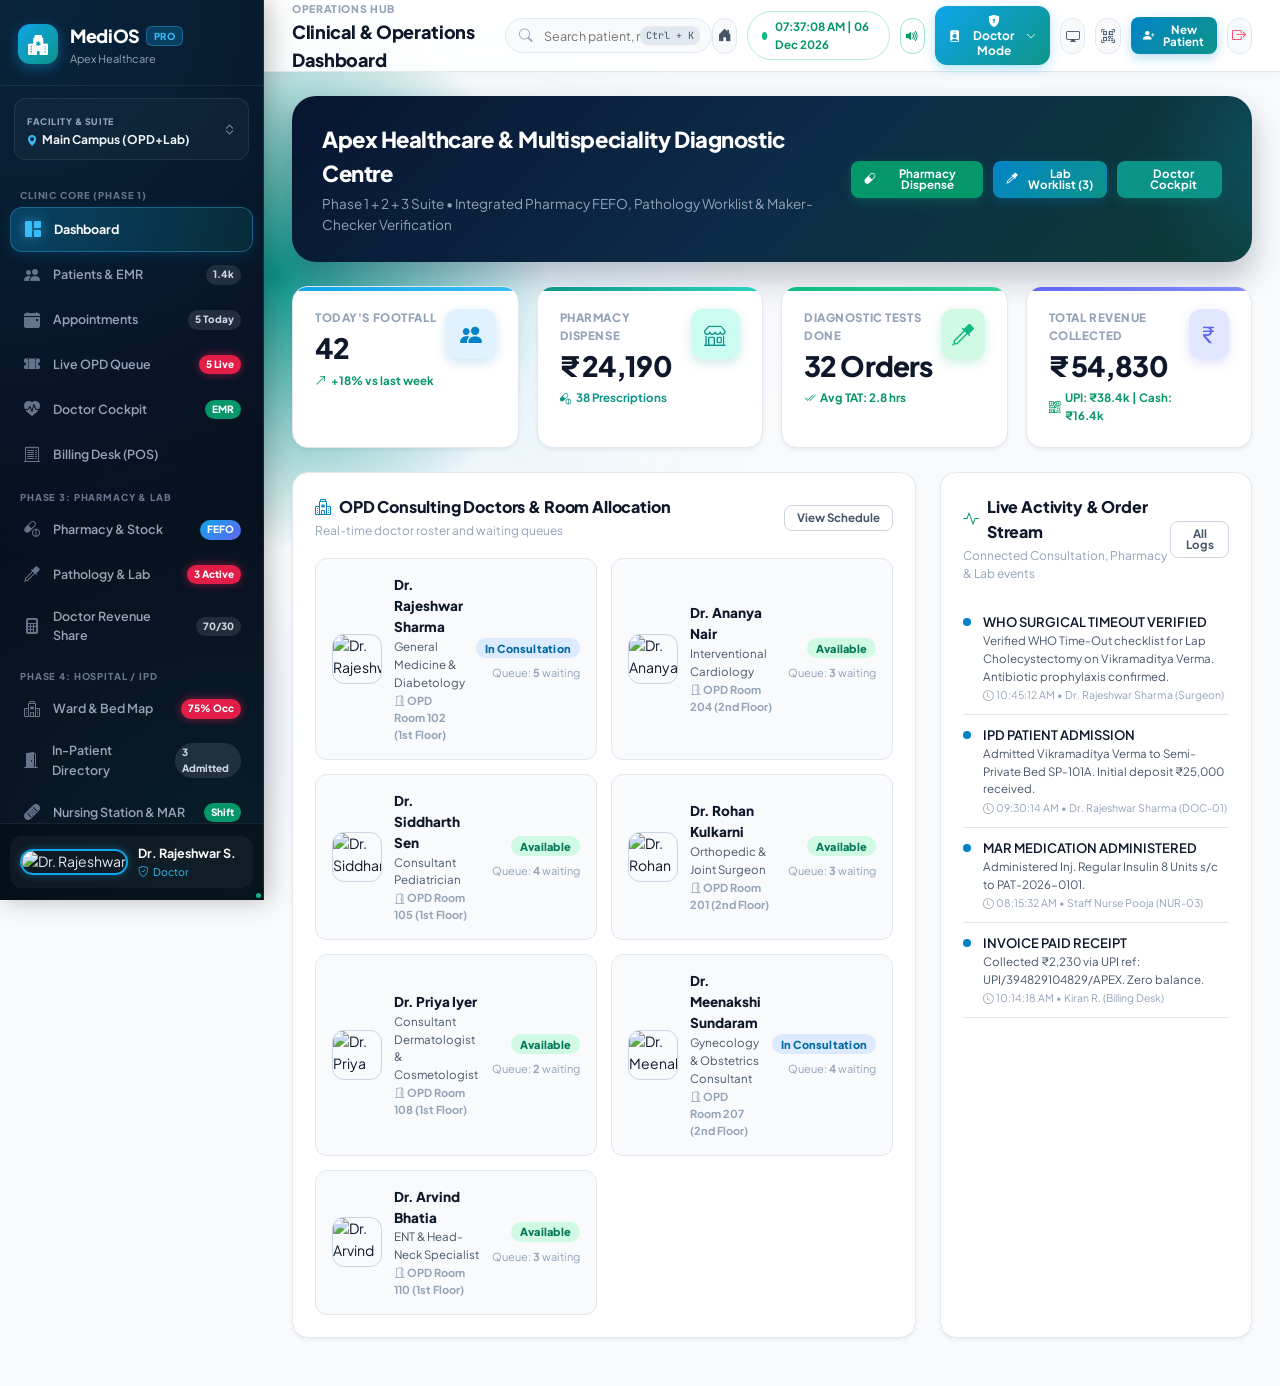
==== commit 0a081ad3: "feat: implement Patient Self-Service Slot Booking Module with smart disease-to-doctor router, vacant" ====
--- a/dashboard.html
+++ b/dashboard.html
@@ -1432,38 +1432,322 @@
                 </div>
             </section>
 
-            <!-- Public Booking Flow -->
+            <!-- Public Patient Slot Booking Module (PEX-01, APT-01) -->
             <section class="view-section" id="view-online-booking">
-                <div class="public-booking-container">
-                    <div class="booking-header-banner">
-                        <div>
-                            <span style="font-size: 11px; font-weight: 700; text-transform: uppercase; background: rgba(255,255,255,0.2); padding: 3px 8px; border-radius: 4px;">Public Booking Portal</span>
-                            <h2 style="font-size: 22px; font-weight: 800; margin-top: 4px;">Apex Healthcare & Multispeciality Clinic</h2>
-                        </div>
-                        <i class="bi bi-calendar2-check-fill" style="font-size: 28px;"></i>
-                    </div>
-                    <div style="padding: 28px;">
-                        <h4 style="font-size: 15px; font-weight: 800; margin-bottom: 12px;">1. Select Consulting Doctor</h4>
-                        <select class="form-control" id="onlineBookingDoctorSelect" style="margin-bottom: 16px;">
-                            <option value="DOC-01">Dr. Rajeshwar Sharma (General Medicine - Fee: ₹800)</option>
-                            <option value="DOC-02">Dr. Ananya Nair (Cardiology - Fee: ₹1,200)</option>
-                        </select>
-                        <h4 style="font-size: 15px; font-weight: 800; margin-bottom: 12px;">2. Choose Time Slot</h4>
-                        <div class="slot-grid-picker">
-                            <div class="slot-pill-btn active"><i class="bi bi-clock"></i> 10:30 AM</div>
-                            <div class="slot-pill-btn"><i class="bi bi-clock"></i> 11:00 AM</div>
-                            <div class="slot-pill-btn"><i class="bi bi-clock"></i> 11:30 AM</div>
-                        </div>
-                        <div class="form-row" style="margin-top: 16px;">
-                            <div class="form-group"><label class="form-label">Full Name</label><input type="text" id="onlineBookingPatientName" class="form-control" value="Sunita Verma"></div>
-                            <div class="form-group"><label class="form-label">WhatsApp Number</label><input type="text" id="onlineBookingPatientPhone" class="form-control" value="+91 98210 44522"></div>
-                        </div>
-                        <button class="btn btn-primary btn-lg" style="width: 100%; margin-top: 10px;" onclick="submitOnlinePublicBooking()">
-                            <i class="bi bi-calendar-check-fill"></i> Confirm & Generate Instant Token
-                        </button>
-                    </div>
+                <div class="patient-booking-wizard-container">
+                    
+                    <!-- Wizard Header Banner -->
+                    <div class="booking-hero-header">
+                        <div class="booking-hero-left">
+                            <div class="hero-badge"><i class="bi bi-shield-check"></i> Verified Digital Health Desk</div>
+                            <h2>Patient Self-Service Appointment & Slot Booking</h2>
+                            <p>Select your health concern or disease to get the recommended specialist doctor and choose vacant live slots.</p>
+                        </div>
+                        <div class="booking-hero-meta">
+                            <div class="facility-chip"><i class="bi bi-geo-alt-fill"></i> Apex Healthcare Main Campus</div>
+                            <div class="facility-chip"><i class="bi bi-clock-history"></i> Instant Live Token Generated</div>
+                        </div>
+                    </div>
+
+                    <!-- Step Progress Indicator -->
+                    <div class="wizard-stepper-bar">
+                        <div class="wizard-step-node active" id="wizardStepNode1" onclick="jumpToBookingStep(1)">
+                            <div class="step-num"><i class="bi bi-heart-pulse-fill"></i></div>
+                            <div class="step-label">1. Health Concern / Disease</div>
+                        </div>
+                        <div class="wizard-step-line" id="wizardStepLine1"></div>
+                        <div class="wizard-step-node" id="wizardStepNode2" onclick="jumpToBookingStep(2)">
+                            <div class="step-num"><i class="bi bi-calendar-check-fill"></i></div>
+                            <div class="step-label">2. Doctor & Vacant Slots</div>
+                        </div>
+                        <div class="wizard-step-line" id="wizardStepLine2"></div>
+                        <div class="wizard-step-node" id="wizardStepNode3" onclick="jumpToBookingStep(3)">
+                            <div class="step-num"><i class="bi bi-person-lines-fill"></i></div>
+                            <div class="step-label">3. Patient Details</div>
+                        </div>
+                        <div class="wizard-step-line" id="wizardStepLine3"></div>
+                        <div class="wizard-step-node" id="wizardStepNode4">
+                            <div class="step-num"><i class="bi bi-ticket-detailed-fill"></i></div>
+                            <div class="step-label">4. Confirmed Token Slip</div>
+                        </div>
+                    </div>
+
+                    <!-- ==========================================================
+                         STEP 1: DISEASE & SYMPTOM SEARCH + CATEGORY SELECTOR
+                         ========================================================== -->
+                    <div class="booking-step-content active" id="bookingStepContent1">
+                        <div class="card" style="margin-bottom: 24px;">
+                            <div class="card-header" style="flex-direction: column; align-items: flex-start; gap: 12px;">
+                                <div style="display: flex; justify-content: space-between; width: 100%; align-items: center; flex-wrap: wrap; gap: 10px;">
+                                    <div>
+                                        <h3 class="card-title"><i class="bi bi-search" style="color: var(--primary-600);"></i> Step 1: What health issue or symptom are you facing?</h3>
+                                        <p style="font-size: 12.5px; color: var(--text-muted); margin-top: 4px;">MediOS AI Clinical Router automatically matches you with the right specialist and chamber.</p>
+                                    </div>
+                                    <div class="smart-match-badge"><i class="bi bi-stars"></i> Smart AI Specialist Match</div>
+                                </div>
+                                
+                                <!-- Search Bar -->
+                                <div class="disease-search-bar-wrap">
+                                    <i class="bi bi-search search-icon"></i>
+                                    <input type="text" id="diseaseSearchInput" class="disease-search-input" placeholder="Type symptom or illness (e.g., Blood Sugar, Chest Pain, Child Fever, Knee Arthritis, Skin Rash, PCOD, Sinus...)" oninput="filterDiseasesDirectory()">
+                                    <button class="clear-search-btn" onclick="clearDiseaseSearch()"><i class="bi bi-x-circle-fill"></i></button>
+                                </div>
+
+                                <!-- Popular Quick Tags -->
+                                <div class="quick-symptom-tags">
+                                    <span style="font-size: 11px; font-weight: 700; color: var(--text-muted); text-transform: uppercase;">Quick Search:</span>
+                                    <button class="symptom-quick-chip" onclick="quickSearchDisease('Diabetes')"><i class="bi bi-capsule"></i> Diabetes</button>
+                                    <button class="symptom-quick-chip" onclick="quickSearchDisease('Chest pain')"><i class="bi bi-heart-pulse"></i> Chest Pain</button>
+                                    <button class="symptom-quick-chip" onclick="quickSearchDisease('Fever')"><i class="bi bi-thermometer-half"></i> High Fever</button>
+                                    <button class="symptom-quick-chip" onclick="quickSearchDisease('Knee pain')"><i class="bi bi-person-walking"></i> Knee Pain</button>
+                                    <button class="symptom-quick-chip" onclick="quickSearchDisease('Skin rash')"><i class="bi bi-flower1"></i> Skin Rash</button>
+                                    <button class="symptom-quick-chip" onclick="quickSearchDisease('Pregnancy')"><i class="bi bi-gender-female"></i> Pregnancy / PCOD</button>
+                                    <button class="symptom-quick-chip" onclick="quickSearchDisease('Throat')"><i class="bi bi-headset"></i> Ear / Throat</button>
+                                </div>
+                            </div>
+
+                            <!-- Category Filter Tabs -->
+                            <div class="disease-category-pills-row" id="diseaseCategoryPills">
+                                <button class="category-pill active" onclick="filterDiseaseCategory('all')"><i class="bi bi-grid-fill"></i> All Departments</button>
+                                <button class="category-pill" onclick="filterDiseaseCategory('general-diabetes')"><i class="bi bi-capsule"></i> General & Diabetes</button>
+                                <button class="category-pill" onclick="filterDiseaseCategory('cardiology')"><i class="bi bi-heart-pulse-fill"></i> Heart & BP</button>
+                                <button class="category-pill" onclick="filterDiseaseCategory('pediatrics')"><i class="bi bi-balloon-fill"></i> Child & Pediatrics</button>
+                                <button class="category-pill" onclick="filterDiseaseCategory('orthopedics')"><i class="bi bi-person-walking"></i> Bone & Joints</button>
+                                <button class="category-pill" onclick="filterDiseaseCategory('dermatology')"><i class="bi bi-flower1"></i> Skin & Hair</button>
+                                <button class="category-pill" onclick="filterDiseaseCategory('gynecology')"><i class="bi bi-gender-female"></i> Women's Health</button>
+                                <button class="category-pill" onclick="filterDiseaseCategory('ent')"><i class="bi bi-headset"></i> Ear, Nose & Throat</button>
+                            </div>
+
+                            <!-- Disease Cards Grid Container -->
+                            <div class="disease-cards-grid" id="diseaseCardsContainer">
+                                <!-- Populated dynamically by JS -->
+                            </div>
+                        </div>
+                    </div>
+
+                    <!-- ==========================================================
+                         STEP 2: DOCTOR SPOTLIGHT & LIVE VACANT SLOTS PICKER
+                         ========================================================== -->
+                    <div class="booking-step-content" id="bookingStepContent2">
+                        <div class="step-nav-toolbar">
+                            <button class="btn btn-outline btn-sm" onclick="jumpToBookingStep(1)"><i class="bi bi-arrow-left"></i> Change Health Concern</button>
+                            <span class="selected-concern-label" id="selectedConcernDisplayBadge">Selected Concern: Diabetes Mellitus</span>
+                        </div>
+
+                        <!-- Doctor Spotlight Card -->
+                        <div class="doctor-spotlight-card" id="doctorSpotlightCard">
+                            <!-- Populated dynamically via JS -->
+                        </div>
+
+                        <!-- Date & Slot Selection Card -->
+                        <div class="card" style="margin-top: 20px;">
+                            <div class="card-header" style="justify-content: space-between; align-items: center; flex-wrap: wrap; gap: 12px;">
+                                <div>
+                                    <h3 class="card-title"><i class="bi bi-clock-history" style="color: var(--teal-600);"></i> Choose Consultation Date & Vacant Slot</h3>
+                                    <p style="font-size: 12px; color: var(--text-muted); margin-top: 2px;">Real-time availability directly synced with doctor OPD schedule.</p>
+                                </div>
+                                <div class="slot-legend-row">
+                                    <span class="legend-item"><span class="legend-dot vacant"></span> Available (Vacant)</span>
+                                    <span class="legend-item"><span class="legend-dot booked"></span> Booked / Busy</span>
+                                    <span class="legend-item"><span class="legend-dot selected"></span> Selected</span>
+                                </div>
+                            </div>
+
+                            <!-- Date Selection Pills -->
+                            <div class="booking-date-selector-row" id="bookingDateSelectorRow">
+                                <button class="date-pick-pill active" onclick="selectBookingDate('Today, 05 Oct 2026')">
+                                    <span class="date-day">Today</span>
+                                    <span class="date-val">05 Oct</span>
+                                    <span class="date-status">Slots Open</span>
+                                </button>
+                                <button class="date-pick-pill" onclick="selectBookingDate('Tomorrow, 06 Oct 2026')">
+                                    <span class="date-day">Tomorrow</span>
+                                    <span class="date-val">06 Oct</span>
+                                    <span class="date-status">Open</span>
+                                </button>
+                                <button class="date-pick-pill" onclick="selectBookingDate('Wednesday, 07 Oct 2026')">
+                                    <span class="date-day">Wed</span>
+                                    <span class="date-val">07 Oct</span>
+                                    <span class="date-status">Open</span>
+                                </button>
+                                <button class="date-pick-pill" onclick="selectBookingDate('Thursday, 08 Oct 2026')">
+                                    <span class="date-day">Thu</span>
+                                    <span class="date-val">08 Oct</span>
+                                    <span class="date-status">Open</span>
+                                </button>
+                            </div>
+
+                            <!-- Consultation Mode Toggle -->
+                            <div class="consult-mode-selector">
+                                <label class="mode-radio-card active" id="modeInPersonCard" onclick="setConsultationMode('In-Person Clinic Visit')">
+                                    <input type="radio" name="consultMode" value="In-Person" checked>
+                                    <i class="bi bi-hospital"></i>
+                                    <div>
+                                        <div class="mode-title">In-Person OPD Visit</div>
+                                        <div class="mode-desc">Doctor Chamber consultation at Main Campus</div>
+                                    </div>
+                                </label>
+                                <label class="mode-radio-card" id="modeTeleCard" onclick="setConsultationMode('HD Video Tele-Consultation')">
+                                    <input type="radio" name="consultMode" value="Tele-Consult">
+                                    <i class="bi bi-camera-video-fill"></i>
+                                    <div>
+                                        <div class="mode-title">Video Teleconsultation</div>
+                                        <div class="mode-desc">Join 1-on-1 encrypted video call from home</div>
+                                    </div>
+                                </label>
+                            </div>
+
+                            <!-- Time Slots Matrix -->
+                            <div class="slots-container-wrapper" id="doctorSlotsMatrixContainer">
+                                <!-- Populated dynamically via JS -->
+                            </div>
+
+                            <div class="step-footer-actions">
+                                <div class="selected-slot-summary-box">
+                                    <span style="font-size: 11.5px; color: var(--text-muted);">Selected Slot:</span>
+                                    <div class="slot-highlight-text" id="selectedSlotSummaryText">Please click an available slot above</div>
+                                </div>
+                                <button class="btn btn-primary btn-lg" id="proceedToPatientDetailsBtn" onclick="jumpToBookingStep(3)" disabled>
+                                    Proceed to Patient Details <i class="bi bi-arrow-right"></i>
+                                </button>
+                            </div>
+                        </div>
+                    </div>
+
+                    <!-- ==========================================================
+                         STEP 3: PATIENT DEMOGRAPHIC & CONTACT FORM
+                         ========================================================== -->
+                    <div class="booking-step-content" id="bookingStepContent3">
+                        <div class="step-nav-toolbar">
+                            <button class="btn btn-outline btn-sm" onclick="jumpToBookingStep(2)"><i class="bi bi-arrow-left"></i> Change Doctor / Slot</button>
+                            <span class="selected-concern-label" id="step3SlotSummaryBadge">Slot: 10:30 AM with Dr. Rajeshwar Sharma</span>
+                        </div>
+
+                        <div class="booking-form-grid-layout">
+                            <div class="card">
+                                <div class="card-header">
+                                    <h3 class="card-title"><i class="bi bi-person-vcard-fill" style="color: var(--primary-600);"></i> Patient Information & Contact Details</h3>
+                                </div>
+                                
+                                <form id="publicPatientBookingForm" onsubmit="event.preventDefault(); submitOnlinePublicBooking();">
+                                    <div class="form-row">
+                                        <div class="form-group">
+                                            <label class="form-label">Full Name of Patient <span style="color: var(--rose-500);">*</span></label>
+                                            <input type="text" id="patientBookingFullName" class="form-control" placeholder="e.g. Ramesh Chandra" value="Sunita Verma" required>
+                                        </div>
+                                        <div class="form-group">
+                                            <label class="form-label">WhatsApp / Mobile Number <span style="color: var(--rose-500);">*</span></label>
+                                            <input type="tel" id="patientBookingMobile" class="form-control" placeholder="+91 98200 12345" value="+91 98210 44522" required>
+                                        </div>
+                                    </div>
+
+                                    <div class="form-row">
+                                        <div class="form-group">
+                                            <label class="form-label">Age <span style="color: var(--rose-500);">*</span></label>
+                                            <input type="number" id="patientBookingAge" class="form-control" placeholder="Years" value="44" min="1" max="115" required>
+                                        </div>
+                                        <div class="form-group">
+                                            <label class="form-label">Gender <span style="color: var(--rose-500);">*</span></label>
+                                            <select id="patientBookingGender" class="form-control" required>
+                                                <option value="Female" selected>Female</option>
+                                                <option value="Male">Male</option>
+                                                <option value="Other">Other</option>
+                                            </select>
+                                        </div>
+                                        <div class="form-group">
+                                            <label class="form-label">Email ID (For Slip & Reports)</label>
+                                            <input type="email" id="patientBookingEmail" class="form-control" placeholder="name@domain.com" value="sunita.v@example.com">
+                                        </div>
+                                    </div>
+
+                                    <div class="form-row">
+                                        <div class="form-group">
+                                            <label class="form-label">City / Locality</label>
+                                            <input type="text" id="patientBookingCity" class="form-control" placeholder="e.g. Bandra West, Mumbai" value="Bandra West, Mumbai">
+                                        </div>
+                                        <div class="form-group">
+                                            <label class="form-label">ABHA Health ID (Optional)</label>
+                                            <input type="text" id="patientBookingAbha" class="form-control" placeholder="91-XXXX-XXXX-XXXX" value="91-4821-0042-9902">
+                                        </div>
+                                    </div>
+
+                                    <div class="form-group">
+                                        <label class="form-label">Brief Description of Symptoms / Existing Conditions</label>
+                                        <textarea id="patientBookingNotes" class="form-control" rows="2" placeholder="Describe symptoms, duration, current medicines, or known drug allergies...">Elevated morning fasting blood glucose, mild dizziness and fatigue since 3 days.</textarea>
+                                    </div>
+
+                                    <div class="payment-preference-box">
+                                        <div style="font-weight: 700; font-size: 13px; margin-bottom: 8px;">Select Payment Mode:</div>
+                                        <div style="display: flex; gap: 12px; flex-wrap: wrap;">
+                                            <label class="payment-option-chip active" id="payCounterChip" onclick="setBookingPaymentMode('Counter')">
+                                                <input type="radio" name="bookingPayment" value="Counter" checked>
+                                                <i class="bi bi-cash-coin"></i> Pay at Hospital Reception (Cash / UPI / Card)
+                                            </label>
+                                            <label class="payment-option-chip" id="payUpiChip" onclick="setBookingPaymentMode('UPI')">
+                                                <input type="radio" name="bookingPayment" value="UPI">
+                                                <i class="bi bi-qr-code"></i> Instant UPI Pay (GPay / PhonePe / Paytm)
+                                            </label>
+                                        </div>
+                                    </div>
+
+                                    <div style="display: flex; justify-content: flex-end; margin-top: 20px; gap: 12px;">
+                                        <button type="button" class="btn btn-outline" onclick="jumpToBookingStep(2)">Back</button>
+                                        <button type="submit" class="btn btn-primary btn-lg">
+                                            <i class="bi bi-check2-circle"></i> Confirm Booking & Generate Token
+                                        </button>
+                                    </div>
+                                </form>
+                            </div>
+
+                            <!-- Booking Order Summary Card -->
+                            <div class="card booking-order-summary-sidebar">
+                                <div class="card-header">
+                                    <h3 class="card-title">Appointment Summary</h3>
+                                </div>
+                                <div class="summary-body" id="bookingSummarySidebarContent">
+                                    <!-- Populated dynamically via JS -->
+                                </div>
+                            </div>
+                        </div>
+                    </div>
+
+                    <!-- ==========================================================
+                         STEP 4: LIVE CONFIRMED DIGITAL APPOINTMENT PASS & SLIP
+                         ========================================================== -->
+                    <div class="booking-step-content" id="bookingStepContent4">
+                        <div class="booking-success-wrapper">
+                            <div class="success-confetti-badge">
+                                <i class="bi bi-check-circle-fill"></i>
+                            </div>
+                            <h2 style="font-size: 24px; font-weight: 900; color: var(--emerald-600); margin-top: 8px;">Appointment Confirmed!</h2>
+                            <p style="color: var(--text-muted); font-size: 13.5px;">Your appointment has been registered in the Hospital OPD Queue. An SMS and WhatsApp confirmation with your token has been dispatched.</p>
+
+                            <!-- Printable Digital Appointment Pass -->
+                            <div class="digital-appointment-pass" id="printableAppointmentSlipArea">
+                                <!-- Populated dynamically via JS -->
+                            </div>
+
+                            <!-- Action Buttons -->
+                            <div class="success-actions-row no-print">
+                                <button class="btn btn-outline" onclick="printPatientAppointmentSlip()">
+                                    <i class="bi bi-printer-fill"></i> Print / Save Token PDF
+                                </button>
+                                <button class="btn btn-teal" onclick="simulateWhatsAppSlipSend()">
+                                    <i class="bi bi-whatsapp"></i> Send to WhatsApp (+91)
+                                </button>
+                                <button class="btn btn-primary" onclick="switchView('queue')">
+                                    <i class="bi bi-ticket-perforated-fill"></i> View Live OPD Queue
+                                </button>
+                                <button class="btn btn-outline" onclick="resetPatientBookingWizard()">
+                                    <i class="bi bi-arrow-clockwise"></i> Book Another Appointment
+                                </button>
+                            </div>
+                        </div>
+                    </div>
+
                 </div>
             </section>
+
 
             <!-- Analytics -->
             <section class="view-section" id="view-analytics">
--- a/css/style.css
+++ b/css/style.css
@@ -2227,6 +2227,900 @@
     padding-bottom: 4px;
 }
 
+/* ==========================================================================
+   PATIENT SELF-SERVICE APPOINTMENT & SLOT BOOKING STYLES (PEX-01, APT-01)
+   ========================================================================== */
+
+.patient-booking-wizard-container {
+    max-width: 1100px;
+    margin: 0 auto;
+    padding-bottom: 40px;
+}
+
+.booking-hero-header {
+    background: linear-gradient(135deg, rgba(13, 148, 136, 0.95), rgba(14, 165, 233, 0.9));
+    color: #ffffff;
+    padding: 28px 32px;
+    border-radius: var(--radius-lg);
+    margin-bottom: 24px;
+    display: flex;
+    justify-content: space-between;
+    align-items: center;
+    flex-wrap: wrap;
+    gap: 16px;
+    box-shadow: 0 12px 30px rgba(13, 148, 136, 0.25);
+    position: relative;
+    overflow: hidden;
+}
+
+.booking-hero-header::after {
+    content: '';
+    position: absolute;
+    top: -50%;
+    right: -20%;
+    width: 300px;
+    height: 300px;
+    background: radial-gradient(circle, rgba(255, 255, 255, 0.2) 0%, transparent 70%);
+    pointer-events: none;
+}
+
+.booking-hero-left h2 {
+    font-size: 22px;
+    font-weight: 800;
+    margin: 6px 0;
+    letter-spacing: -0.02em;
+}
+
+.booking-hero-left p {
+    font-size: 13px;
+    opacity: 0.92;
+    margin: 0;
+    max-width: 600px;
+}
+
+.hero-badge {
+    display: inline-flex;
+    align-items: center;
+    gap: 6px;
+    background: rgba(255, 255, 255, 0.22);
+    backdrop-filter: blur(8px);
+    padding: 3px 10px;
+    border-radius: 999px;
+    font-size: 11px;
+    font-weight: 700;
+    text-transform: uppercase;
+    letter-spacing: 0.05em;
+}
+
+.booking-hero-meta {
+    display: flex;
+    flex-direction: column;
+    gap: 8px;
+}
+
+.facility-chip {
+    display: inline-flex;
+    align-items: center;
+    gap: 6px;
+    background: rgba(0, 0, 0, 0.2);
+    backdrop-filter: blur(6px);
+    padding: 6px 12px;
+    border-radius: 8px;
+    font-size: 12px;
+    font-weight: 600;
+    border: 1px solid rgba(255, 255, 255, 0.2);
+}
+
+/* Stepper Bar */
+.wizard-stepper-bar {
+    display: flex;
+    align-items: center;
+    justify-content: space-between;
+    background: var(--bg-card);
+    padding: 16px 24px;
+    border-radius: var(--radius-md);
+    border: 1px solid var(--border-subtle);
+    margin-bottom: 24px;
+    box-shadow: var(--shadow-sm);
+}
+
+.wizard-step-node {
+    display: flex;
+    align-items: center;
+    gap: 10px;
+    cursor: pointer;
+    opacity: 0.55;
+    transition: all var(--transition-snappy);
+    padding: 6px 12px;
+    border-radius: 8px;
+}
+
+.wizard-step-node:hover {
+    opacity: 0.85;
+    background: rgba(14, 165, 233, 0.05);
+}
+
+.wizard-step-node.active {
+    opacity: 1;
+    background: rgba(14, 165, 233, 0.1);
+    border: 1px solid rgba(14, 165, 233, 0.25);
+}
+
+.wizard-step-node .step-num {
+    width: 32px;
+    height: 32px;
+    border-radius: 50%;
+    background: var(--bg-main);
+    border: 1.5px solid var(--border-medium);
+    display: flex;
+    align-items: center;
+    justify-content: center;
+    font-size: 13px;
+    color: var(--text-muted);
+}
+
+.wizard-step-node.active .step-num {
+    background: var(--primary-600);
+    color: #ffffff;
+    border-color: var(--primary-600);
+    box-shadow: 0 0 12px rgba(14, 165, 233, 0.4);
+}
+
+.wizard-step-node.completed .step-num {
+    background: var(--emerald-500);
+    color: #ffffff;
+    border-color: var(--emerald-500);
+}
+
+.wizard-step-node .step-label {
+    font-size: 13px;
+    font-weight: 700;
+    color: var(--text-primary);
+}
+
+.wizard-step-line {
+    flex: 1;
+    height: 2px;
+    background: var(--border-medium);
+    margin: 0 10px;
+}
+
+.wizard-step-line.active {
+    background: var(--primary-500);
+}
+
+/* Step Content Panels */
+.booking-step-content {
+    display: none;
+    animation: fadeIn 0.3s ease-out;
+}
+
+.booking-step-content.active {
+    display: block;
+}
+
+/* Disease Search Bar */
+.disease-search-bar-wrap {
+    position: relative;
+    width: 100%;
+    margin-top: 4px;
+}
+
+.disease-search-bar-wrap .search-icon {
+    position: absolute;
+    left: 14px;
+    top: 50%;
+    transform: translateY(-50%);
+    color: var(--primary-600);
+    font-size: 16px;
+}
+
+.disease-search-input {
+    width: 100%;
+    height: 48px;
+    padding: 0 44px 0 42px;
+    background: var(--bg-main);
+    border: 1.5px solid var(--border-medium);
+    border-radius: var(--radius-md);
+    font-size: 14px;
+    font-weight: 500;
+    color: var(--text-primary);
+    transition: all var(--transition-snappy);
+}
+
+.disease-search-input:focus {
+    border-color: var(--primary-600);
+    box-shadow: 0 0 0 4px rgba(14, 165, 233, 0.15);
+    background: var(--bg-card);
+}
+
+.clear-search-btn {
+    position: absolute;
+    right: 12px;
+    top: 50%;
+    transform: translateY(-50%);
+    background: none;
+    border: none;
+    color: var(--text-muted);
+    font-size: 16px;
+    cursor: pointer;
+    opacity: 0.6;
+    transition: opacity 0.2s;
+}
+
+.clear-search-btn:hover {
+    opacity: 1;
+    color: var(--rose-500);
+}
+
+.smart-match-badge {
+    display: inline-flex;
+    align-items: center;
+    gap: 6px;
+    padding: 5px 12px;
+    background: linear-gradient(135deg, rgba(139, 92, 246, 0.15), rgba(14, 165, 233, 0.15));
+    border: 1px solid rgba(139, 92, 246, 0.3);
+    border-radius: 999px;
+    font-size: 11.5px;
+    font-weight: 700;
+    color: #8b5cf6;
+}
+
+/* Quick Tags */
+.quick-symptom-tags {
+    display: flex;
+    align-items: center;
+    gap: 8px;
+    flex-wrap: wrap;
+    margin-top: 4px;
+}
+
+.symptom-quick-chip {
+    background: var(--bg-main);
+    border: 1px solid var(--border-subtle);
+    padding: 4px 10px;
+    border-radius: 999px;
+    font-size: 11.5px;
+    font-weight: 600;
+    color: var(--text-secondary);
+    cursor: pointer;
+    transition: all var(--transition-snappy);
+    display: inline-flex;
+    align-items: center;
+    gap: 5px;
+}
+
+.symptom-quick-chip:hover {
+    background: rgba(14, 165, 233, 0.1);
+    color: var(--primary-600);
+    border-color: var(--primary-500);
+    transform: translateY(-1px);
+}
+
+/* Category Pills Row */
+.disease-category-pills-row {
+    display: flex;
+    gap: 8px;
+    overflow-x: auto;
+    padding: 14px 20px;
+    background: var(--bg-main);
+    border-bottom: 1px solid var(--border-subtle);
+}
+
+.category-pill {
+    white-space: nowrap;
+    background: var(--bg-card);
+    border: 1px solid var(--border-subtle);
+    padding: 7px 14px;
+    border-radius: 999px;
+    font-size: 12px;
+    font-weight: 600;
+    color: var(--text-secondary);
+    cursor: pointer;
+    transition: all var(--transition-snappy);
+    display: inline-flex;
+    align-items: center;
+    gap: 6px;
+}
+
+.category-pill:hover {
+    background: rgba(14, 165, 233, 0.08);
+    color: var(--primary-600);
+}
+
+.category-pill.active {
+    background: var(--primary-600);
+    color: #ffffff;
+    border-color: var(--primary-600);
+    box-shadow: 0 2px 8px rgba(14, 165, 233, 0.3);
+}
+
+/* Disease Cards Grid */
+.disease-cards-grid {
+    display: grid;
+    grid-template-columns: repeat(auto-fill, minmax(320px, 1fr));
+    gap: 16px;
+    padding: 20px;
+}
+
+.disease-card {
+    background: var(--bg-card);
+    border: 1px solid var(--border-subtle);
+    border-radius: var(--radius-md);
+    padding: 16px;
+    display: flex;
+    flex-direction: column;
+    justify-content: space-between;
+    transition: all var(--transition-snappy);
+    position: relative;
+    overflow: hidden;
+}
+
+.disease-card::before {
+    content: '';
+    position: absolute;
+    left: 0;
+    top: 0;
+    bottom: 0;
+    width: 4px;
+    background: var(--category-color, var(--primary-500));
+}
+
+.disease-card:hover {
+    border-color: var(--primary-500);
+    transform: translateY(-2px);
+    box-shadow: 0 8px 20px rgba(0, 0, 0, 0.06);
+}
+
+.disease-card-header {
+    display: flex;
+    justify-content: space-between;
+    align-items: flex-start;
+    margin-bottom: 8px;
+}
+
+.disease-card-title {
+    font-size: 14.5px;
+    font-weight: 800;
+    color: var(--text-primary);
+}
+
+.disease-category-tag {
+    font-size: 10.5px;
+    font-weight: 700;
+    padding: 2px 8px;
+    border-radius: 4px;
+    background: rgba(14, 165, 233, 0.1);
+    color: var(--primary-600);
+    white-space: nowrap;
+}
+
+.disease-card-desc {
+    font-size: 12px;
+    color: var(--text-muted);
+    line-height: 1.45;
+    margin-bottom: 12px;
+}
+
+.matched-doctor-preview-box {
+    background: var(--bg-main);
+    border: 1px solid var(--border-subtle);
+    padding: 10px 12px;
+    border-radius: 8px;
+    display: flex;
+    align-items: center;
+    gap: 10px;
+    margin-bottom: 12px;
+}
+
+.matched-doctor-avatar {
+    width: 36px;
+    height: 36px;
+    border-radius: 50%;
+    object-fit: cover;
+    border: 1.5px solid var(--primary-500);
+}
+
+.matched-doctor-info {
+    flex: 1;
+    min-width: 0;
+}
+
+.matched-doctor-name {
+    font-size: 12px;
+    font-weight: 700;
+    color: var(--text-primary);
+    white-space: nowrap;
+    overflow: hidden;
+    text-overflow: ellipsis;
+}
+
+.matched-doctor-sub {
+    font-size: 11px;
+    color: var(--text-muted);
+}
+
+.book-disease-btn {
+    width: 100%;
+    background: linear-gradient(135deg, var(--teal-600), var(--primary-600));
+    color: #ffffff;
+    border: none;
+    padding: 9px;
+    border-radius: 8px;
+    font-size: 12.5px;
+    font-weight: 700;
+    cursor: pointer;
+    transition: all var(--transition-snappy);
+    display: flex;
+    align-items: center;
+    justify-content: center;
+    gap: 6px;
+}
+
+.book-disease-btn:hover {
+    filter: brightness(1.1);
+    transform: translateY(-1px);
+    box-shadow: 0 4px 12px rgba(13, 148, 136, 0.3);
+}
+
+/* Step 2: Doctor Spotlight */
+.step-nav-toolbar {
+    display: flex;
+    justify-content: space-between;
+    align-items: center;
+    margin-bottom: 16px;
+    flex-wrap: wrap;
+    gap: 10px;
+}
+
+.selected-concern-label {
+    background: rgba(13, 148, 136, 0.1);
+    color: var(--teal-600);
+    border: 1px solid rgba(13, 148, 136, 0.25);
+    padding: 5px 12px;
+    border-radius: 999px;
+    font-size: 12px;
+    font-weight: 700;
+}
+
+.doctor-spotlight-card {
+    background: var(--bg-card);
+    border: 1px solid var(--border-subtle);
+    border-radius: var(--radius-lg);
+    padding: 24px;
+    box-shadow: var(--shadow-sm);
+    position: relative;
+    overflow: hidden;
+}
+
+.doctor-spotlight-inner {
+    display: flex;
+    align-items: center;
+    gap: 20px;
+    flex-wrap: wrap;
+}
+
+.doctor-spotlight-avatar {
+    width: 90px;
+    height: 90px;
+    border-radius: 16px;
+    object-fit: cover;
+    border: 3px solid var(--primary-500);
+    box-shadow: 0 4px 14px rgba(14, 165, 233, 0.25);
+}
+
+.doctor-spotlight-details {
+    flex: 1;
+    min-width: 260px;
+}
+
+.doctor-spotlight-name {
+    font-size: 18px;
+    font-weight: 800;
+    color: var(--text-primary);
+    display: flex;
+    align-items: center;
+    gap: 8px;
+}
+
+.doctor-spotlight-spec {
+    font-size: 13.5px;
+    font-weight: 700;
+    color: var(--primary-600);
+    margin-top: 2px;
+}
+
+.doctor-spotlight-meta-chips {
+    display: flex;
+    gap: 10px;
+    flex-wrap: wrap;
+    margin-top: 10px;
+}
+
+.doc-meta-chip {
+    background: var(--bg-main);
+    border: 1px solid var(--border-subtle);
+    padding: 4px 10px;
+    border-radius: 6px;
+    font-size: 11.5px;
+    font-weight: 600;
+    color: var(--text-secondary);
+    display: inline-flex;
+    align-items: center;
+    gap: 5px;
+}
+
+/* Date Selector Row */
+.booking-date-selector-row {
+    display: grid;
+    grid-template-columns: repeat(auto-fit, minmax(130px, 1fr));
+    gap: 10px;
+    padding: 16px 20px;
+    background: var(--bg-main);
+    border-bottom: 1px solid var(--border-subtle);
+}
+
+.date-pick-pill {
+    background: var(--bg-card);
+    border: 1.5px solid var(--border-subtle);
+    border-radius: var(--radius-md);
+    padding: 10px 12px;
+    text-align: center;
+    cursor: pointer;
+    transition: all var(--transition-snappy);
+    display: flex;
+    flex-direction: column;
+    gap: 2px;
+}
+
+.date-pick-pill:hover {
+    border-color: var(--primary-500);
+    background: rgba(14, 165, 233, 0.05);
+}
+
+.date-pick-pill.active {
+    border-color: var(--teal-600);
+    background: rgba(13, 148, 136, 0.08);
+    box-shadow: 0 2px 10px rgba(13, 148, 136, 0.2);
+}
+
+.date-pick-pill .date-day {
+    font-size: 11px;
+    font-weight: 700;
+    text-transform: uppercase;
+    color: var(--text-muted);
+}
+
+.date-pick-pill .date-val {
+    font-size: 15px;
+    font-weight: 800;
+    color: var(--text-primary);
+}
+
+.date-pick-pill .date-status {
+    font-size: 10.5px;
+    font-weight: 700;
+    color: var(--emerald-600);
+}
+
+/* Consult Mode Radio */
+.consult-mode-selector {
+    display: grid;
+    grid-template-columns: repeat(auto-fit, minmax(240px, 1fr));
+    gap: 12px;
+    padding: 16px 20px;
+    border-bottom: 1px solid var(--border-subtle);
+}
+
+.mode-radio-card {
+    border: 1.5px solid var(--border-subtle);
+    border-radius: var(--radius-md);
+    padding: 12px 16px;
+    display: flex;
+    align-items: center;
+    gap: 12px;
+    cursor: pointer;
+    background: var(--bg-card);
+    transition: all var(--transition-snappy);
+}
+
+.mode-radio-card input {
+    display: none;
+}
+
+.mode-radio-card i {
+    font-size: 24px;
+    color: var(--text-muted);
+}
+
+.mode-radio-card.active {
+    border-color: var(--primary-600);
+    background: rgba(14, 165, 233, 0.08);
+}
+
+.mode-radio-card.active i {
+    color: var(--primary-600);
+}
+
+.mode-title {
+    font-size: 13px;
+    font-weight: 800;
+    color: var(--text-primary);
+}
+
+.mode-desc {
+    font-size: 11px;
+    color: var(--text-muted);
+}
+
+/* Slot Matrix */
+.slots-container-wrapper {
+    padding: 20px;
+}
+
+.slot-period-group {
+    margin-bottom: 20px;
+}
+
+.slot-period-title {
+    font-size: 12.5px;
+    font-weight: 800;
+    color: var(--text-secondary);
+    text-transform: uppercase;
+    letter-spacing: 0.05em;
+    display: flex;
+    align-items: center;
+    gap: 6px;
+    margin-bottom: 10px;
+}
+
+.slots-grid {
+    display: grid;
+    grid-template-columns: repeat(auto-fill, minmax(110px, 1fr));
+    gap: 10px;
+}
+
+.slot-btn {
+    padding: 10px 8px;
+    border-radius: 8px;
+    font-size: 12.5px;
+    font-weight: 700;
+    border: 1.5px solid var(--border-medium);
+    background: var(--bg-main);
+    cursor: pointer;
+    transition: all var(--transition-snappy);
+    text-align: center;
+    display: flex;
+    flex-direction: column;
+    align-items: center;
+    gap: 2px;
+}
+
+.slot-btn.vacant {
+    border-color: rgba(16, 185, 129, 0.4);
+    background: rgba(16, 185, 129, 0.04);
+    color: var(--emerald-600);
+}
+
+.slot-btn.vacant:hover {
+    border-color: var(--emerald-500);
+    background: rgba(16, 185, 129, 0.12);
+    transform: translateY(-2px);
+    box-shadow: 0 4px 10px rgba(16, 185, 129, 0.2);
+}
+
+.slot-btn.booked {
+    border-color: var(--border-subtle);
+    background: var(--bg-main);
+    color: var(--text-muted);
+    opacity: 0.5;
+    cursor: not-allowed;
+    text-decoration: line-through;
+}
+
+.slot-btn.selected {
+    border-color: var(--teal-600);
+    background: linear-gradient(135deg, var(--teal-600), var(--primary-600));
+    color: #ffffff;
+    box-shadow: 0 4px 14px rgba(13, 148, 136, 0.35);
+    transform: scale(1.02);
+}
+
+.slot-sub-status {
+    font-size: 9.5px;
+    font-weight: 600;
+    opacity: 0.85;
+}
+
+.slot-legend-row {
+    display: flex;
+    align-items: center;
+    gap: 14px;
+    font-size: 11.5px;
+    font-weight: 600;
+    color: var(--text-secondary);
+}
+
+.legend-item {
+    display: flex;
+    align-items: center;
+    gap: 5px;
+}
+
+.legend-dot {
+    width: 10px;
+    height: 10px;
+    border-radius: 50%;
+}
+
+.legend-dot.vacant { background: var(--emerald-500); }
+.legend-dot.booked { background: var(--rose-500); opacity: 0.5; }
+.legend-dot.selected { background: var(--teal-600); }
+
+.step-footer-actions {
+    display: flex;
+    justify-content: space-between;
+    align-items: center;
+    padding: 16px 20px;
+    background: var(--bg-main);
+    border-top: 1px solid var(--border-subtle);
+    flex-wrap: wrap;
+    gap: 12px;
+}
+
+.slot-highlight-text {
+    font-size: 13.5px;
+    font-weight: 800;
+    color: var(--teal-600);
+}
+
+/* Step 3: Form Layout */
+.booking-form-grid-layout {
+    display: grid;
+    grid-template-columns: 1.8fr 1.2fr;
+    gap: 20px;
+}
+
+.payment-preference-box {
+    background: var(--bg-main);
+    padding: 14px;
+    border-radius: var(--radius-md);
+    border: 1px solid var(--border-subtle);
+    margin-top: 14px;
+}
+
+.payment-option-chip {
+    padding: 10px 14px;
+    border-radius: 8px;
+    border: 1.5px solid var(--border-subtle);
+    background: var(--bg-card);
+    font-size: 12.5px;
+    font-weight: 700;
+    cursor: pointer;
+    display: inline-flex;
+    align-items: center;
+    gap: 8px;
+    transition: all var(--transition-snappy);
+}
+
+.payment-option-chip input { display: none; }
+
+.payment-option-chip.active {
+    border-color: var(--teal-600);
+    background: rgba(13, 148, 136, 0.08);
+    color: var(--teal-600);
+}
+
+.booking-order-summary-sidebar .summary-body {
+    padding: 16px;
+}
+
+/* Step 4: Digital Appointment Pass */
+.booking-success-wrapper {
+    text-align: center;
+    max-width: 680px;
+    margin: 0 auto;
+    padding: 20px 0;
+}
+
+.success-confetti-badge {
+    width: 64px;
+    height: 64px;
+    border-radius: 50%;
+    background: rgba(16, 185, 129, 0.15);
+    color: var(--emerald-600);
+    display: inline-flex;
+    align-items: center;
+    justify-content: center;
+    font-size: 32px;
+    margin-bottom: 8px;
+}
+
+.digital-appointment-pass {
+    background: #ffffff;
+    color: #0f172a;
+    border-radius: 16px;
+    border: 2px dashed #cbd5e1;
+    box-shadow: 0 16px 36px rgba(0, 0, 0, 0.08);
+    margin: 24px 0;
+    text-align: left;
+    overflow: hidden;
+    position: relative;
+    font-family: 'Plus Jakarta Sans', sans-serif;
+}
+
+.pass-header {
+    background: linear-gradient(135deg, #0d9488, #0284c7);
+    color: #ffffff;
+    padding: 18px 24px;
+    display: flex;
+    justify-content: space-between;
+    align-items: center;
+}
+
+.pass-token-badge {
+    background: #ffffff;
+    color: #0f172a;
+    padding: 6px 14px;
+    border-radius: 8px;
+    font-weight: 900;
+    font-size: 16px;
+    box-shadow: 0 2px 8px rgba(0, 0, 0, 0.15);
+    text-align: center;
+}
+
+.pass-body {
+    padding: 24px;
+}
+
+.pass-grid-row {
+    display: grid;
+    grid-template-columns: repeat(2, 1fr);
+    gap: 14px;
+    margin-bottom: 16px;
+    padding-bottom: 16px;
+    border-bottom: 1px solid #e2e8f0;
+    font-size: 12.5px;
+}
+
+.pass-meta-label {
+    font-size: 11px;
+    font-weight: 700;
+    color: #64748b;
+    text-transform: uppercase;
+}
+
+.pass-meta-val {
+    font-size: 13.5px;
+    font-weight: 800;
+    color: #0f172a;
+    margin-top: 2px;
+}
+
+.pass-qr-strip {
+    display: flex;
+    justify-content: space-between;
+    align-items: center;
+    background: #f8fafc;
+    padding: 14px 18px;
+    border-radius: 10px;
+    border: 1px solid #e2e8f0;
+}
+
+.success-actions-row {
+    display: flex;
+    gap: 10px;
+    justify-content: center;
+    flex-wrap: wrap;
+    margin-top: 20px;
+}
+
+@media (max-width: 900px) {
+    .booking-form-grid-layout { grid-template-columns: 1fr; }
+    .wizard-stepper-bar { flex-direction: column; gap: 10px; align-items: stretch; }
+    .wizard-step-line { display: none; }
+}
+
 /* Responsive */
 @media (max-width: 1200px) {
     .kpi-grid { grid-template-columns: repeat(2, 1fr); }
@@ -2243,3 +3137,4 @@
     .kpi-grid { grid-template-columns: 1fr; }
 }
 
+
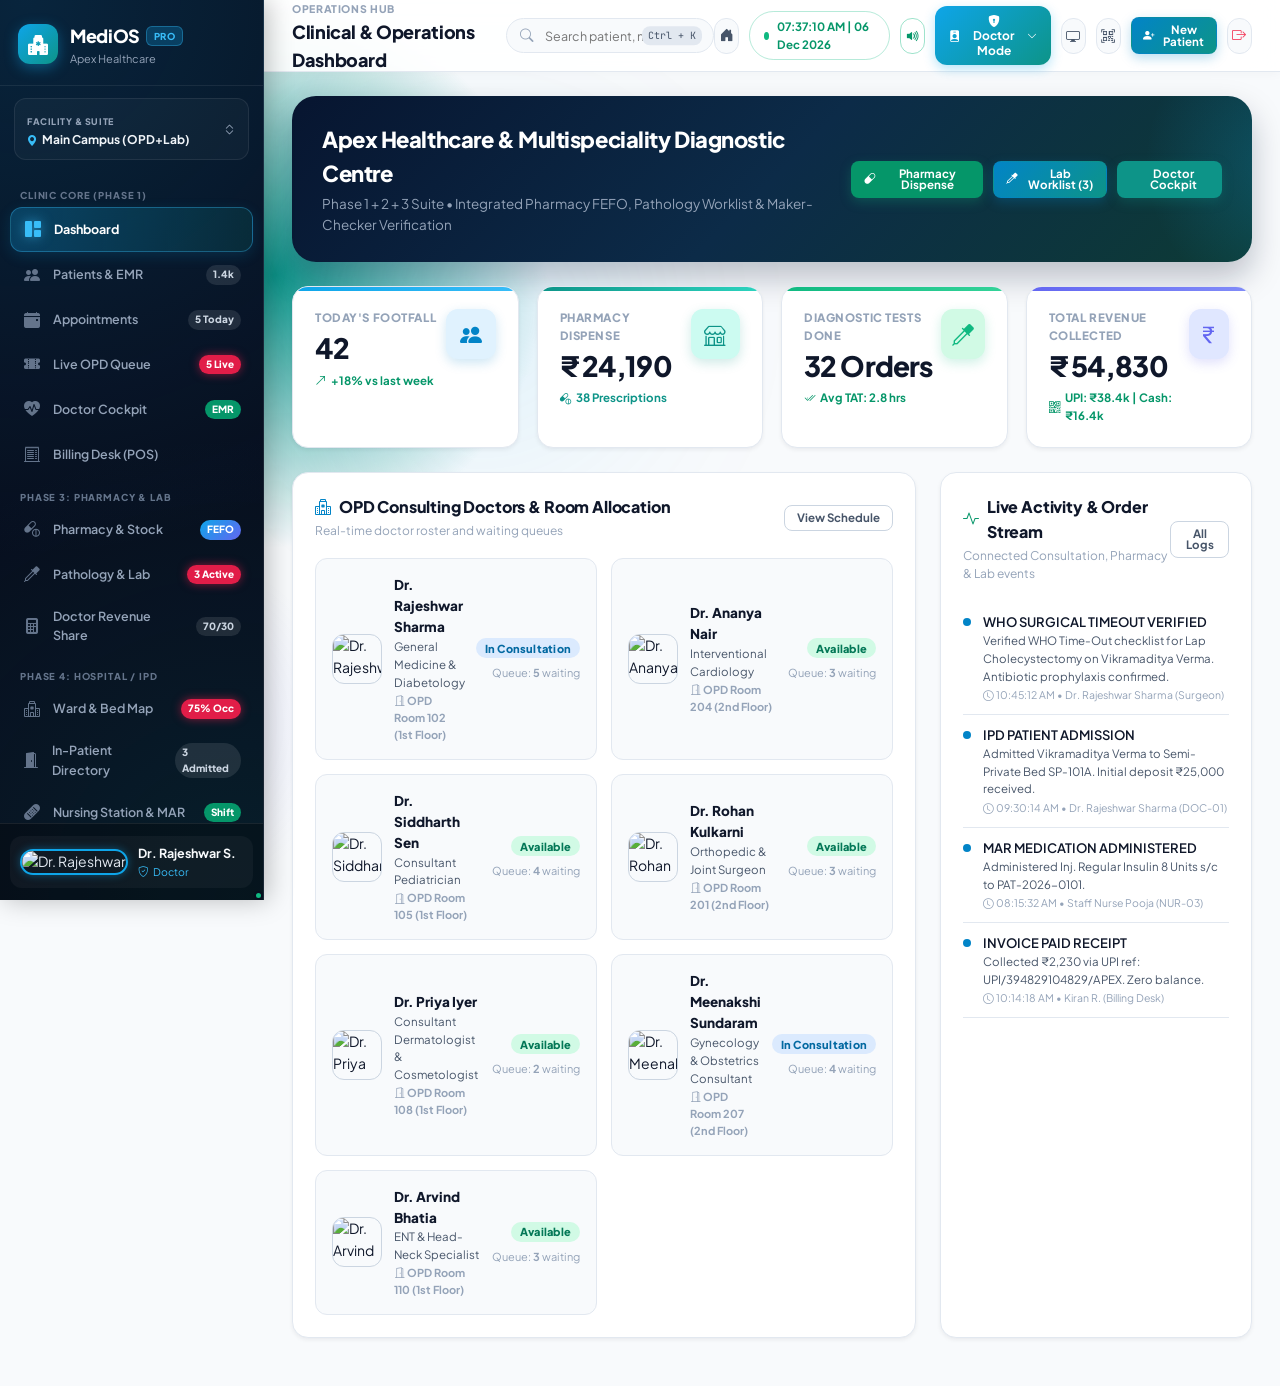
==== commit a920a2ca: "feat: implement Doctor e-Prescription Routing to Medical Stores with Unique 6-Digit Claim Key, Patie" ====
--- a/dashboard.html
+++ b/dashboard.html
@@ -419,7 +419,67 @@
                     </div>
                 </div>
 
-                <!-- Main Pharmacy Workspace -->
+                <!-- e-Prescription Claim & Counter Dispensing Desk (PHA-08) -->
+                <div class="card" style="margin-bottom: 20px; border-top: 3px solid var(--teal-600);">
+                    <div class="card-header" style="flex-wrap: wrap; gap: 12px; justify-content: space-between; align-items: center;">
+                        <div>
+                            <div style="display: flex; align-items: center; gap: 8px;">
+                                <h3 class="card-title"><i class="bi bi-prescription2" style="color: var(--teal-600);"></i> Live Doctor e-Prescription Claim & Dispensing Desk</h3>
+                                <span class="badge badge-green"><i class="bi bi-broadcast"></i> Live Stream</span>
+                            </div>
+                            <p class="card-subtitle">Patients claim medicines at counter using their Unique 6-Digit Claim Key or QR Barcode</p>
+                        </div>
+                        <div style="display: flex; align-items: center; gap: 10px;">
+                            <span style="font-size: 11.5px; color: var(--text-muted); font-weight: 700;">Active Medical Store:</span>
+                            <select class="form-control" id="activePharmacyDeskFilter" style="width: auto; font-size: 12px; font-weight: 700; padding: 6px 12px;" onchange="filterPharmacyOrdersByStore(this.value)">
+                                <option value="all">All Connected Pharmacies</option>
+                                <option value="PHARM-01" selected>Apex Central In-House Pharmacy (Main Campus)</option>
+                                <option value="PHARM-02">Apollo Pharmacy (24x7 Bandra West)</option>
+                                <option value="PHARM-03">MedPlus Chemist (Pali Hill)</option>
+                                <option value="PHARM-04">Wellness Forever (Linking Road)</option>
+                                <option value="PHARM-05">Sanjivani Lifeline (Andheri)</option>
+                            </select>
+                        </div>
+                    </div>
+
+                    <!-- Quick Claim Key Search Bar -->
+                    <div style="padding: 16px 20px; background: var(--bg-main); border-bottom: 1px solid var(--border-subtle); display: flex; gap: 12px; flex-wrap: wrap; align-items: center;">
+                        <div style="position: relative; flex: 1; min-width: 280px;">
+                            <i class="bi bi-key-fill" style="position: absolute; left: 12px; top: 50%; transform: translateY(-50%); color: var(--teal-600); font-size: 16px;"></i>
+                            <input type="text" id="rxClaimKeySearchInput" class="form-control" style="padding-left: 38px; font-weight: 700; height: 42px; font-size: 13.5px;" placeholder="Enter Unique 6-Digit Claim Key (e.g. 749-102), Serial No (e.g. SRL-8849-01), or Phone..." onkeypress="if(event.key === 'Enter') verifyAndClaimPrescriptionByKey()">
+                        </div>
+                        <button class="btn btn-teal" style="height: 42px; font-weight: 800; padding: 0 18px;" onclick="verifyAndClaimPrescriptionByKey()">
+                            <i class="bi bi-shield-check"></i> Verify Key & Dispense
+                        </button>
+                        <button class="btn btn-outline" style="height: 42px;" onclick="openPharmacyQrScannerModal()">
+                            <i class="bi bi-qr-code-scan"></i> Scan Patient QR
+                        </button>
+                    </div>
+
+                    <!-- Incoming Rx Queue Table -->
+                    <div class="table-responsive">
+                        <table class="modern-table">
+                            <thead>
+                                <tr>
+                                    <th>Serial & Rx Number</th>
+                                    <th>Unique Claim Key</th>
+                                    <th>Patient Details</th>
+                                    <th>Prescribed By</th>
+                                    <th>Target Medical Store</th>
+                                    <th>Medicines & Qty</th>
+                                    <th>Amount (₹)</th>
+                                    <th>Pickup / Route Status</th>
+                                    <th>Actions</th>
+                                </tr>
+                            </thead>
+                            <tbody id="pharmacyRxOrdersTableBody">
+                                <!-- Populated dynamically via JS -->
+                            </tbody>
+                        </table>
+                    </div>
+                </div>
+
+                <!-- Main Pharmacy Inventory & FEFO Ledger -->
                 <div class="card">
                     <div class="card-header">
                         <div>
@@ -1325,13 +1385,37 @@
 
                         <div id="emrRxItemsList" class="rx-items-list"></div>
 
-                        <div style="margin-top: 16px; border-top: 1px solid var(--border-subtle); padding-top: 14px;">
-                            <button class="btn btn-teal" style="width: 100%; font-size: 13.5px; padding: 11px;" onclick="lockAndSignPrescription()">
-                                <i class="bi bi-lock-fill"></i> Lock & Sign Prescription
+                        <!-- Target Medical Store / Pharmacy Routing Selector -->
+                        <div style="margin-top: 14px; padding: 12px; background: var(--bg-main); border-radius: var(--radius-md); border: 1.5px solid var(--border-subtle);">
+                            <div style="font-size: 11px; font-weight: 700; color: var(--teal-600); text-transform: uppercase; margin-bottom: 6px; display: flex; justify-content: space-between; align-items: center;">
+                                <span><i class="bi bi-hospital"></i> Route to Medical Store:</span>
+                                <span class="badge badge-green" style="font-size: 9.5px;">Auto Sync</span>
+                            </div>
+                            <select class="form-control" id="emrTargetPharmacySelect" style="font-size: 12px; font-weight: 600; margin-bottom: 8px;">
+                                <option value="PHARM-01" selected>Apex Central In-House Pharmacy (Ground Floor)</option>
+                                <option value="PHARM-02">Apollo Pharmacy (24x7 Bandra Station Road)</option>
+                                <option value="PHARM-03">MedPlus Chemist & Druggist (Pali Hill)</option>
+                                <option value="PHARM-04">Wellness Forever 24x7 Chemist (Linking Road)</option>
+                                <option value="PHARM-05">Sanjivani Lifeline Medical Store (Andheri West)</option>
+                            </select>
+
+                            <div style="display: flex; gap: 8px; font-size: 11.5px;">
+                                <label style="display: flex; align-items: center; gap: 4px; cursor: pointer; font-weight: 600;">
+                                    <input type="radio" name="emrPickupMode" value="Counter Claim with Rx Key" checked> Counter Pickup (Show Rx Key)
+                                </label>
+                                <label style="display: flex; align-items: center; gap: 4px; cursor: pointer; font-weight: 600;">
+                                    <input type="radio" name="emrPickupMode" value="Home Express Delivery"> Home Delivery
+                                </label>
+                            </div>
+                        </div>
+
+                        <div style="margin-top: 14px; border-top: 1px solid var(--border-subtle); padding-top: 12px;">
+                            <button class="btn btn-teal" style="width: 100%; font-size: 13.5px; padding: 11px; font-weight: 800;" onclick="lockSignAndRoutePrescription()">
+                                <i class="bi bi-shield-check"></i> Lock, Sign & Route to Medical Store
                             </button>
-                            <button class="btn btn-outline btn-sm" style="width: 100%; margin-top: 6px;" data-switch-view="pharmacy">
-                                <i class="bi bi-capsule"></i> Send to Pharmacy Counter
-                            </button>
+                            <div style="font-size: 11px; color: var(--text-muted); text-align: center; margin-top: 6px;">
+                                <i class="bi bi-whatsapp" style="color: #25d366;"></i> Instant WhatsApp / SMS Claim Key generated for patient
+                            </div>
                         </div>
                     </div>
                 </div>
@@ -1843,74 +1927,64 @@
      PHASE 3 MODALS: PHARMACY DISPENSE & NABL LAB REPORTS
      ========================================================================== -->
 
-<!-- 1. Pharmacy Dispense Against Prescription Modal (PHA-04) -->
+<!-- 1. Doctor Prescription Dispatch & Patient WhatsApp Notification Modal (PHA-08) -->
+<div class="modal-backdrop" id="prescriptionDispatchModal">
+    <div class="modal-box modal-lg">
+        <div class="modal-header" style="background: linear-gradient(135deg, rgba(13, 148, 136, 0.1), rgba(14, 165, 233, 0.1));">
+            <h3 class="modal-title"><i class="bi bi-shield-check" style="color: var(--teal-600);"></i> e-Prescription Signed & Routed to Medical Store</h3>
+            <button class="modal-close-btn" data-close-modal><i class="bi bi-x"></i></button>
+        </div>
+        <div class="modal-body" id="prescriptionDispatchModalBody">
+            <!-- Populated dynamically via JS -->
+        </div>
+        <div class="modal-footer">
+            <button class="btn btn-outline" data-close-modal>Close</button>
+            <button class="btn btn-teal" onclick="simulateWhatsAppRxSend()">
+                <i class="bi bi-whatsapp"></i> Re-send WhatsApp Alert
+            </button>
+            <button class="btn btn-primary" onclick="switchView('pharmacy'); document.getElementById('prescriptionDispatchModal').classList.remove('active');">
+                <i class="bi bi-capsule-pill"></i> Open Medical Store Counter
+            </button>
+        </div>
+    </div>
+</div>
+
+<!-- 2. Pharmacy Dispense Against Prescription Modal (Dynamic PHA-04) -->
 <div class="modal-backdrop" id="pharmacyDispenseModal">
     <div class="modal-box modal-lg">
         <div class="modal-header">
-            <h3 class="modal-title"><i class="bi bi-capsule-pill" style="color: var(--teal-600);"></i> Pharmacy Dispensing Counter (FEFO Auto-Batch)</h3>
+            <h3 class="modal-title"><i class="bi bi-capsule-pill" style="color: var(--teal-600);"></i> Pharmacy Dispensing Counter (FEFO Auto-Batch & Claim Key Verification)</h3>
             <button class="modal-close-btn" data-close-modal><i class="bi bi-x"></i></button>
         </div>
-        <div class="modal-body">
-            <div style="background: var(--bg-main); padding: 12px 16px; border-radius: var(--radius-md); border: 1px solid var(--border-subtle); margin-bottom: 16px; display: flex; justify-content: space-between; align-items: center;">
-                <div>
-                    <div style="font-weight: 700;">Prescription #RX-2026-0914 • Vikramaditya Verma</div>
-                    <div style="font-size: 11.5px; color: var(--text-muted);">Prescribed by: Dr. Rajeshwar Sharma • MRN-90142</div>
-                </div>
-                <span class="badge badge-green">Ready to Dispense</span>
-            </div>
-
-            <div class="table-responsive">
-                <table class="modern-table">
-                    <thead>
-                        <tr>
-                            <th>Medicine</th>
-                            <th>Auto FEFO Batch</th>
-                            <th>Expiry</th>
-                            <th>Prescribed Qty</th>
-                            <th>MRP / Total</th>
-                        </tr>
-                    </thead>
-                    <tbody>
-                        <tr>
-                            <td><b>Tab. Glycomet GP 1/500</b></td>
-                            <td><span class="batch-chip">GLY-26B04</span></td>
-                            <td>02/2028</td>
-                            <td>60 Tabs</td>
-                            <td><b>₹ 690.00</b></td>
-                        </tr>
-                        <tr>
-                            <td><b>Tab. Telma 40</b></td>
-                            <td><span class="batch-chip">TEL-26D12</span></td>
-                            <td>03/2028</td>
-                            <td>30 Tabs</td>
-                            <td><b>₹ 294.00</b></td>
-                        </tr>
-                        <tr>
-                            <td><b>Tab. Rosuvas 10</b></td>
-                            <td><span class="batch-chip">ROS-26C18</span></td>
-                            <td>02/2028</td>
-                            <td>30 Tabs</td>
-                            <td><b>₹ 492.00</b></td>
-                        </tr>
-                    </tbody>
-                </table>
-            </div>
-
-            <div style="display: flex; justify-content: space-between; align-items: center; margin-top: 18px; padding-top: 14px; border-top: 2px solid var(--border-subtle);">
-                <div>
-                    <div style="font-size: 11px; color: var(--text-muted);">Pharmacist on Duty:</div>
-                    <div style="font-weight: 700; font-size: 13px;">Naveen P. (Reg Pharmacist #MH-PH-8891)</div>
-                </div>
-                <div style="text-align: right;">
-                    <div style="font-size: 11px; color: var(--text-muted);">Total Pharmacy Bill:</div>
-                    <div style="font-size: 22px; font-weight: 900; color: var(--primary-600);">₹ 1,476.00</div>
-                </div>
-            </div>
+        <div class="modal-body" id="pharmacyDispenseModalBody">
+            <!-- Populated dynamically via JS -->
         </div>
         <div class="modal-footer">
             <button class="btn btn-outline" data-close-modal>Cancel</button>
-            <button class="btn btn-teal btn-lg" onclick="completePharmacyDispense()">
-                <i class="bi bi-bag-check-fill"></i> Dispense & Deduct Inventory
+            <button class="btn btn-teal btn-lg" id="confirmDispenseActionBtn" onclick="completePharmacyDispense()">
+                <i class="bi bi-bag-check-fill"></i> Verify Key, Dispense & Deduct Stock
+            </button>
+        </div>
+    </div>
+</div>
+
+<!-- 3. Pharmacy QR Scanner Modal -->
+<div class="modal-backdrop" id="pharmacyQrScannerModal">
+    <div class="modal-box">
+        <div class="modal-header">
+            <h3 class="modal-title"><i class="bi bi-qr-code-scan" style="color: var(--teal-600);"></i> Scan Patient Rx QR Barcode</h3>
+            <button class="modal-close-btn" data-close-modal><i class="bi bi-x"></i></button>
+        </div>
+        <div class="modal-body" style="text-align: center;">
+            <div style="width: 140px; height: 140px; margin: 0 auto 12px; background: white; padding: 8px; border-radius: 12px; border: 2px solid var(--border-medium);">
+                <img src="https://api.qrserver.com/v1/create-qr-code/?size=130x130&data=MEDIOS-RX-CLAIM-749102" alt="QR" style="width: 100%; height: 100%;">
+            </div>
+            <p style="font-size: 12.5px; color: var(--text-muted);">Simulate counter barcode scanner reading the patient's smartphone prescription pass.</p>
+            <input type="text" id="simulatedScanKeyInput" class="form-control" value="749-102" style="font-weight: 800; text-align: center; font-size: 18px; color: var(--teal-600); margin-top: 10px;">
+        </div>
+        <div class="modal-footer">
+            <button class="btn btn-teal" onclick="submitSimulatedQrScan()">
+                <i class="bi bi-check-circle"></i> Scan & Open Prescription
             </button>
         </div>
     </div>
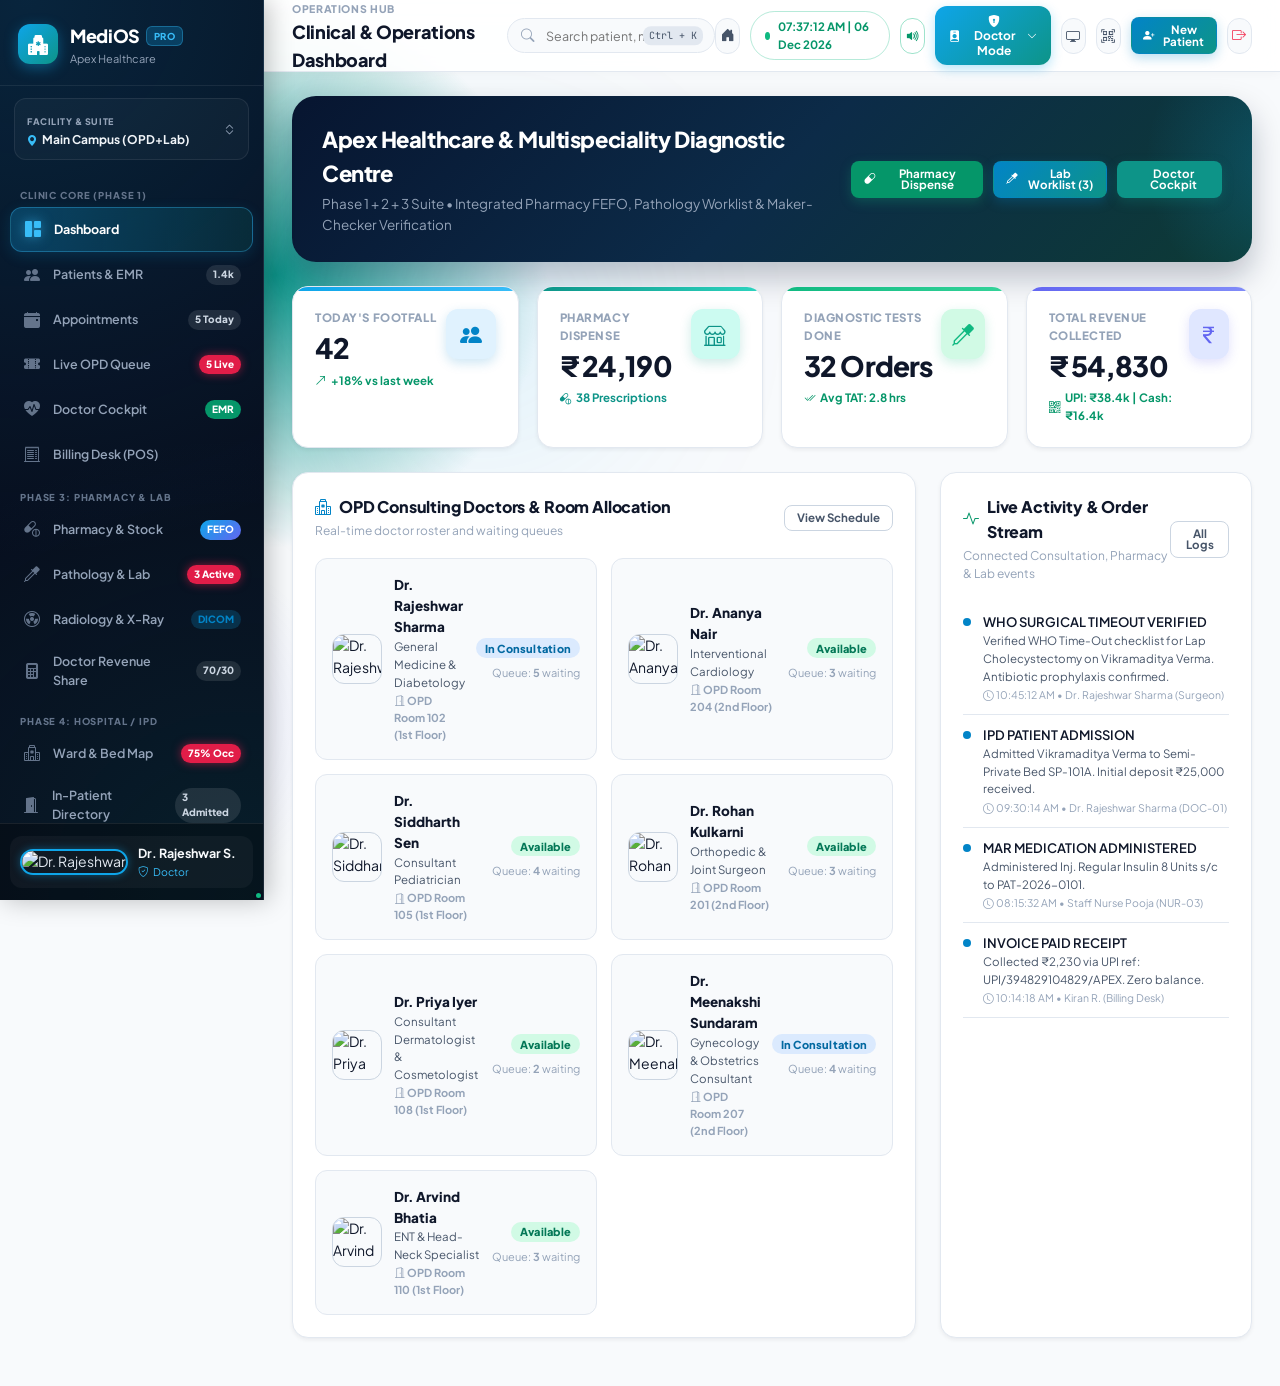
==== commit e5c37574: "feat: Pathology Lab and Radiology X-Ray modules with Unique Claim Key routing and DICOM review" ====
--- a/dashboard.html
+++ b/dashboard.html
@@ -98,6 +98,12 @@
                 <i class="bi bi-eyedropper"></i>
                 <span>Pathology & Lab</span>
                 <span class="nav-badge pulse-red">3 Active</span>
+            </div>
+
+            <div class="nav-item" data-view="radiology">
+                <i class="bi bi-radioactive"></i>
+                <span>Radiology & X-Ray</span>
+                <span class="nav-badge" style="background: rgba(14, 165, 233, 0.2); color: #0284c7; font-weight: 800;">DICOM</span>
             </div>
 
             <div class="nav-item" data-view="payouts">
@@ -553,21 +559,45 @@
                         <div>
                             <div style="font-size: 11px; font-weight: 700; color: var(--text-muted); text-transform: uppercase;">Laboratory Director</div>
                             <div style="font-size: 13.5px; font-weight: 800; color: var(--primary-600);">Dr. Meera Kulkarni</div>
-                            <div style="font-size: 10.5px; color: var(--text-muted);">MD Pathology (MMC-2010)</div>
+                            <div style="font-size: 10.5px; color: var(--text-muted);">MD Pathology • NABL Signatory</div>
                         </div>
                         <i class="bi bi-award-fill" style="font-size: 28px; color: var(--indigo-500);"></i>
                     </div>
                 </div>
 
-                <!-- Lab Active Worklist -->
-                <div class="card">
-                    <div class="card-header">
-                        <div>
-                            <h3 class="card-title"><i class="bi bi-clipboard2-pulse-fill" style="color: var(--primary-600);"></i> Pathology & Radiology Active Worklist</h3>
-                            <p class="card-subtitle">Sample Barcode tracking, Result Entry and Maker-Checker Verification Desk</p>
-                        </div>
-                        <button class="btn btn-outline btn-sm" onclick="renderLabWorklist()">
-                            <i class="bi bi-arrow-clockwise"></i> Refresh Worklist
+                <!-- Lab Active Worklist Card -->
+                <div class="card" style="margin-bottom: 20px; border-top: 3px solid var(--primary-600);">
+                    <div class="card-header" style="flex-wrap: wrap; gap: 12px; justify-content: space-between; align-items: center;">
+                        <div>
+                            <div style="display: flex; align-items: center; gap: 8px;">
+                                <h3 class="card-title"><i class="bi bi-eyedropper" style="color: var(--primary-600);"></i> Live Pathology Lab Orders & Sample Collection Desk</h3>
+                                <span class="badge badge-green"><i class="bi bi-broadcast"></i> Live Queue</span>
+                            </div>
+                            <p class="card-subtitle">Verify patient sample collection using Unique 6-Digit Claim Key or Barcode, enter analyzer results and sign NABL report</p>
+                        </div>
+                        <div style="display: flex; align-items: center; gap: 10px;">
+                            <span style="font-size: 11.5px; color: var(--text-muted); font-weight: 700;">Active Diagnostic Lab:</span>
+                            <select class="form-control" id="activeLabDeskFilter" style="width: auto; font-size: 12px; font-weight: 700; padding: 6px 12px;" onchange="filterLabOrdersByCenter(this.value)">
+                                <option value="all">All Connected Diagnostic Labs</option>
+                                <option value="LAB-CTR-01" selected>Apex Central Pathology & NABL Lab (Main Campus)</option>
+                                <option value="LAB-CTR-02">Dr. Lal PathLabs (Bandra West)</option>
+                                <option value="LAB-CTR-03">Metropolis Healthcare (Pali Hill)</option>
+                                <option value="LAB-CTR-04">Thyrocare Processing Hub (SV Road)</option>
+                            </select>
+                        </div>
+                    </div>
+
+                    <!-- Quick Claim Key Search Bar -->
+                    <div style="padding: 16px 20px; background: var(--bg-main); border-bottom: 1px solid var(--border-subtle); display: flex; gap: 12px; flex-wrap: wrap; align-items: center;">
+                        <div style="position: relative; flex: 1; min-width: 280px;">
+                            <i class="bi bi-key-fill" style="position: absolute; left: 12px; top: 50%; transform: translateY(-50%); color: var(--primary-600); font-size: 16px;"></i>
+                            <input type="text" id="labClaimKeySearchInput" class="form-control" style="padding-left: 38px; font-weight: 700; height: 42px; font-size: 13.5px;" placeholder="Enter Unique 6-Digit Lab Key (e.g. 894-210), Serial No (e.g. LAB-SRL-8849-01), or Phone..." onkeypress="if(event.key === 'Enter') verifyAndClaimLabOrderByKey()">
+                        </div>
+                        <button class="btn btn-primary" style="height: 42px; font-weight: 800; padding: 0 18px;" onclick="verifyAndClaimLabOrderByKey()">
+                            <i class="bi bi-shield-check"></i> Verify Key & Collect Sample
+                        </button>
+                        <button class="btn btn-outline" style="height: 42px;" onclick="openLabQrScannerModal()">
+                            <i class="bi bi-qr-code-scan"></i> Scan Patient QR
                         </button>
                     </div>
 
@@ -575,17 +605,119 @@
                         <table class="modern-table">
                             <thead>
                                 <tr>
-                                    <th>Sample Barcode & Order</th>
+                                    <th>Serial & Order ID</th>
+                                    <th>Unique Claim Key</th>
                                     <th>Patient Details</th>
                                     <th>Test Requested</th>
-                                    <th>Category & Tube Top</th>
+                                    <th>Target Pathology Lab</th>
+                                    <th>Category & Specimen Tube</th>
                                     <th>Sample Status</th>
-                                    <th>Verification State</th>
+                                    <th>Maker-Checker Verification</th>
                                     <th>Actions</th>
                                 </tr>
                             </thead>
                             <tbody id="labWorklistTableBody">
-                                <!-- Populated dynamically -->
+                                <!-- Populated dynamically via JS -->
+                            </tbody>
+                        </table>
+                    </div>
+                </div>
+            </section>
+
+
+            <!-- ==================================================================
+                 PHASE 3 VIEW 3: RADIOLOGY, X-RAY & IMAGING SUITE (M12, RAD-01 - 06)
+                 ================================================================== -->
+            <section class="view-section" id="view-radiology">
+                <!-- Radiology Overview Bar -->
+                <div class="queue-summary-bar">
+                    <div class="queue-metric-box">
+                        <div>
+                            <div style="font-size: 11px; font-weight: 700; color: var(--text-muted); text-transform: uppercase;">Total Scans Today</div>
+                            <div style="font-size: 22px; font-weight: 800; color: var(--text-primary);">18 Scans</div>
+                        </div>
+                        <i class="bi bi-radioactive" style="font-size: 28px; color: #0284c7;"></i>
+                    </div>
+
+                    <div class="queue-metric-box">
+                        <div>
+                            <div style="font-size: 11px; font-weight: 700; color: var(--amber-600); text-transform: uppercase;">Pending Radiologist Sign</div>
+                            <div style="font-size: 22px; font-weight: 800; color: var(--amber-600);">1 Ready Review</div>
+                        </div>
+                        <i class="bi bi-person-video2" style="font-size: 28px; color: var(--amber-500);"></i>
+                    </div>
+
+                    <div class="queue-metric-box">
+                        <div>
+                            <div style="font-size: 11px; font-weight: 700; color: var(--emerald-600); text-transform: uppercase;">Reports Signed & Released</div>
+                            <div style="font-size: 22px; font-weight: 800; color: var(--emerald-600);">17 Released</div>
+                        </div>
+                        <i class="bi bi-file-earmark-check-fill" style="font-size: 28px; color: var(--emerald-500);"></i>
+                    </div>
+
+                    <div class="queue-metric-box">
+                        <div>
+                            <div style="font-size: 11px; font-weight: 700; color: var(--text-muted); text-transform: uppercase;">Chief Radiologist (AERB)</div>
+                            <div style="font-size: 13.5px; font-weight: 800; color: #0284c7;">Dr. Hemant Joshi</div>
+                            <div style="font-size: 10.5px; color: var(--text-muted);">MD Radiology • Reg #AERB-9912</div>
+                        </div>
+                        <i class="bi bi-shield-check" style="font-size: 28px; color: var(--teal-600);"></i>
+                    </div>
+                </div>
+
+                <!-- Radiology Worklist Card -->
+                <div class="card" style="margin-bottom: 20px; border-top: 3px solid #0284c7;">
+                    <div class="card-header" style="flex-wrap: wrap; gap: 12px; justify-content: space-between; align-items: center;">
+                        <div>
+                            <div style="display: flex; align-items: center; gap: 8px;">
+                                <h3 class="card-title"><i class="bi bi-film" style="color: #0284c7;"></i> Live Radiology, Digital X-Ray & Imaging Queue</h3>
+                                <span class="badge badge-purple"><i class="bi bi-broadcast"></i> DICOM Integrated</span>
+                            </div>
+                            <p class="card-subtitle">Claim imaging orders via 6-digit key, execute scan, review high-resolution DICOM films & release AERB reports</p>
+                        </div>
+                        <div style="display: flex; align-items: center; gap: 10px;">
+                            <span style="font-size: 11.5px; color: var(--text-muted); font-weight: 700;">Active Imaging Centre:</span>
+                            <select class="form-control" id="activeRadiologyCenterFilter" style="width: auto; font-size: 12px; font-weight: 700; padding: 6px 12px;" onchange="filterRadiologyOrdersByCenter(this.value)">
+                                <option value="all">All Connected Imaging Centres</option>
+                                <option value="RAD-CTR-01" selected>Apex Central Digital X-Ray & Imaging Suite (Ground Floor)</option>
+                                <option value="RAD-CTR-02">Mahajan Imaging & Diagnostic Scan Centre (Bandra Hub)</option>
+                                <option value="RAD-CTR-03">Suburban Diagnostics MRI & CT Hub (Linking Road)</option>
+                                <option value="RAD-CTR-04">NM Medical Radiology & Ultrasound Center (Santacruz)</option>
+                            </select>
+                        </div>
+                    </div>
+
+                    <!-- Quick Claim Key Search Bar -->
+                    <div style="padding: 16px 20px; background: var(--bg-main); border-bottom: 1px solid var(--border-subtle); display: flex; gap: 12px; flex-wrap: wrap; align-items: center;">
+                        <div style="position: relative; flex: 1; min-width: 280px;">
+                            <i class="bi bi-key-fill" style="position: absolute; left: 12px; top: 50%; transform: translateY(-50%); color: #0284c7; font-size: 16px;"></i>
+                            <input type="text" id="radiologyClaimKeySearchInput" class="form-control" style="padding-left: 38px; font-weight: 700; height: 42px; font-size: 13.5px;" placeholder="Enter Unique 6-Digit Radiology Key (e.g. 412-880), Serial No (e.g. RAD-SRL-2026-01), or Phone..." onkeypress="if(event.key === 'Enter') verifyAndClaimRadiologyOrderByKey()">
+                        </div>
+                        <button class="btn btn-primary" style="height: 42px; font-weight: 800; padding: 0 18px; background: #0284c7; border-color: #0284c7;" onclick="verifyAndClaimRadiologyOrderByKey()">
+                            <i class="bi bi-shield-check"></i> Verify Key & Open DICOM
+                        </button>
+                        <button class="btn btn-outline" style="height: 42px;" onclick="openRadiologyQrScannerModal()">
+                            <i class="bi bi-qr-code-scan"></i> Scan Patient QR
+                        </button>
+                    </div>
+
+                    <div class="table-responsive">
+                        <table class="modern-table">
+                            <thead>
+                                <tr>
+                                    <th>Serial & Scan ID</th>
+                                    <th>Unique Claim Key</th>
+                                    <th>Patient Details</th>
+                                    <th>Modality & Body Region</th>
+                                    <th>Target Imaging Centre</th>
+                                    <th>Clinical Indication</th>
+                                    <th>Scan Status</th>
+                                    <th>Amount (₹)</th>
+                                    <th>Actions</th>
+                                </tr>
+                            </thead>
+                            <tbody id="radiologyWorklistTableBody">
+                                <!-- Populated dynamically via JS -->
                             </tbody>
                         </table>
                     </div>
@@ -1346,19 +1478,65 @@
                             </select>
                         </div>
 
+                        <!-- Pathology Lab Diagnostic Orders & Routing -->
+                        <div class="clinical-section" style="border-left: 3px solid var(--indigo-600);">
+                            <div class="clinical-section-title">
+                                <span><i class="bi bi-eyedropper" style="color: var(--indigo-600);"></i> Pathology Diagnostic Lab Tests (M11)</span>
+                                <span class="badge badge-purple" style="font-size: 10px;"><i class="bi bi-broadcast"></i> NABL Auto-Route</span>
+                            </div>
+                            <div class="form-row" id="emrLabOrdersGrid" style="margin-bottom: 10px;"></div>
+
+                            <div style="background: var(--bg-main); padding: 10px 12px; border-radius: var(--radius-sm); border: 1px solid var(--border-subtle); margin-top: 8px;">
+                                <div style="display: flex; justify-content: space-between; align-items: center; margin-bottom: 6px;">
+                                    <span style="font-size: 11px; font-weight: 700; color: var(--indigo-700); text-transform: uppercase;">
+                                        <i class="bi bi-geo-alt-fill"></i> Target Pathology Lab:
+                                    </span>
+                                    <span style="font-size: 10px; color: var(--text-muted);">Unique Claim Key on Routing</span>
+                                </div>
+                                <select class="form-control" id="emrTargetLabSelect" style="font-size: 12px; font-weight: 600; margin-bottom: 8px;">
+                                    <option value="LAB-CTR-01" selected>Apex Central Pathology & NABL Lab (Main Campus)</option>
+                                    <option value="LAB-CTR-02">Dr. Lal PathLabs (Bandra West Station)</option>
+                                    <option value="LAB-CTR-03">Metropolis Healthcare Diagnostics (Pali Hill)</option>
+                                    <option value="LAB-CTR-04">Thyrocare Processing Hub (SV Road)</option>
+                                </select>
+                                <button class="btn btn-primary btn-sm" style="width: 100%; font-size: 12px; font-weight: 700;" onclick="lockSignAndRouteLabOrder()">
+                                    <i class="bi bi-send-check-fill"></i> Lock, Sign & Route to Pathology Lab
+                                </button>
+                            </div>
+                        </div>
+
+                        <!-- Radiology & Digital X-Ray Imaging Orders & Routing -->
+                        <div class="clinical-section" style="border-left: 3px solid #0284c7;">
+                            <div class="clinical-section-title">
+                                <span><i class="bi bi-radioactive" style="color: #0284c7;"></i> Radiology, Digital X-Ray & Imaging (M12)</span>
+                                <span class="badge badge-blue" style="font-size: 10px;"><i class="bi bi-broadcast"></i> AERB / DICOM</span>
+                            </div>
+                            <div class="form-row" id="emrRadiologyOrdersGrid" style="margin-bottom: 10px;"></div>
+
+                            <div style="background: var(--bg-main); padding: 10px 12px; border-radius: var(--radius-sm); border: 1px solid var(--border-subtle); margin-top: 8px;">
+                                <div style="display: flex; justify-content: space-between; align-items: center; margin-bottom: 6px;">
+                                    <span style="font-size: 11px; font-weight: 700; color: #0284c7; text-transform: uppercase;">
+                                        <i class="bi bi-geo-alt-fill"></i> Target Imaging Centre:
+                                    </span>
+                                    <span style="font-size: 10px; color: var(--text-muted);">Unique Claim Key on Routing</span>
+                                </div>
+                                <select class="form-control" id="emrTargetRadiologySelect" style="font-size: 12px; font-weight: 600; margin-bottom: 8px;">
+                                    <option value="RAD-CTR-01" selected>Apex Central Digital X-Ray Suite (Ground Floor)</option>
+                                    <option value="RAD-CTR-02">Mahajan Imaging & Diagnostic Scan Centre (Bandra Hub)</option>
+                                    <option value="RAD-CTR-03">Suburban Diagnostics MRI & CT Hub (Linking Road)</option>
+                                    <option value="RAD-CTR-04">NM Medical Radiology & Ultrasound Center (Santacruz)</option>
+                                </select>
+                                <button class="btn btn-primary btn-sm" style="width: 100%; font-size: 12px; font-weight: 700; background: #0284c7; border-color: #0284c7;" onclick="lockSignAndRouteRadiologyOrder()">
+                                    <i class="bi bi-send-check-fill"></i> Lock, Sign & Route to Radiology Centre
+                                </button>
+                            </div>
+                        </div>
+
                         <div class="clinical-section">
                             <div class="clinical-section-title">
-                                <span><i class="bi bi-eyedropper" style="color: var(--indigo-600);"></i> Diagnostic Pathology & Lab Orders (M11)</span>
-                                <span style="font-size: 11px; color: var(--emerald-600); font-weight: 700;">Auto-routes to Lab Worklist</span>
-                            </div>
-                            <div class="form-row" id="emrLabOrdersGrid"></div>
-                        </div>
-
-                        <div class="clinical-section">
-                            <div class="clinical-section-title">
-                                <span><i class="bi bi-card-text" style="color: var(--emerald-600);"></i> Clinical Advice & Instructions</span>
-                            </div>
-                            <textarea id="emrClinicalAdvice" class="form-control" rows="2" placeholder="Lifestyle advice, diet restrictions..."></textarea>
+                                <span><i class="bi bi-card-text" style="color: var(--emerald-600);"></i> Clinical Advice & Lifestyle Instructions</span>
+                            </div>
+                            <textarea id="emrClinicalAdvice" class="form-control" rows="2" placeholder="Lifestyle advice, diet restrictions, fasting or scan prep notes..."></textarea>
                         </div>
                     </div>
 
@@ -2737,6 +2915,160 @@
     </div>
 </div>
 
+<!-- Modal 13: Doctor Pathology Lab Order Dispatch & WhatsApp Simulator -->
+<div class="modal-backdrop" id="labOrderDispatchModal">
+    <div class="modal-box modal-lg">
+        <div class="modal-header" style="background: linear-gradient(135deg, rgba(79, 70, 229, 0.08), rgba(99, 102, 241, 0.04));">
+            <div>
+                <h3 class="modal-title" style="color: var(--primary-600);"><i class="bi bi-patch-check-fill"></i> Pathology Lab Order Locked & Routed (NABL)</h3>
+                <p class="card-subtitle" style="margin: 2px 0 0 0;">Unique 6-Digit Claim Key generated & pushed to selected Diagnostic Lab worklist</p>
+            </div>
+            <button class="modal-close-btn" data-close-modal><i class="bi bi-x"></i></button>
+        </div>
+        <div class="modal-body" id="labOrderDispatchModalBody">
+            <!-- Populated dynamically via JS -->
+        </div>
+        <div class="modal-footer" style="justify-content: space-between; flex-wrap: wrap; gap: 10px;">
+            <button class="btn btn-outline" onclick="simulateWhatsAppLabSend()">
+                <i class="bi bi-whatsapp" style="color: #25d366;"></i> Re-send WhatsApp to Patient
+            </button>
+            <div style="display: flex; gap: 10px;">
+                <button class="btn btn-outline" data-close-modal>Close</button>
+                <button class="btn btn-primary" onclick="window.print()">
+                    <i class="bi bi-printer-fill"></i> Print Requisition Slip
+                </button>
+                <button class="btn btn-emerald" onclick="document.getElementById('labOrderDispatchModal').classList.remove('active'); switchView('lab');">
+                    <i class="bi bi-eyedropper"></i> Open Lab Worklist Desk
+                </button>
+            </div>
+        </div>
+    </div>
+</div>
+
+<!-- Modal 14: Doctor Radiology & X-Ray Order Dispatch & WhatsApp Simulator -->
+<div class="modal-backdrop" id="radiologyDispatchModal">
+    <div class="modal-box modal-lg">
+        <div class="modal-header" style="background: linear-gradient(135deg, rgba(2, 132, 199, 0.08), rgba(14, 165, 233, 0.04));">
+            <div>
+                <h3 class="modal-title" style="color: #0284c7;"><i class="bi bi-patch-check-fill"></i> Radiology & X-Ray Order Locked & Routed (AERB)</h3>
+                <p class="card-subtitle" style="margin: 2px 0 0 0;">Unique 6-Digit Claim Key generated & pushed to selected Scan Centre worklist</p>
+            </div>
+            <button class="modal-close-btn" data-close-modal><i class="bi bi-x"></i></button>
+        </div>
+        <div class="modal-body" id="radiologyDispatchModalBody">
+            <!-- Populated dynamically via JS -->
+        </div>
+        <div class="modal-footer" style="justify-content: space-between; flex-wrap: wrap; gap: 10px;">
+            <button class="btn btn-outline" onclick="simulateWhatsAppRadiologySend()">
+                <i class="bi bi-whatsapp" style="color: #25d366;"></i> Re-send WhatsApp to Patient
+            </button>
+            <div style="display: flex; gap: 10px;">
+                <button class="btn btn-outline" data-close-modal>Close</button>
+                <button class="btn btn-primary" style="background: #0284c7; border-color: #0284c7;" onclick="window.print()">
+                    <i class="bi bi-printer-fill"></i> Print Imaging Slip
+                </button>
+                <button class="btn btn-emerald" onclick="document.getElementById('radiologyDispatchModal').classList.remove('active'); switchView('radiology');">
+                    <i class="bi bi-film"></i> Open Radiology Suite
+                </button>
+            </div>
+        </div>
+    </div>
+</div>
+
+<!-- Modal 15: Interactive DICOM Viewer & Radiologist Reporting Modal -->
+<div class="modal-backdrop" id="radiologyViewerModal">
+    <div class="modal-box modal-xl" style="max-width: 1080px;">
+        <div class="modal-header" style="background: #090d16; color: #f8fafc; border-bottom: 1px solid #1e293b;">
+            <div style="display: flex; align-items: center; gap: 10px;">
+                <span class="badge" style="background: #0284c7; color: #ffffff; font-weight: 800;">DICOM 3.0</span>
+                <h3 class="modal-title" style="color: #f8fafc;" id="dicomViewerModalTitle">Radiology Imaging & DICOM Film Review</h3>
+            </div>
+            <button class="modal-close-btn" style="color: #94a3b8;" data-close-modal><i class="bi bi-x"></i></button>
+        </div>
+        <div class="modal-body" id="radiologyViewerModalBody" style="background: #020617; color: #f8fafc; padding: 20px;">
+            <!-- Populated dynamically via JS -->
+        </div>
+        <div class="modal-footer" style="background: #090d16; border-top: 1px solid #1e293b; justify-content: space-between;">
+            <div style="font-size: 11.5px; color: #64748b;">
+                <i class="bi bi-shield-check" style="color: #10b981;"></i> AERB Diagnostic Radiation Safety Compliant • 256-bit Digital Signature
+            </div>
+            <div style="display: flex; gap: 10px;" id="radiologyViewerFooterButtons">
+                <button class="btn btn-outline" style="border-color: #334155; color: #cbd5e1;" data-close-modal>Close</button>
+                <button class="btn btn-primary" id="releaseRadiologyReportActionBtn" style="background: #0284c7; border-color: #0284c7;" onclick="verifyAndReleaseRadiologyReport()">
+                    <i class="bi bi-file-earmark-check-fill"></i> Sign & Release Official Report
+                </button>
+            </div>
+        </div>
+    </div>
+</div>
+
+<!-- Modal 16: Phlebotomist Sample Collection Desk Modal -->
+<div class="modal-backdrop" id="labPhlebotomyModal">
+    <div class="modal-box">
+        <div class="modal-header">
+            <h3 class="modal-title"><i class="bi bi-eyedropper" style="color: var(--primary-600);"></i> Phlebotomy Sample Collection & Barcode Desk</h3>
+            <button class="modal-close-btn" data-close-modal><i class="bi bi-x"></i></button>
+        </div>
+        <div class="modal-body" id="labPhlebotomyModalBody">
+            <!-- Populated dynamically via JS -->
+        </div>
+        <div class="modal-footer">
+            <button class="btn btn-outline" data-close-modal>Cancel</button>
+            <button class="btn btn-primary" onclick="confirmSampleCollectionAction()"><i class="bi bi-upc-scan"></i> Confirm Sample & Print Barcode</button>
+        </div>
+    </div>
+</div>
+
+<!-- Modal 17: Pathology Lab QR Scanner Simulation -->
+<div class="modal-backdrop" id="labQrScannerModal">
+    <div class="modal-box">
+        <div class="modal-header">
+            <h3 class="modal-title"><i class="bi bi-qr-code-scan" style="color: var(--primary-600);"></i> Scan Patient Lab Order QR Code</h3>
+            <button class="modal-close-btn" data-close-modal><i class="bi bi-x"></i></button>
+        </div>
+        <div class="modal-body" style="text-align: center; padding: 24px;">
+            <div style="border: 2px dashed var(--primary-600); border-radius: 12px; padding: 30px; background: rgba(79, 70, 229, 0.03); margin-bottom: 20px;">
+                <i class="bi bi-upc-scan" style="font-size: 54px; color: var(--primary-600);"></i>
+                <div style="margin-top: 12px; font-weight: 700; color: var(--text-primary);">Point Camera at Patient's WhatsApp / Prescription QR</div>
+                <div style="font-size: 12px; color: var(--text-muted); margin-top: 4px;">Simulates hardware 2D barcode scanner feed</div>
+            </div>
+            <div class="form-group" style="text-align: left;">
+                <label class="form-label">Simulate Scanned Lab Key / Barcode:</label>
+                <input type="text" id="simulatedLabScanKeyInput" class="form-control" value="894-210" placeholder="e.g. 894-210">
+            </div>
+        </div>
+        <div class="modal-footer">
+            <button class="btn btn-outline" data-close-modal>Cancel</button>
+            <button class="btn btn-primary" onclick="submitSimulatedLabQrScan()"><i class="bi bi-check2-circle"></i> Submit Scanned Key</button>
+        </div>
+    </div>
+</div>
+
+<!-- Modal 18: Radiology QR Scanner Simulation -->
+<div class="modal-backdrop" id="radiologyQrScannerModal">
+    <div class="modal-box">
+        <div class="modal-header">
+            <h3 class="modal-title"><i class="bi bi-qr-code-scan" style="color: #0284c7;"></i> Scan Patient Radiology Order QR Code</h3>
+            <button class="modal-close-btn" data-close-modal><i class="bi bi-x"></i></button>
+        </div>
+        <div class="modal-body" style="text-align: center; padding: 24px;">
+            <div style="border: 2px dashed #0284c7; border-radius: 12px; padding: 30px; background: rgba(2, 132, 199, 0.03); margin-bottom: 20px;">
+                <i class="bi bi-film" style="font-size: 54px; color: #0284c7;"></i>
+                <div style="margin-top: 12px; font-weight: 700; color: var(--text-primary);">Point Camera at Patient's Radiology Slip / WhatsApp QR</div>
+                <div style="font-size: 12px; color: var(--text-muted); margin-top: 4px;">Simulates hardware scanner in X-Ray / CT scan control room</div>
+            </div>
+            <div class="form-group" style="text-align: left;">
+                <label class="form-label">Simulate Scanned Radiology Key / Serial:</label>
+                <input type="text" id="simulatedRadiologyScanKeyInput" class="form-control" value="412-880" placeholder="e.g. 412-880">
+            </div>
+        </div>
+        <div class="modal-footer">
+            <button class="btn btn-outline" data-close-modal>Cancel</button>
+            <button class="btn btn-primary" style="background: #0284c7; border-color: #0284c7;" onclick="submitSimulatedRadiologyQrScan()"><i class="bi bi-check2-circle"></i> Submit Scanned Key</button>
+        </div>
+    </div>
+</div>
+
 <div class="modal-backdrop" id="roleSwitcherModal">
     <div class="modal-box">
         <div class="modal-header"><h3 class="modal-title">Switch Role & Workspace Mode (RBAC)</h3><button class="modal-close-btn" data-close-modal><i class="bi bi-x"></i></button></div>
@@ -2749,6 +3081,7 @@
                 <div class="card" style="padding: 10px; cursor: pointer;" onclick="switchAppRole('IPD Coordinator')"><b><i class="bi bi-door-open"></i> IPD Admission & Bed Coordinator</b></div>
                 <div class="card" style="padding: 10px; cursor: pointer;" onclick="switchAppRole('Pharmacist')"><b><i class="bi bi-capsule"></i> Chief Pharmacist</b></div>
                 <div class="card" style="padding: 10px; cursor: pointer;" onclick="switchAppRole('Pathologist')"><b><i class="bi bi-eyedropper"></i> Consultant Pathologist (Lab Director)</b></div>
+                <div class="card" style="padding: 10px; cursor: pointer;" onclick="switchAppRole('Radiologist')"><b><i class="bi bi-radioactive"></i> Consultant Radiologist (AERB)</b></div>
                 <div class="card" style="padding: 10px; cursor: pointer;" onclick="switchAppRole('Billing Executive')"><b><i class="bi bi-cash-coin"></i> Billing & Cashier Desk</b></div>
             </div>
         </div>
--- a/css/style.css
+++ b/css/style.css
@@ -3121,6 +3121,39 @@
     .wizard-step-line { display: none; }
 }
 
+/* ==========================================================================
+   Radiology DICOM 3.0 Viewer & Pathology Phlebotomy Enhancements
+   ========================================================================== */
+.rx-claim-key-pill {
+    transition: all 0.2s ease;
+    cursor: default;
+}
+.rx-claim-key-pill:hover {
+    transform: scale(1.04);
+    box-shadow: 0 2px 8px rgba(2, 132, 199, 0.2);
+}
+
+.sample-tube-indicator {
+    width: 14px;
+    height: 14px;
+    border-radius: 50%;
+    display: inline-block;
+    box-shadow: 0 0 0 2px rgba(255, 255, 255, 0.8), 0 2px 4px rgba(0, 0, 0, 0.15);
+}
+.sample-tube-indicator.tube-purple {
+    background: linear-gradient(135deg, #a855f7, #7e22ce);
+}
+.sample-tube-indicator.tube-red {
+    background: linear-gradient(135deg, #f43f5e, #be123c);
+}
+.sample-tube-indicator.tube-grey {
+    background: linear-gradient(135deg, #94a3b8, #475569);
+}
+
+#dicomImageWrapper:hover #dicomActiveFilmImg {
+    transform: scale(1.02);
+}
+
 /* Responsive */
 @media (max-width: 1200px) {
     .kpi-grid { grid-template-columns: repeat(2, 1fr); }
@@ -3138,3 +3171,4 @@
 }
 
 
+
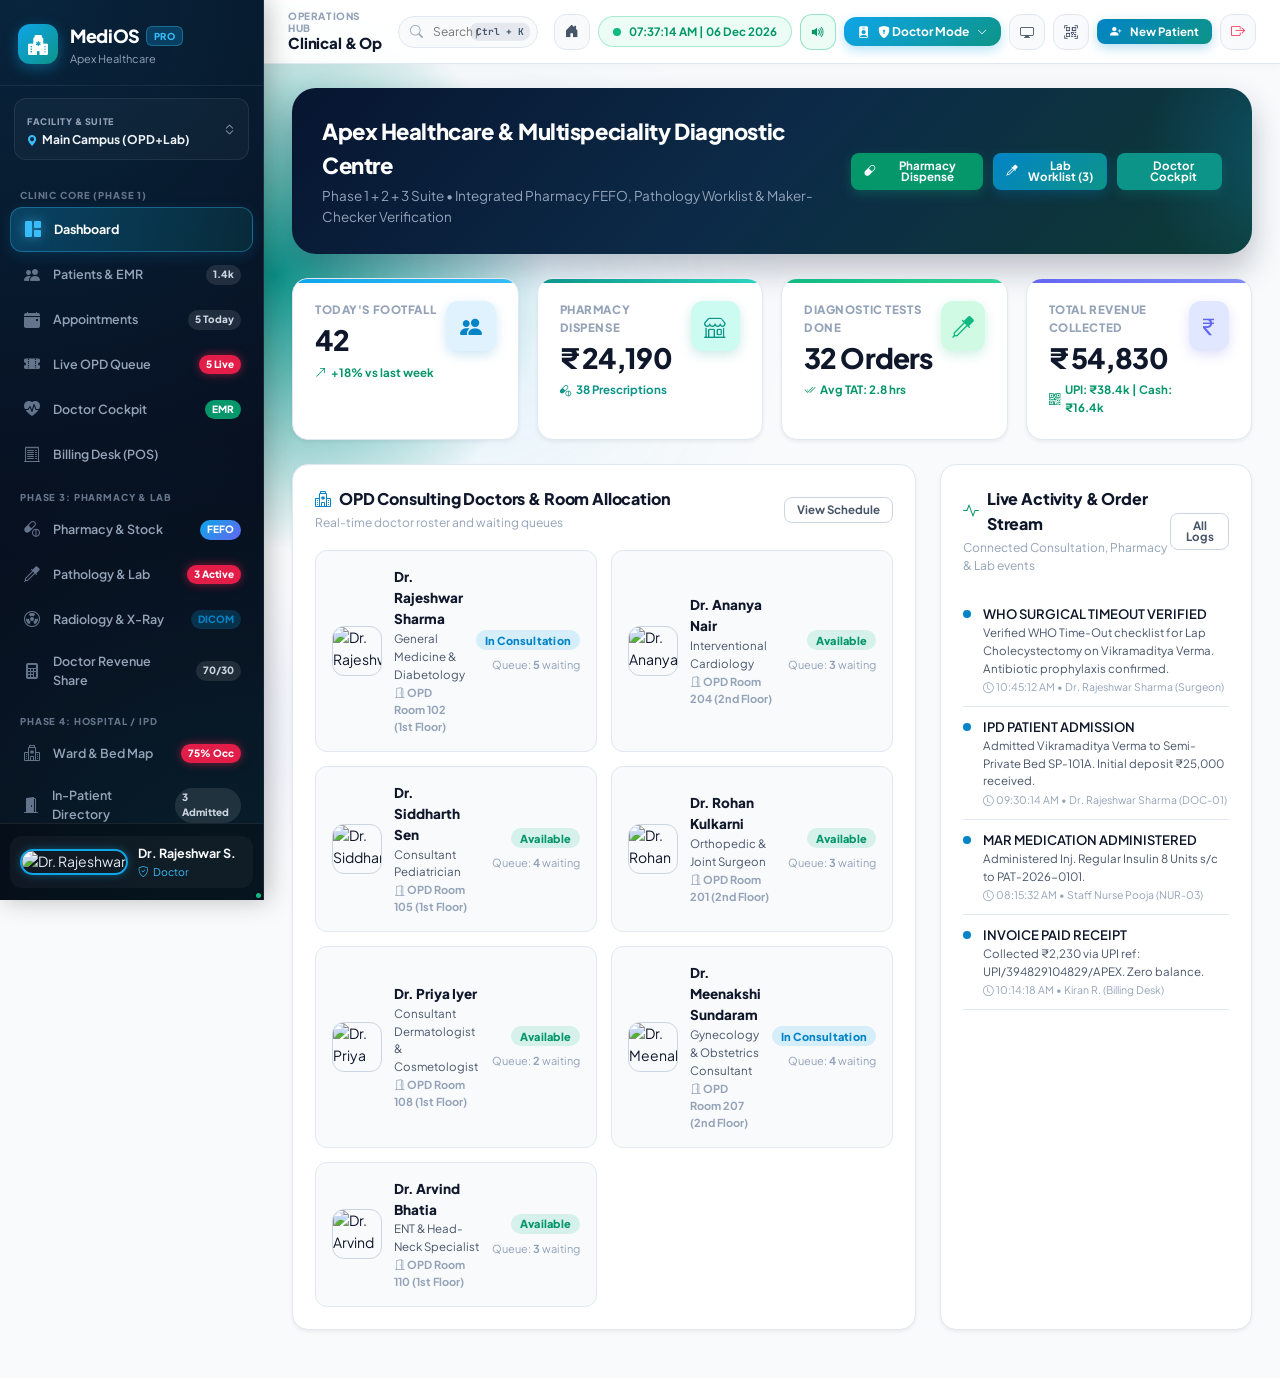
==== commit b462d500: "fix: resolve header layout cramping, search badge collision, bar chart heights, and enrich Executive" ====
--- a/dashboard.html
+++ b/dashboard.html
@@ -248,7 +248,7 @@
                 <!-- Global Search -->
                 <div class="header-search">
                     <i class="bi bi-search search-icon"></i>
-                    <input type="text" id="globalSearchInput" placeholder="Search patient, medicine, lab test, MRN...">
+                    <input type="text" id="globalSearchInput" placeholder="Search patient, MRN...">
                     <span class="search-kbd">Ctrl + K</span>
                 </div>
             </div>
@@ -2013,15 +2013,245 @@
 
             <!-- Analytics -->
             <section class="view-section" id="view-analytics">
-                <div class="analytics-chart-card">
-                    <div class="card-header"><h3 class="card-title">6-Month Revenue Growth Breakdown (₹)</h3></div>
-                    <div class="css-bar-chart">
-                        <div class="bar-col"><span style="font-size: 10px; font-weight: 700;">5.9L</span><div class="bar-fill" style="height: 55%;"></div><span class="bar-label">May</span></div>
-                        <div class="bar-col"><span style="font-size: 10px; font-weight: 700;">6.7L</span><div class="bar-fill" style="height: 62%;"></div><span class="bar-label">Jun</span></div>
-                        <div class="bar-col"><span style="font-size: 10px; font-weight: 700;">7.4L</span><div class="bar-fill" style="height: 70%;"></div><span class="bar-label">Jul</span></div>
-                        <div class="bar-col"><span style="font-size: 10px; font-weight: 700;">8.3L</span><div class="bar-fill" style="height: 78%;"></div><span class="bar-label">Aug</span></div>
-                        <div class="bar-col"><span style="font-size: 10px; font-weight: 700;">9.5L</span><div class="bar-fill" style="height: 90%;"></div><span class="bar-label">Sep</span></div>
-                        <div class="bar-col"><span style="font-size: 10px; font-weight: 700; color: var(--emerald-600);">10.6L</span><div class="bar-fill" style="height: 100%; background: linear-gradient(180deg, #10b981, #0d9488);"></div><span class="bar-label" style="color: var(--emerald-600);">Oct (Est)</span></div>
+                <!-- Top Executive KPI Ribbon -->
+                <div class="kpi-grid" style="grid-template-columns: repeat(auto-fit, minmax(220px, 1fr)); margin-bottom: 24px;">
+                    <div class="kpi-card kpi-blue">
+                        <div class="kpi-icon icon-blue"><i class="bi bi-graph-up-arrow"></i></div>
+                        <div class="kpi-content">
+                            <div class="kpi-label">Monthly Gross Run-Rate</div>
+                            <div class="kpi-value">₹10,62,400</div>
+                            <div class="kpi-subtext text-emerald font-medium">
+                                <i class="bi bi-arrow-up-right"></i> +18.4% MoM Growth
+                            </div>
+                        </div>
+                    </div>
+                    <div class="kpi-card kpi-teal">
+                        <div class="kpi-icon icon-teal"><i class="bi bi-people-fill"></i></div>
+                        <div class="kpi-content">
+                            <div class="kpi-label">Consultations Completed</div>
+                            <div class="kpi-value">1,280</div>
+                            <div class="kpi-subtext text-emerald font-medium">
+                                <i class="bi bi-check-circle-fill"></i> 42 Avg / Day • 98% On-Time
+                            </div>
+                        </div>
+                    </div>
+                    <div class="kpi-card kpi-emerald">
+                        <div class="kpi-icon icon-emerald"><i class="bi bi-calendar-check-fill"></i></div>
+                        <div class="kpi-content">
+                            <div class="kpi-label">Patient No-Show Rate</div>
+                            <div class="kpi-value">3.8%</div>
+                            <div class="kpi-subtext text-emerald font-medium">
+                                <i class="bi bi-arrow-down-right"></i> -2.4% via WhatsApp Bot
+                            </div>
+                        </div>
+                    </div>
+                    <div class="kpi-card kpi-indigo">
+                        <div class="kpi-icon icon-indigo"><i class="bi bi-star-fill"></i></div>
+                        <div class="kpi-content">
+                            <div class="kpi-label">Patient NPS Trust Score</div>
+                            <div class="kpi-value">+78</div>
+                            <div class="kpi-subtext text-amber font-medium">
+                                <i class="bi bi-patch-check-fill"></i> 94% 5-Star Reviews (326 ratings)
+                            </div>
+                        </div>
+                    </div>
+                </div>
+
+                <!-- Mid Analytics Grid: Main Chart & Stream Split -->
+                <div class="grid-2-col" style="grid-template-columns: 1.7fr 1fr; gap: 24px; margin-bottom: 24px;">
+                    <!-- Left: 6-Month Revenue Bar Chart -->
+                    <div class="analytics-chart-card">
+                        <div class="card-header" style="display: flex; justify-content: space-between; align-items: center; padding: 18px 24px; border-bottom: 1px solid var(--border-subtle);">
+                            <div>
+                                <h3 class="card-title" style="font-size: 15px; font-weight: 800; display: flex; align-items: center; gap: 8px;">
+                                    <i class="bi bi-bar-chart-fill" style="color: var(--primary-600);"></i> 6-Month Revenue Growth Breakdown (₹)
+                                </h3>
+                                <p style="font-size: 12px; color: var(--text-muted); margin-top: 2px;">Aggregated collections across OPD, Pharmacy POS, Pathology & Radiology</p>
+                            </div>
+                            <div style="display: flex; gap: 6px;">
+                                <span class="badge badge-blue">Target: ₹12L</span>
+                                <span class="badge badge-emerald">Oct: +11.5%</span>
+                            </div>
+                        </div>
+                        <div class="css-bar-chart">
+                            <div class="bar-col">
+                                <span class="bar-val">5.9L</span>
+                                <div class="bar-track">
+                                    <div class="bar-fill" style="height: 55%;"></div>
+                                </div>
+                                <span class="bar-label">May</span>
+                            </div>
+                            <div class="bar-col">
+                                <span class="bar-val">6.7L</span>
+                                <div class="bar-track">
+                                    <div class="bar-fill" style="height: 62%;"></div>
+                                </div>
+                                <span class="bar-label">Jun</span>
+                            </div>
+                            <div class="bar-col">
+                                <span class="bar-val">7.4L</span>
+                                <div class="bar-track">
+                                    <div class="bar-fill" style="height: 70%;"></div>
+                                </div>
+                                <span class="bar-label">Jul</span>
+                            </div>
+                            <div class="bar-col">
+                                <span class="bar-val">8.3L</span>
+                                <div class="bar-track">
+                                    <div class="bar-fill" style="height: 78%;"></div>
+                                </div>
+                                <span class="bar-label">Aug</span>
+                            </div>
+                            <div class="bar-col">
+                                <span class="bar-val">9.5L</span>
+                                <div class="bar-track">
+                                    <div class="bar-fill" style="height: 90%;"></div>
+                                </div>
+                                <span class="bar-label">Sep</span>
+                            </div>
+                            <div class="bar-col">
+                                <span class="bar-val" style="color: var(--emerald-600); border-color: rgba(16, 185, 129, 0.4);">10.6L</span>
+                                <div class="bar-track">
+                                    <div class="bar-fill" style="height: 100%; background: linear-gradient(180deg, #10b981, #059669); box-shadow: 0 4px 14px rgba(16, 185, 129, 0.4);"></div>
+                                </div>
+                                <span class="bar-label" style="color: var(--emerald-600); font-weight: 800;">Oct (Est)</span>
+                            </div>
+                        </div>
+                        <div style="display: flex; justify-content: space-between; align-items: center; padding: 14px 24px; background: var(--bg-main); border-top: 1px solid var(--border-subtle); font-size: 12px; color: var(--text-secondary);">
+                            <span><i class="bi bi-info-circle-fill" style="color: var(--primary-500);"></i> 6-Month Compounded Monthly Growth Rate: <b>+12.4%</b></span>
+                            <span style="font-weight: 700; color: var(--emerald-600);">Highest Performing Q3</span>
+                        </div>
+                    </div>
+
+                    <!-- Right: Revenue by Clinical Stream Breakdown -->
+                    <div class="card" style="padding: 22px; display: flex; flex-direction: column; justify-content: space-between;">
+                        <div>
+                            <div style="display: flex; justify-content: space-between; align-items: flex-start; margin-bottom: 16px;">
+                                <div>
+                                    <h4 style="font-size: 15px; font-weight: 800; display: flex; align-items: center; gap: 8px;">
+                                        <i class="bi bi-pie-chart-fill" style="color: #6366f1;"></i> Revenue Streams
+                                    </h4>
+                                    <p style="font-size: 12px; color: var(--text-muted); margin-top: 2px;">Departmental contribution</p>
+                                </div>
+                                <span class="badge badge-purple">October 2026</span>
+                            </div>
+
+                            <div style="display: flex; flex-direction: column; gap: 14px;">
+                                <div>
+                                    <div style="display: flex; justify-content: space-between; font-size: 12.5px; margin-bottom: 4px;">
+                                        <span style="font-weight: 700;"><i class="bi bi-capsule" style="color: #0284c7;"></i> Pharmacy & FEFO Stock</span>
+                                        <b>₹4,03,700 (38%)</b>
+                                    </div>
+                                    <div style="height: 8px; background: var(--bg-main); border-radius: 4px; overflow: hidden;">
+                                        <div style="width: 38%; height: 100%; background: linear-gradient(90deg, #38bdf8, #0284c7); border-radius: 4px;"></div>
+                                    </div>
+                                </div>
+
+                                <div>
+                                    <div style="display: flex; justify-content: space-between; font-size: 12.5px; margin-bottom: 4px;">
+                                        <span style="font-weight: 700;"><i class="bi bi-person-badge" style="color: #10b981;"></i> OPD Doctor Consultations</span>
+                                        <b>₹3,39,900 (32%)</b>
+                                    </div>
+                                    <div style="height: 8px; background: var(--bg-main); border-radius: 4px; overflow: hidden;">
+                                        <div style="width: 32%; height: 100%; background: linear-gradient(90deg, #34d399, #10b981); border-radius: 4px;"></div>
+                                    </div>
+                                </div>
+
+                                <div>
+                                    <div style="display: flex; justify-content: space-between; font-size: 12.5px; margin-bottom: 4px;">
+                                        <span style="font-weight: 700;"><i class="bi bi-droplet-fill" style="color: #f43f5e;"></i> Pathology Lab & Bloodwork</span>
+                                        <b>₹1,59,300 (15%)</b>
+                                    </div>
+                                    <div style="height: 8px; background: var(--bg-main); border-radius: 4px; overflow: hidden;">
+                                        <div style="width: 15%; height: 100%; background: linear-gradient(90deg, #fb7185, #f43f5e); border-radius: 4px;"></div>
+                                    </div>
+                                </div>
+
+                                <div>
+                                    <div style="display: flex; justify-content: space-between; font-size: 12.5px; margin-bottom: 4px;">
+                                        <span style="font-weight: 700;"><i class="bi bi-radioactive" style="color: #f59e0b;"></i> Radiology & Digital X-Ray</span>
+                                        <b>₹1,06,200 (10%)</b>
+                                    </div>
+                                    <div style="height: 8px; background: var(--bg-main); border-radius: 4px; overflow: hidden;">
+                                        <div style="width: 10%; height: 100%; background: linear-gradient(90deg, #fbbf24, #f59e0b); border-radius: 4px;"></div>
+                                    </div>
+                                </div>
+
+                                <div>
+                                    <div style="display: flex; justify-content: space-between; font-size: 12.5px; margin-bottom: 4px;">
+                                        <span style="font-weight: 700;"><i class="bi bi-hospital" style="color: #6366f1;"></i> IPD Daycare & Nursing</span>
+                                        <b>₹53,100 (5%)</b>
+                                    </div>
+                                    <div style="height: 8px; background: var(--bg-main); border-radius: 4px; overflow: hidden;">
+                                        <div style="width: 5%; height: 100%; background: linear-gradient(90deg, #818cf8, #6366f1); border-radius: 4px;"></div>
+                                    </div>
+                                </div>
+                            </div>
+                        </div>
+
+                        <div style="margin-top: 16px; padding: 12px; background: rgba(14, 165, 233, 0.05); border: 1px dashed rgba(14, 165, 233, 0.3); border-radius: var(--radius-md); font-size: 12px; color: var(--primary-700); display: flex; align-items: center; gap: 8px;">
+                            <i class="bi bi-shield-check" style="font-size: 16px; color: var(--primary-600);"></i>
+                            <span>All streams auto-reconcile with Cash Desk POS ledger every 24 hours.</span>
+                        </div>
+                    </div>
+                </div>
+
+                <!-- Bottom Row: Slot Efficiency & Patient Retention Cards -->
+                <div class="grid-2-col" style="grid-template-columns: 1fr 1fr; gap: 24px;">
+                    <div class="card" style="padding: 22px;">
+                        <h4 style="font-size: 15px; font-weight: 800; margin-bottom: 14px; display: flex; align-items: center; gap: 8px;">
+                            <i class="bi bi-whatsapp" style="color: #25d366;"></i> Smart Slot Efficiency & Automated Alerts
+                        </h4>
+                        <div style="display: grid; grid-template-columns: 1fr 1fr; gap: 14px;">
+                            <div style="padding: 14px; background: var(--bg-main); border-radius: var(--radius-md); border: 1px solid var(--border-subtle);">
+                                <div style="font-size: 11px; color: var(--text-muted); text-transform: uppercase; font-weight: 700;">WhatsApp Alerts Sent</div>
+                                <div style="font-size: 20px; font-weight: 900; color: var(--text-primary); margin-top: 4px;">1,420</div>
+                                <div style="font-size: 11px; color: var(--emerald-600); margin-top: 2px;">99.4% Delivery Success</div>
+                            </div>
+                            <div style="padding: 14px; background: var(--bg-main); border-radius: var(--radius-md); border: 1px solid var(--border-subtle);">
+                                <div style="font-size: 11px; color: var(--text-muted); text-transform: uppercase; font-weight: 700;">Same-Day Slot Refill</div>
+                                <div style="font-size: 20px; font-weight: 900; color: var(--text-primary); margin-top: 4px;">94.2%</div>
+                                <div style="font-size: 11px; color: var(--primary-600); margin-top: 2px;">Avg 18 mins to fill vacant slot</div>
+                            </div>
+                            <div style="padding: 14px; background: var(--bg-main); border-radius: var(--radius-md); border: 1px solid var(--border-subtle);">
+                                <div style="font-size: 11px; color: var(--text-muted); text-transform: uppercase; font-weight: 700;">Doctor Chair Utilization</div>
+                                <div style="font-size: 20px; font-weight: 900; color: var(--text-primary); margin-top: 4px;">86.5%</div>
+                                <div style="font-size: 11px; color: var(--emerald-600); margin-top: 2px;">+14% vs baseline</div>
+                            </div>
+                            <div style="padding: 14px; background: var(--bg-main); border-radius: var(--radius-md); border: 1px solid var(--border-subtle);">
+                                <div style="font-size: 11px; color: var(--text-muted); text-transform: uppercase; font-weight: 700;">Peak Consultation Window</div>
+                                <div style="font-size: 20px; font-weight: 900; color: var(--text-primary); margin-top: 4px;">10 AM - 1 PM</div>
+                                <div style="font-size: 11px; color: var(--text-muted); margin-top: 2px;">Morning OPD session</div>
+                            </div>
+                        </div>
+                    </div>
+
+                    <div class="card" style="padding: 22px;">
+                        <h4 style="font-size: 15px; font-weight: 800; margin-bottom: 14px; display: flex; align-items: center; gap: 8px;">
+                            <i class="bi bi-heart-pulse-fill" style="color: var(--rose-500);"></i> Patient Retention & Care Adherence
+                        </h4>
+                        <div style="display: grid; grid-template-columns: 1fr 1fr; gap: 14px;">
+                            <div style="padding: 14px; background: var(--bg-main); border-radius: var(--radius-md); border: 1px solid var(--border-subtle);">
+                                <div style="font-size: 11px; color: var(--text-muted); text-transform: uppercase; font-weight: 700;">Repeat Patient Retention</div>
+                                <div style="font-size: 20px; font-weight: 900; color: var(--text-primary); margin-top: 4px;">68.4%</div>
+                                <div style="font-size: 11px; color: var(--emerald-600); margin-top: 2px;">High chronic care loyalty</div>
+                            </div>
+                            <div style="padding: 14px; background: var(--bg-main); border-radius: var(--radius-md); border: 1px solid var(--border-subtle);">
+                                <div style="font-size: 11px; color: var(--text-muted); text-transform: uppercase; font-weight: 700;">Rx Dispense Fulfillment</div>
+                                <div style="font-size: 20px; font-weight: 900; color: var(--text-primary); margin-top: 4px;">92.1%</div>
+                                <div style="font-size: 11px; color: var(--primary-600); margin-top: 2px;">Claim key pharmacy pickup</div>
+                            </div>
+                            <div style="padding: 14px; background: var(--bg-main); border-radius: var(--radius-md); border: 1px solid var(--border-subtle);">
+                                <div style="font-size: 11px; color: var(--text-muted); text-transform: uppercase; font-weight: 700;">Average Wait Time</div>
+                                <div style="font-size: 20px; font-weight: 900; color: var(--text-primary); margin-top: 4px;">11.4 mins</div>
+                                <div style="font-size: 11px; color: var(--emerald-600); margin-top: 2px;">Reduced from 38 mins</div>
+                            </div>
+                            <div style="padding: 14px; background: var(--bg-main); border-radius: var(--radius-md); border: 1px solid var(--border-subtle);">
+                                <div style="font-size: 11px; color: var(--text-muted); text-transform: uppercase; font-weight: 700;">ABHA Health ID Adoption</div>
+                                <div style="font-size: 20px; font-weight: 900; color: var(--text-primary); margin-top: 4px;">74.8%</div>
+                                <div style="font-size: 11px; color: var(--primary-600); margin-top: 2px;">Govt ABDM linked accounts</div>
+                            </div>
+                        </div>
                     </div>
                 </div>
             </section>
--- a/css/style.css
+++ b/css/style.css
@@ -22,6 +22,7 @@
     --emerald-400: #34d399;
     --emerald-500: #10b981;
     --emerald-600: #059669;
+    --emerald-50: #ecfdf5;
     
     --indigo-400: #818cf8;
     --indigo-500: #6366f1;
@@ -51,6 +52,10 @@
     --text-secondary: #475569;
     --text-muted: #94a3b8;
     --text-inverse: #ffffff;
+    --text-heading: #0f172a;
+
+    /* Surface Cards */
+    --bg-card: #ffffff;
 
     /* Shadows & Atmospheric Glows */
     --shadow-xs: 0 1px 2px 0 rgba(0, 0, 0, 0.04);
@@ -368,6 +373,9 @@
     flex: 1;
     overflow-y: auto;
     padding: 10px 10px 24px;
+    min-height: 0;
+    scrollbar-width: thin;
+    scrollbar-color: rgba(148, 163, 184, 0.3) transparent;
 }
 
 .nav-group-title {
@@ -465,6 +473,7 @@
     padding: 12px 10px;
     border-top: 1px solid rgba(255, 255, 255, 0.08);
     background: rgba(0, 0, 0, 0.3);
+    flex-shrink: 0;
 }
 
 .user-profile-card {
@@ -532,14 +541,16 @@
 
 /* Glass Header */
 .app-header {
-    height: var(--header-height);
-    background: rgba(255, 255, 255, 0.88);
+    min-height: 64px;
+    height: 64px;
+    background: rgba(255, 255, 255, 0.92);
     backdrop-filter: blur(14px);
     border-bottom: 1px solid var(--border-subtle);
-    padding: 0 28px;
+    padding: 0 24px;
     display: flex;
     align-items: center;
     justify-content: space-between;
+    gap: 16px;
     position: sticky;
     top: 0;
     z-index: 90;
@@ -549,22 +560,38 @@
 .header-left {
     display: flex;
     align-items: center;
-    gap: 20px;
+    gap: 16px;
+    min-width: 0;
+    flex: 1;
+}
+
+.page-breadcrumb {
+    min-width: 0;
+    display: flex;
+    flex-direction: column;
+    justify-content: center;
+    flex-shrink: 1;
 }
 
 .page-breadcrumb .section-name {
-    font-size: 10.5px;
+    font-size: 10px;
     text-transform: uppercase;
     font-weight: 800;
     color: var(--text-muted);
     letter-spacing: 0.06em;
+    line-height: 1.2;
 }
 
 .page-breadcrumb .page-title {
-    font-size: 18px;
-    font-weight: 900;
+    font-size: 15px;
+    font-weight: 800;
     color: var(--text-primary);
-    letter-spacing: -0.02em;
+    letter-spacing: -0.01em;
+    line-height: 1.25;
+    white-space: nowrap;
+    overflow: hidden;
+    text-overflow: ellipsis;
+    max-width: 320px;
     display: flex;
     align-items: center;
     gap: 8px;
@@ -583,17 +610,19 @@
 
 .header-search {
     position: relative;
-    width: 300px;
+    width: 220px;
+    min-width: 140px;
+    flex-shrink: 1;
 }
 
 .header-search input {
     width: 100%;
-    padding: 8.5px 14px 8.5px 38px;
+    padding: 7.5px 58px 7.5px 34px;
     border-radius: var(--radius-full);
     border: 1px solid var(--border-subtle);
     background: var(--bg-main);
     color: var(--text-primary);
-    font-size: 12.5px;
+    font-size: 12px;
     outline: none;
     transition: all var(--transition-snappy);
 }
@@ -601,35 +630,40 @@
 .header-search input:focus {
     border-color: var(--primary-500);
     background: var(--bg-surface);
-    box-shadow: 0 0 0 3px rgba(14, 165, 233, 0.16), 0 4px 12px rgba(14, 165, 233, 0.08);
+    box-shadow: 0 0 0 3px rgba(14, 165, 233, 0.16);
+    width: 260px;
 }
 
 .header-search .search-icon {
     position: absolute;
-    left: 14px;
+    left: 12px;
     top: 50%;
     transform: translateY(-50%);
     color: var(--text-muted);
-    font-size: 13.5px;
+    font-size: 13px;
+    pointer-events: none;
 }
 
 .header-search .search-kbd {
     position: absolute;
-    right: 12px;
+    right: 8px;
     top: 50%;
     transform: translateY(-50%);
-    font-size: 10px;
+    font-size: 9.5px;
+    font-weight: 700;
     font-family: var(--font-mono);
     padding: 2px 6px;
-    background: var(--border-subtle);
+    background: rgba(148, 163, 184, 0.2);
     border-radius: var(--radius-sm);
     color: var(--text-secondary);
+    pointer-events: none;
 }
 
 .header-right {
     display: flex;
     align-items: center;
-    gap: 10px;
+    gap: 8px;
+    flex-shrink: 0;
 }
 
 .clinic-status-chip {
@@ -3154,6 +3188,443 @@
     transform: scale(1.02);
 }
 
+/* ==========================================================================
+   ANALYTICS CHART STYLES (Missing CSS — Clinic Analytics View)
+   ========================================================================== */
+
+.analytics-chart-card {
+    background: var(--bg-surface);
+    border: 1px solid var(--border-subtle);
+    border-radius: var(--radius-lg);
+    box-shadow: var(--shadow-sm);
+    overflow: hidden;
+}
+
+.css-bar-chart {
+    display: flex;
+    align-items: flex-end;
+    justify-content: space-around;
+    gap: 16px;
+    padding: 30px 36px 20px;
+    height: 310px;
+    background: linear-gradient(180deg, rgba(14, 165, 233, 0.03) 0%, var(--bg-surface) 100%);
+    position: relative;
+}
+
+.css-bar-chart::before {
+    content: '';
+    position: absolute;
+    left: 36px;
+    right: 36px;
+    bottom: 54px;
+    top: 30px;
+    background-image:
+        linear-gradient(to bottom, var(--border-subtle) 1px, transparent 1px);
+    background-size: 100% 25%;
+    pointer-events: none;
+    opacity: 0.6;
+}
+
+.bar-col {
+    display: flex;
+    flex-direction: column;
+    align-items: center;
+    justify-content: flex-end;
+    gap: 8px;
+    flex: 1;
+    max-width: 76px;
+    height: 240px;
+    position: relative;
+    z-index: 1;
+}
+
+.bar-val {
+    font-size: 11px;
+    font-weight: 800;
+    color: var(--text-primary);
+    background: var(--bg-surface);
+    padding: 2px 7px;
+    border-radius: var(--radius-full);
+    border: 1px solid var(--border-subtle);
+    box-shadow: 0 1px 3px rgba(0, 0, 0, 0.05);
+}
+
+.bar-track {
+    width: 100%;
+    height: 185px;
+    display: flex;
+    align-items: flex-end;
+    justify-content: center;
+    background: rgba(14, 165, 233, 0.04);
+    border-radius: 8px 8px 4px 4px;
+    padding: 0 4px;
+}
+
+.bar-fill {
+    width: 100%;
+    max-width: 44px;
+    min-height: 12px;
+    border-radius: 6px 6px 3px 3px;
+    background: linear-gradient(180deg, #38bdf8 0%, #0284c7 100%);
+    box-shadow: 0 4px 14px rgba(14, 165, 233, 0.35), inset 0 1px 0 rgba(255, 255, 255, 0.25);
+    transition: height 0.8s cubic-bezier(0.16, 1, 0.3, 1);
+    position: relative;
+}
+
+.bar-fill::after {
+    content: '';
+    position: absolute;
+    top: 0;
+    left: 0;
+    right: 0;
+    height: 6px;
+    background: linear-gradient(180deg, rgba(255, 255, 255, 0.4), transparent);
+    border-radius: 6px 6px 0 0;
+}
+
+.bar-label {
+    font-size: 11.5px;
+    font-weight: 700;
+    color: var(--text-secondary);
+    margin-top: 2px;
+}
+
+
+/* ==========================================================================
+   PATIENT PORTAL STYLES (Missing CSS — Portal View)
+   ========================================================================== */
+
+.portal-grid-layout {
+    display: grid;
+    grid-template-columns: 300px 1fr;
+    gap: 24px;
+    align-items: flex-start;
+}
+
+.portal-profile-card {
+    background: var(--bg-surface);
+    border: 1px solid var(--border-subtle);
+    border-radius: var(--radius-lg);
+    padding: 24px;
+    text-align: center;
+    box-shadow: var(--shadow-sm);
+    position: relative;
+    overflow: hidden;
+}
+
+.portal-profile-card::before {
+    content: '';
+    position: absolute;
+    top: 0;
+    left: 0;
+    right: 0;
+    height: 80px;
+    background: linear-gradient(135deg, rgba(13, 148, 136, 0.15), rgba(14, 165, 233, 0.15));
+    border-radius: var(--radius-lg) var(--radius-lg) 0 0;
+}
+
+.portal-profile-card img {
+    width: 90px;
+    height: 90px;
+    border-radius: 50%;
+    object-fit: cover;
+    border: 4px solid var(--bg-surface);
+    box-shadow: 0 4px 14px rgba(0, 0, 0, 0.15);
+    position: relative;
+    z-index: 1;
+    margin-bottom: 12px;
+}
+
+.portal-family-list {
+    margin-top: 20px;
+    text-align: left;
+}
+
+.family-chip-item {
+    display: flex;
+    align-items: center;
+    justify-content: space-between;
+    padding: 10px 12px;
+    background: var(--bg-main);
+    border: 1px solid var(--border-subtle);
+    border-radius: var(--radius-md);
+    font-size: 12.5px;
+    margin-bottom: 6px;
+    transition: all var(--transition-snappy);
+}
+
+.family-chip-item:hover {
+    border-color: var(--primary-500);
+    background: rgba(14, 165, 233, 0.04);
+}
+
+.portal-record-card {
+    display: flex;
+    align-items: center;
+    justify-content: space-between;
+    padding: 14px 16px;
+    background: var(--bg-main);
+    border: 1px solid var(--border-subtle);
+    border-radius: var(--radius-md);
+    margin-bottom: 10px;
+    font-size: 13px;
+    transition: all var(--transition-snappy);
+}
+
+.portal-record-card:hover {
+    border-color: var(--primary-500);
+    transform: translateX(4px);
+    box-shadow: var(--shadow-sm);
+}
+
+@media (max-width: 900px) {
+    .portal-grid-layout { grid-template-columns: 1fr; }
+}
+
+/* ==========================================================================
+   PLANS & PRICING GRID (Missing CSS — SaaS Subscriptions View)
+   ========================================================================== */
+
+.plans-pricing-grid {
+    display: grid;
+    grid-template-columns: repeat(auto-fit, minmax(280px, 1fr));
+    gap: 20px;
+    padding: 4px;
+}
+
+/* ==========================================================================
+   SETTINGS ENHANCEMENTS
+   ========================================================================== */
+
+.form-row {
+    display: grid;
+    grid-template-columns: repeat(auto-fit, minmax(260px, 1fr));
+    gap: 16px;
+    padding: 0;
+}
+
+.form-group {
+    display: flex;
+    flex-direction: column;
+    gap: 6px;
+}
+
+.form-label {
+    font-size: 12px;
+    font-weight: 700;
+    color: var(--text-secondary);
+    text-transform: uppercase;
+    letter-spacing: 0.04em;
+}
+
+.form-control {
+    width: 100%;
+    height: 42px;
+    padding: 0 14px;
+    background: var(--bg-main);
+    border: 1.5px solid var(--border-medium);
+    border-radius: var(--radius-md);
+    font-size: 13.5px;
+    font-weight: 500;
+    color: var(--text-primary);
+    transition: all var(--transition-snappy);
+}
+
+.form-control:focus {
+    outline: none;
+    border-color: var(--primary-600);
+    box-shadow: 0 0 0 4px rgba(14, 165, 233, 0.12);
+    background: var(--bg-surface);
+}
+
+/* ==========================================================================
+   BADGE EXTENSIONS (Missing badge-green, badge-blue, badge-gray, badge-purple)
+   ========================================================================== */
+
+.badge-green {
+    background: rgba(16, 185, 129, 0.15);
+    color: var(--emerald-600);
+}
+
+.badge-blue {
+    background: rgba(14, 165, 233, 0.15);
+    color: var(--primary-600);
+}
+
+.badge-gray {
+    background: rgba(100, 116, 139, 0.15);
+    color: #64748b;
+}
+
+.badge-purple {
+    background: rgba(139, 92, 246, 0.15);
+    color: #7c3aed;
+}
+
+.badge-outline {
+    background: transparent;
+    border: 1px solid var(--border-medium);
+    color: var(--text-secondary);
+}
+
+.badge-emerald {
+    background: rgba(16, 185, 129, 0.15);
+    color: var(--emerald-600);
+}
+
+.badge-rose {
+    background: rgba(244, 63, 94, 0.15);
+    color: #e11d48;
+}
+
+.badge-slate {
+    background: rgba(100, 116, 139, 0.15);
+    color: #475569;
+}
+
+.badge-indigo {
+    background: rgba(99, 102, 241, 0.15);
+    color: #4f46e5;
+}
+
+/* 2-Column Grid Utility */
+.grid-2-col {
+    display: grid;
+    grid-template-columns: 1fr 1fr;
+    gap: 20px;
+}
+
+@media (max-width: 992px) {
+    .grid-2-col {
+        grid-template-columns: 1fr !important;
+    }
+}
+
+/* KPI Content & Subtext */
+.kpi-content {
+    flex: 1;
+    display: flex;
+    flex-direction: column;
+}
+
+.kpi-subtext {
+    font-size: 12px;
+    color: var(--text-muted);
+    margin-top: 6px;
+    display: flex;
+    align-items: center;
+    gap: 6px;
+    flex-wrap: wrap;
+}
+
+/* KPI Icon Color Variants */
+.kpi-icon {
+    width: 48px;
+    height: 48px;
+    border-radius: var(--radius-md);
+    display: flex;
+    align-items: center;
+    justify-content: center;
+    font-size: 22px;
+    flex-shrink: 0;
+    margin-right: 14px;
+    transition: transform var(--transition-spring);
+}
+
+.kpi-card:hover .kpi-icon {
+    transform: scale(1.1) rotate(3deg);
+}
+
+.kpi-icon.icon-blue { background: rgba(14, 165, 233, 0.15); color: #0284c7; }
+.kpi-icon.icon-rose { background: rgba(244, 63, 94, 0.15); color: #e11d48; }
+.kpi-icon.icon-emerald { background: rgba(16, 185, 129, 0.15); color: #059669; }
+.kpi-icon.icon-amber { background: rgba(245, 158, 11, 0.15); color: #d97706; }
+.kpi-icon.icon-indigo { background: rgba(99, 102, 241, 0.15); color: #4f46e5; }
+.kpi-icon.icon-teal { background: rgba(13, 148, 136, 0.15); color: #0d9488; }
+
+/* Text & Font Utilities */
+.text-danger { color: #e11d48 !important; }
+.text-emerald { color: #059669 !important; }
+.text-amber { color: #d97706 !important; }
+.font-medium { font-weight: 500 !important; }
+
+.btn-xs {
+    padding: 3px 8px;
+    font-size: 11px;
+    border-radius: var(--radius-sm);
+    font-weight: 600;
+}
+
+/* Slot Selection & Public Booking Elements */
+.selected-slot-summary-box {
+    display: flex;
+    flex-direction: column;
+    gap: 3px;
+    background: var(--bg-main);
+    border: 1px solid var(--border-subtle);
+    padding: 10px 16px;
+    border-radius: var(--radius-md);
+}
+
+.slot-highlight-text {
+    font-size: 14px;
+    font-weight: 700;
+    color: var(--primary-600);
+}
+
+/* Alert Message Boxes */
+.alert-box {
+    padding: 12px 16px;
+    border-radius: var(--radius-md);
+    border: 1px solid var(--border-subtle);
+    display: flex;
+    flex-direction: column;
+    gap: 4px;
+}
+
+.alert-box.alert-info {
+    background: rgba(14, 165, 233, 0.08);
+    border-color: rgba(14, 165, 233, 0.3);
+    color: #0369a1;
+}
+
+/* Modal Sizes */
+.modal-box.modal-xl {
+    max-width: 1100px;
+    width: 95vw;
+}
+
+/* Lab NABL Accreditation & Document Headers */
+.lab-nabl-header {
+    display: flex;
+    justify-content: space-between;
+    align-items: flex-start;
+    border-bottom: 2px solid #0284c7;
+    padding-bottom: 14px;
+    margin-bottom: 16px;
+}
+
+.lab-nabl-badge {
+    text-align: right;
+    background: rgba(14, 165, 233, 0.08);
+    border: 1.5px solid #0284c7;
+    border-radius: var(--radius-md);
+    padding: 8px 14px;
+}
+
+.doc-hospital-header .hosp-meta {
+    font-size: 12px;
+    color: #64748b;
+    margin-top: 3px;
+}
+
+.tv-doctor-box .doc-title {
+    font-size: 18px;
+    font-weight: 800;
+    color: #ffffff;
+}
+
+
 /* Responsive */
 @media (max-width: 1200px) {
     .kpi-grid { grid-template-columns: repeat(2, 1fr); }
@@ -3169,6 +3640,3 @@
     .header-search { display: none; }
     .kpi-grid { grid-template-columns: 1fr; }
 }
-
-
-
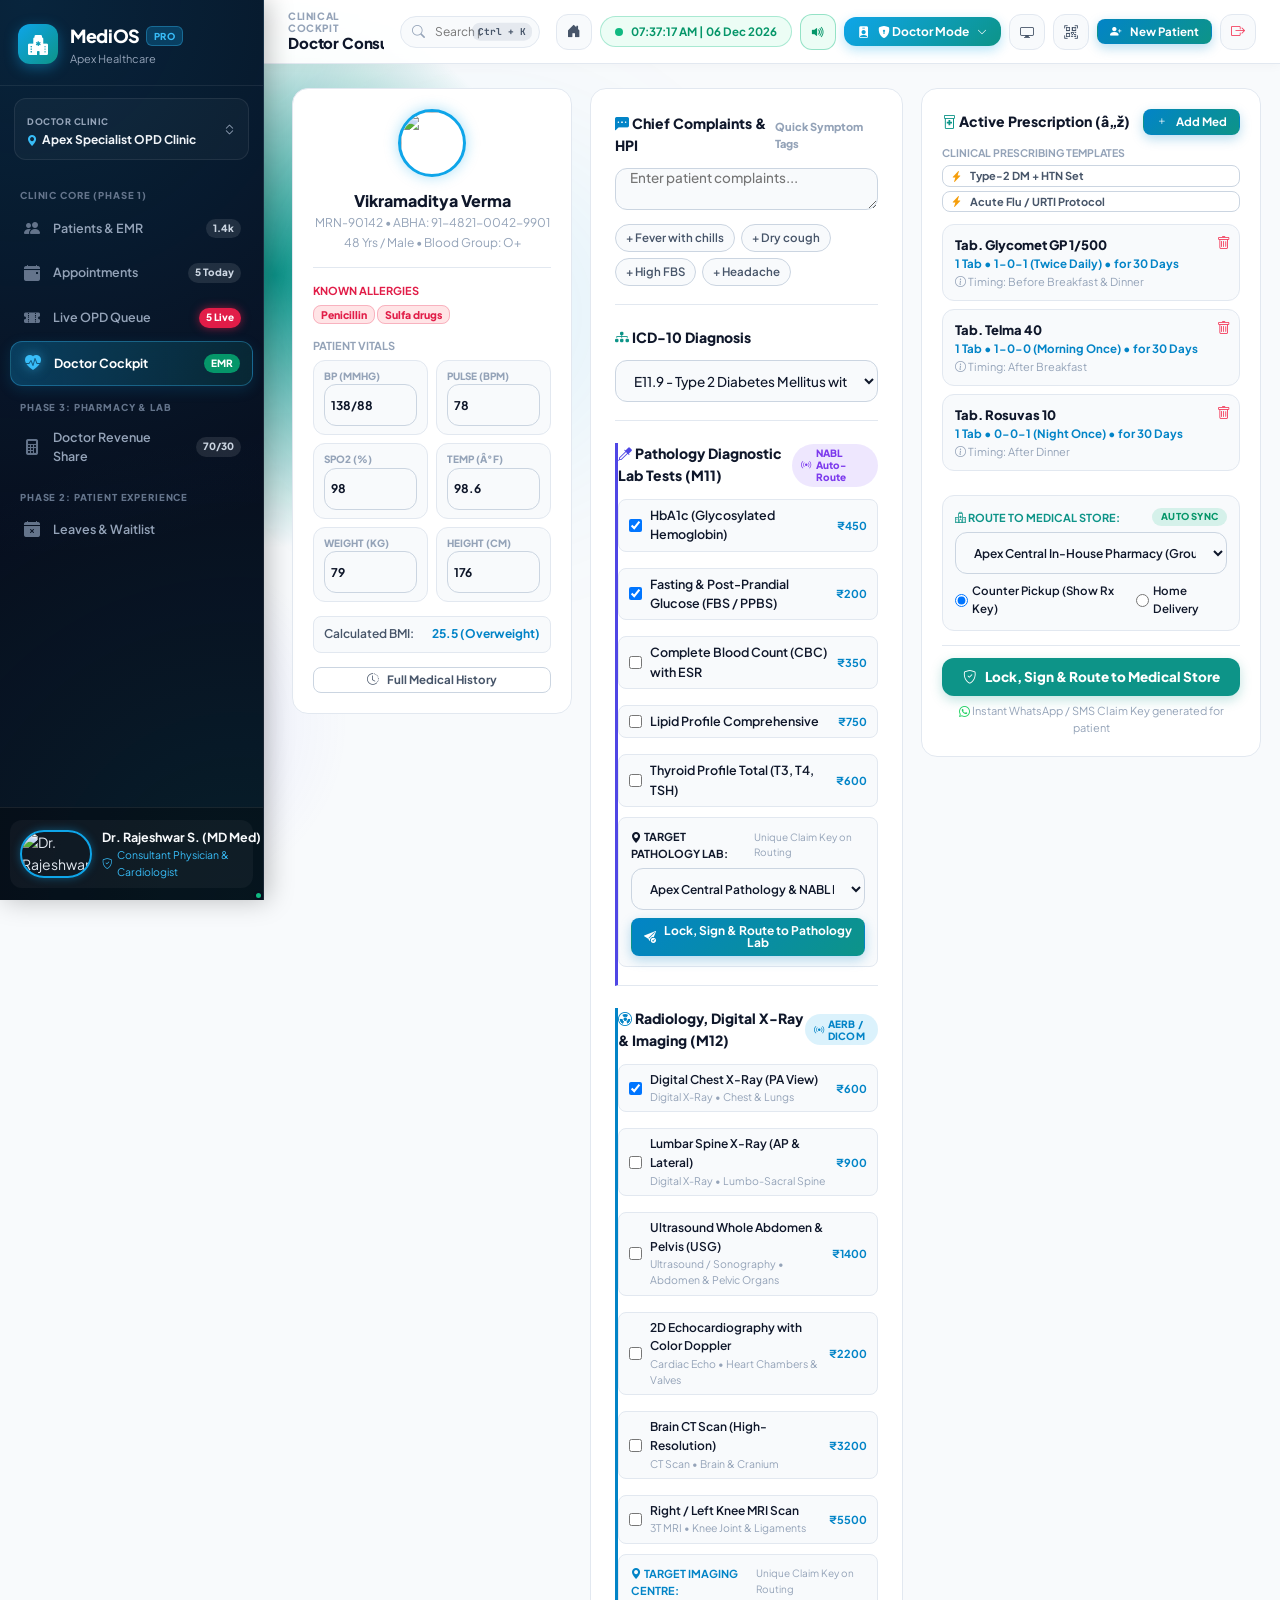
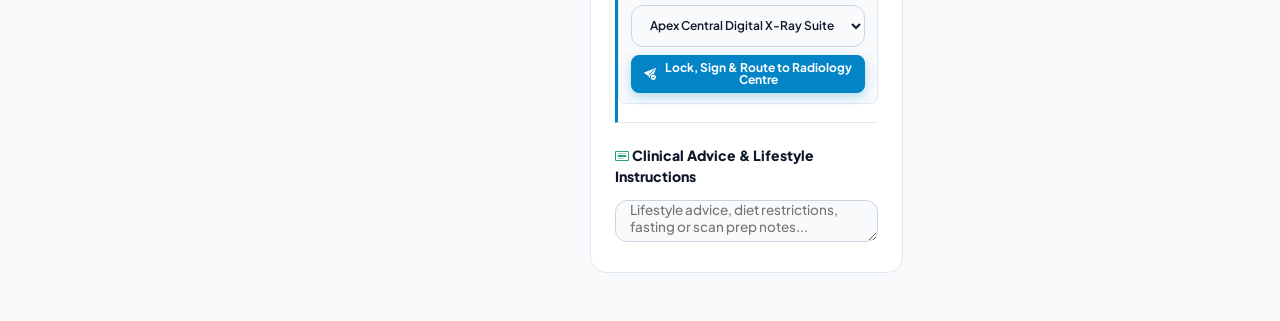
==== commit 89cc960c: "feat: complete role-based workspace separation (Medical Store, Lab, Hospital Wards, Doctor, Receptio" ====
--- a/dashboard.html
+++ b/dashboard.html
@@ -3300,19 +3300,99 @@
 </div>
 
 <div class="modal-backdrop" id="roleSwitcherModal">
-    <div class="modal-box">
-        <div class="modal-header"><h3 class="modal-title">Switch Role & Workspace Mode (RBAC)</h3><button class="modal-close-btn" data-close-modal><i class="bi bi-x"></i></button></div>
-        <div class="modal-body">
-            <div style="display: flex; flex-direction: column; gap: 8px;">
-                <div class="card" style="padding: 10px; cursor: pointer;" onclick="switchAppRole('Doctor')"><b><i class="bi bi-stethoscope"></i> Doctor Mode</b></div>
-                <div class="card" style="padding: 10px; cursor: pointer;" onclick="switchAppRole('Chief Surgeon')"><b><i class="bi bi-scissors"></i> Chief Surgeon / OT Director</b></div>
-                <div class="card" style="padding: 10px; cursor: pointer;" onclick="switchAppRole('Staff Nurse')"><b><i class="bi bi-bandaid"></i> Head Nurse / Ward In-Charge</b></div>
-                <div class="card" style="padding: 10px; cursor: pointer;" onclick="switchAppRole('TPA Claims Executive')"><b><i class="bi bi-shield-shaded"></i> Insurance / TPA Claims Desk</b></div>
-                <div class="card" style="padding: 10px; cursor: pointer;" onclick="switchAppRole('IPD Coordinator')"><b><i class="bi bi-door-open"></i> IPD Admission & Bed Coordinator</b></div>
-                <div class="card" style="padding: 10px; cursor: pointer;" onclick="switchAppRole('Pharmacist')"><b><i class="bi bi-capsule"></i> Chief Pharmacist</b></div>
-                <div class="card" style="padding: 10px; cursor: pointer;" onclick="switchAppRole('Pathologist')"><b><i class="bi bi-eyedropper"></i> Consultant Pathologist (Lab Director)</b></div>
-                <div class="card" style="padding: 10px; cursor: pointer;" onclick="switchAppRole('Radiologist')"><b><i class="bi bi-radioactive"></i> Consultant Radiologist (AERB)</b></div>
-                <div class="card" style="padding: 10px; cursor: pointer;" onclick="switchAppRole('Billing Executive')"><b><i class="bi bi-cash-coin"></i> Billing & Cashier Desk</b></div>
+    <div class="modal-box modal-lg" style="max-width: 820px;">
+        <div class="modal-header">
+            <div>
+                <h3 class="modal-title" style="display: flex; align-items: center; gap: 8px;">
+                    <i class="bi bi-shield-lock-fill" style="color: var(--primary-600);"></i> Switch Dedicated Workspace (RBAC)
+                </h3>
+                <p style="font-size: 12px; color: var(--text-muted); margin-top: 2px;">
+                    Select your clinical or operational department. Navigation and permissions are strictly isolated per role.
+                </p>
+            </div>
+            <button class="modal-close-btn" data-close-modal><i class="bi bi-x"></i></button>
+        </div>
+        <div class="modal-body" style="padding: 20px;">
+            <div style="display: grid; grid-template-columns: repeat(auto-fit, minmax(240px, 1fr)); gap: 14px;">
+                <!-- 1. Medical Store / Chemist -->
+                <div class="card" style="padding: 16px; cursor: pointer; border: 1.5px solid var(--border-subtle); transition: all 0.2s;" onclick="switchAppRole('Pharmacist')" onmouseover="this.style.borderColor='var(--primary-500)'; this.style.transform='translateY(-2px)';" onmouseout="this.style.borderColor='var(--border-subtle)'; this.style.transform='none';">
+                    <div style="display: flex; align-items: center; justify-content: space-between; margin-bottom: 10px;">
+                        <div class="kpi-icon icon-blue" style="width: 40px; height: 40px; font-size: 18px; margin: 0;"><i class="bi bi-capsule-pill"></i></div>
+                        <span class="badge badge-blue">Medical Store</span>
+                    </div>
+                    <div style="font-weight: 800; font-size: 14px; color: var(--text-primary);">Medical Store / Chemist</div>
+                    <div style="font-size: 12px; color: var(--text-muted); margin-top: 4px;">Rx Claim Key Dispense, Medicine Stock & FEFO Ledger</div>
+                    <div style="font-size: 11px; color: var(--primary-600); font-weight: 700; margin-top: 10px;">Suresh Nair (Head Pharm) →</div>
+                </div>
+
+                <!-- 2. Diagnostic Laboratory & Pathology -->
+                <div class="card" style="padding: 16px; cursor: pointer; border: 1.5px solid var(--border-subtle); transition: all 0.2s;" onclick="switchAppRole('Pathologist')" onmouseover="this.style.borderColor='#a855f7'; this.style.transform='translateY(-2px)';" onmouseout="this.style.borderColor='var(--border-subtle)'; this.style.transform='none';">
+                    <div style="display: flex; align-items: center; justify-content: space-between; margin-bottom: 10px;">
+                        <div class="kpi-icon icon-indigo" style="width: 40px; height: 40px; font-size: 18px; margin: 0; background: rgba(168, 85, 247, 0.15); color: #9333ea;"><i class="bi bi-eyedropper"></i></div>
+                        <span class="badge badge-purple">Diagnostic Lab</span>
+                    </div>
+                    <div style="font-weight: 800; font-size: 14px; color: var(--text-primary);">Laboratory & Pathology</div>
+                    <div style="font-size: 12px; color: var(--text-muted); margin-top: 4px;">Test Worklist, Claim Key Search & NABL Release</div>
+                    <div style="font-size: 11px; color: #9333ea; font-weight: 700; margin-top: 10px;">Dr. Sunita Rao (Path MD) →</div>
+                </div>
+
+                <!-- 3. Radiology & X-Ray Center -->
+                <div class="card" style="padding: 16px; cursor: pointer; border: 1.5px solid var(--border-subtle); transition: all 0.2s;" onclick="switchAppRole('Radiologist')" onmouseover="this.style.borderColor='var(--primary-500)'; this.style.transform='translateY(-2px)';" onmouseout="this.style.borderColor='var(--border-subtle)'; this.style.transform='none';">
+                    <div style="display: flex; align-items: center; justify-content: space-between; margin-bottom: 10px;">
+                        <div class="kpi-icon icon-blue" style="width: 40px; height: 40px; font-size: 18px; margin: 0;"><i class="bi bi-radioactive"></i></div>
+                        <span class="badge badge-blue">Radiology</span>
+                    </div>
+                    <div style="font-weight: 800; font-size: 14px; color: var(--text-primary);">Radiology & Digital X-Ray</div>
+                    <div style="font-size: 12px; color: var(--text-muted); margin-top: 4px;">DICOM 3.0 Viewer, PACS Review & Film Reports</div>
+                    <div style="font-size: 11px; color: var(--primary-600); font-weight: 700; margin-top: 10px;">Dr. Vikramaditya (Radio MD) →</div>
+                </div>
+
+                <!-- 4. Doctor Clinical Workspace -->
+                <div class="card" style="padding: 16px; cursor: pointer; border: 1.5px solid var(--border-subtle); transition: all 0.2s;" onclick="switchAppRole('Doctor')" onmouseover="this.style.borderColor='var(--emerald-500)'; this.style.transform='translateY(-2px)';" onmouseout="this.style.borderColor='var(--border-subtle)'; this.style.transform='none';">
+                    <div style="display: flex; align-items: center; justify-content: space-between; margin-bottom: 10px;">
+                        <div class="kpi-icon icon-emerald" style="width: 40px; height: 40px; font-size: 18px; margin: 0;"><i class="bi bi-stethoscope"></i></div>
+                        <span class="badge badge-emerald">Doctor Clinic</span>
+                    </div>
+                    <div style="font-weight: 800; font-size: 14px; color: var(--text-primary);">Doctor Clinical Desk</div>
+                    <div style="font-size: 12px; color: var(--text-muted); margin-top: 4px;">EMR Cockpit, Live Queue Calling & Rx Routing</div>
+                    <div style="font-size: 11px; color: var(--emerald-600); font-weight: 700; margin-top: 10px;">Dr. Rajeshwar S. (MD Med) →</div>
+                </div>
+
+                <!-- 5. Hospital & In-Patient Operations -->
+                <div class="card" style="padding: 16px; cursor: pointer; border: 1.5px solid var(--border-subtle); transition: all 0.2s;" onclick="switchAppRole('Hospital Admin')" onmouseover="this.style.borderColor='var(--amber-500)'; this.style.transform='translateY(-2px)';" onmouseout="this.style.borderColor='var(--border-subtle)'; this.style.transform='none';">
+                    <div style="display: flex; align-items: center; justify-content: space-between; margin-bottom: 10px;">
+                        <div class="kpi-icon icon-amber" style="width: 40px; height: 40px; font-size: 18px; margin: 0;"><i class="bi bi-hospital"></i></div>
+                        <span class="badge badge-amber" style="background: rgba(245, 158, 11, 0.15); color: #d97706;">Hospital IPD</span>
+                    </div>
+                    <div style="font-weight: 800; font-size: 14px; color: var(--text-primary);">Hospital & Wards (IPD)</div>
+                    <div style="font-size: 12px; color: var(--text-muted); margin-top: 4px;">Ward Bed Map, Nursing Station, Rounds & OT Suite</div>
+                    <div style="font-size: 11px; color: #d97706; font-weight: 700; margin-top: 10px;">Dr. Anand Mehra (Medical Supt) →</div>
+                </div>
+
+                <!-- 6. Reception & Patient Intake -->
+                <div class="card" style="padding: 16px; cursor: pointer; border: 1.5px solid var(--border-subtle); transition: all 0.2s;" onclick="switchAppRole('Reception Desk')" onmouseover="this.style.borderColor='var(--primary-500)'; this.style.transform='translateY(-2px)';" onmouseout="this.style.borderColor='var(--border-subtle)'; this.style.transform='none';">
+                    <div style="display: flex; align-items: center; justify-content: space-between; margin-bottom: 10px;">
+                        <div class="kpi-icon icon-teal" style="width: 40px; height: 40px; font-size: 18px; margin: 0;"><i class="bi bi-ticket-perforated"></i></div>
+                        <span class="badge badge-blue">Front Desk</span>
+                    </div>
+                    <div style="font-weight: 800; font-size: 14px; color: var(--text-primary);">Reception Desk & Tokens</div>
+                    <div style="font-size: 12px; color: var(--text-muted); margin-top: 4px;">Live Queue Tokens, Appointments & POS Billing</div>
+                    <div style="font-size: 11px; color: var(--teal-600); font-weight: 700; margin-top: 10px;">Pooja K. (Front Desk) →</div>
+                </div>
+
+                <!-- 7. Super Administrator (Full ERP) -->
+                <div class="card" style="padding: 16px; cursor: pointer; border: 1.5px solid var(--border-subtle); grid-column: 1 / -1; background: linear-gradient(135deg, rgba(99, 102, 241, 0.05) 0%, rgba(14, 165, 233, 0.05) 100%); transition: all 0.2s;" onclick="switchAppRole('Super Admin')" onmouseover="this.style.borderColor='#6366f1';" onmouseout="this.style.borderColor='var(--border-subtle)';">
+                    <div style="display: flex; align-items: center; justify-content: space-between;">
+                        <div style="display: flex; align-items: center; gap: 12px;">
+                            <div class="kpi-icon icon-indigo" style="width: 40px; height: 40px; font-size: 18px; margin: 0;"><i class="bi bi-shield-lock-fill"></i></div>
+                            <div>
+                                <div style="font-weight: 800; font-size: 14px; color: var(--text-primary);">Super Administrator (Master Access)</div>
+                                <div style="font-size: 12px; color: var(--text-muted);">Unrestricted access to all clinical, hospital, pharmacy, and diagnostic modules</div>
+                            </div>
+                        </div>
+                        <span class="badge badge-purple" style="font-size: 11px;">All 27 Modules Enabled →</span>
+                    </div>
+                </div>
             </div>
         </div>
     </div>
